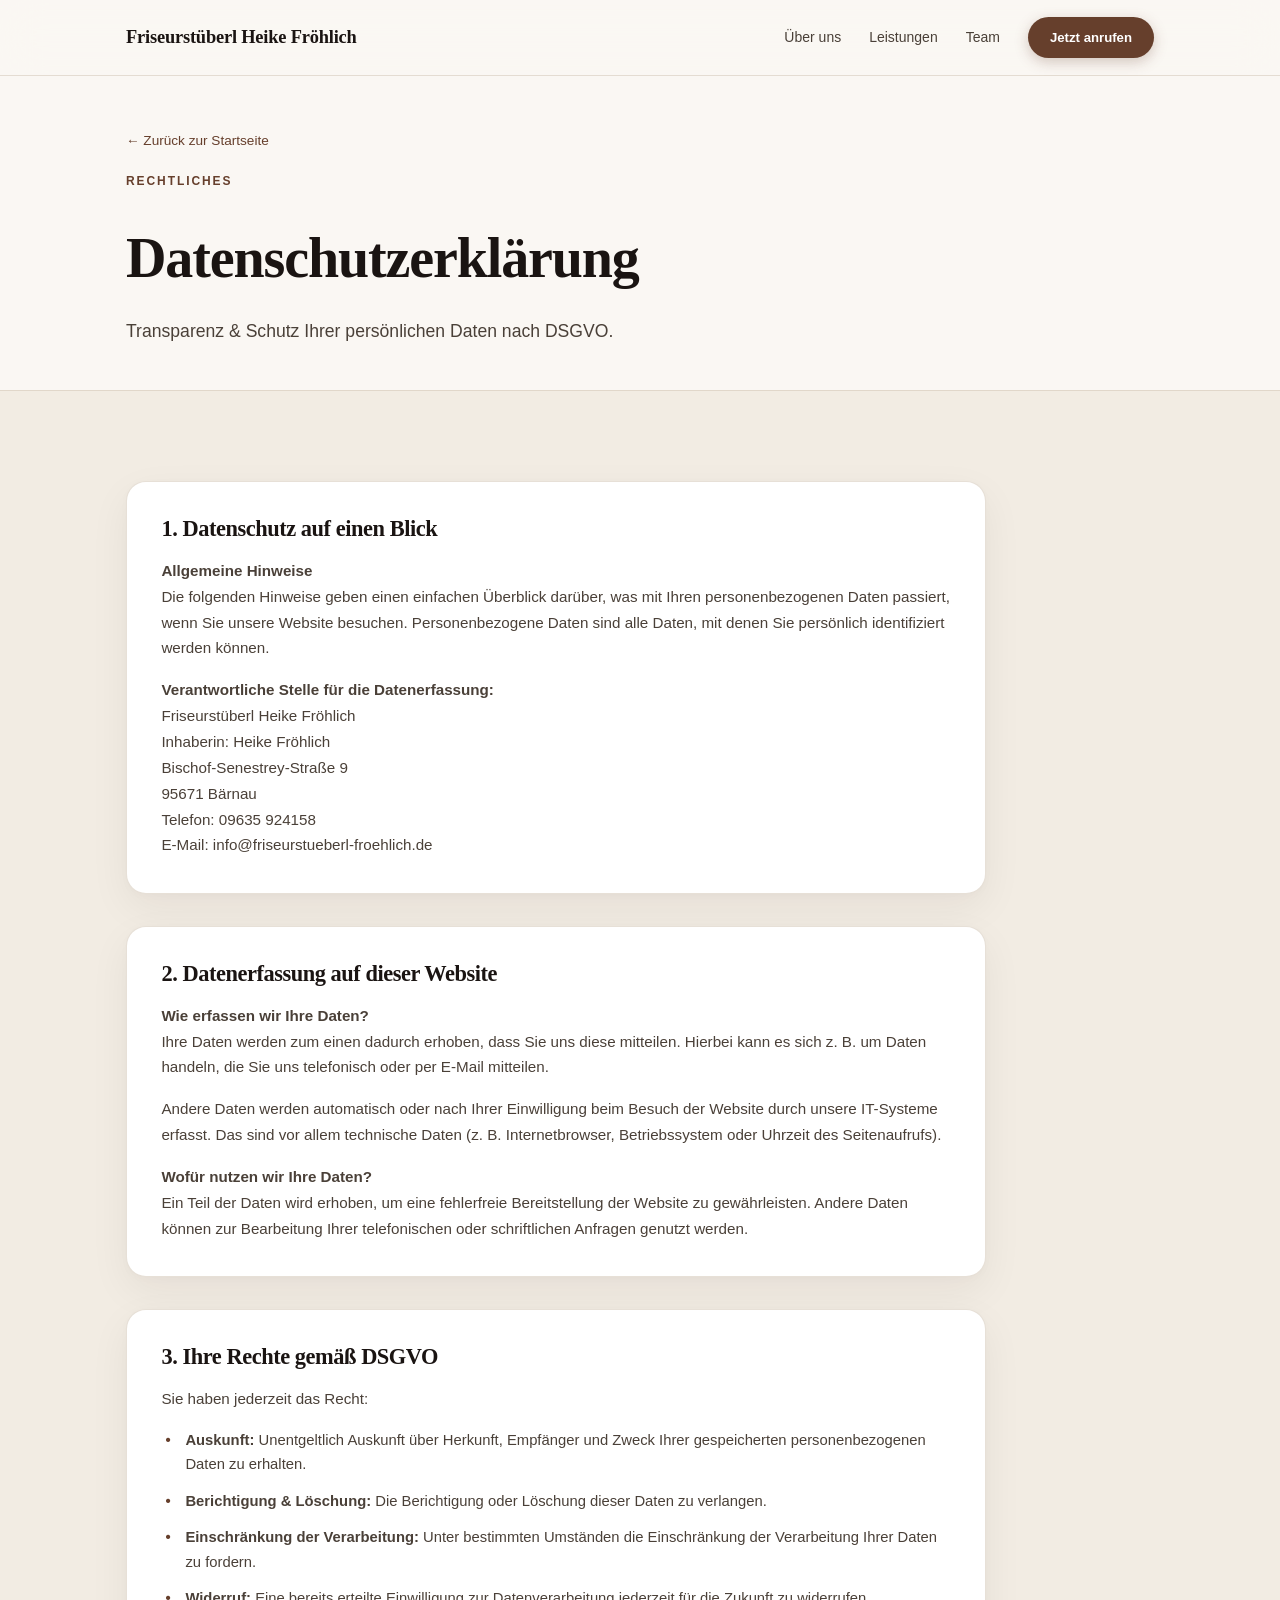
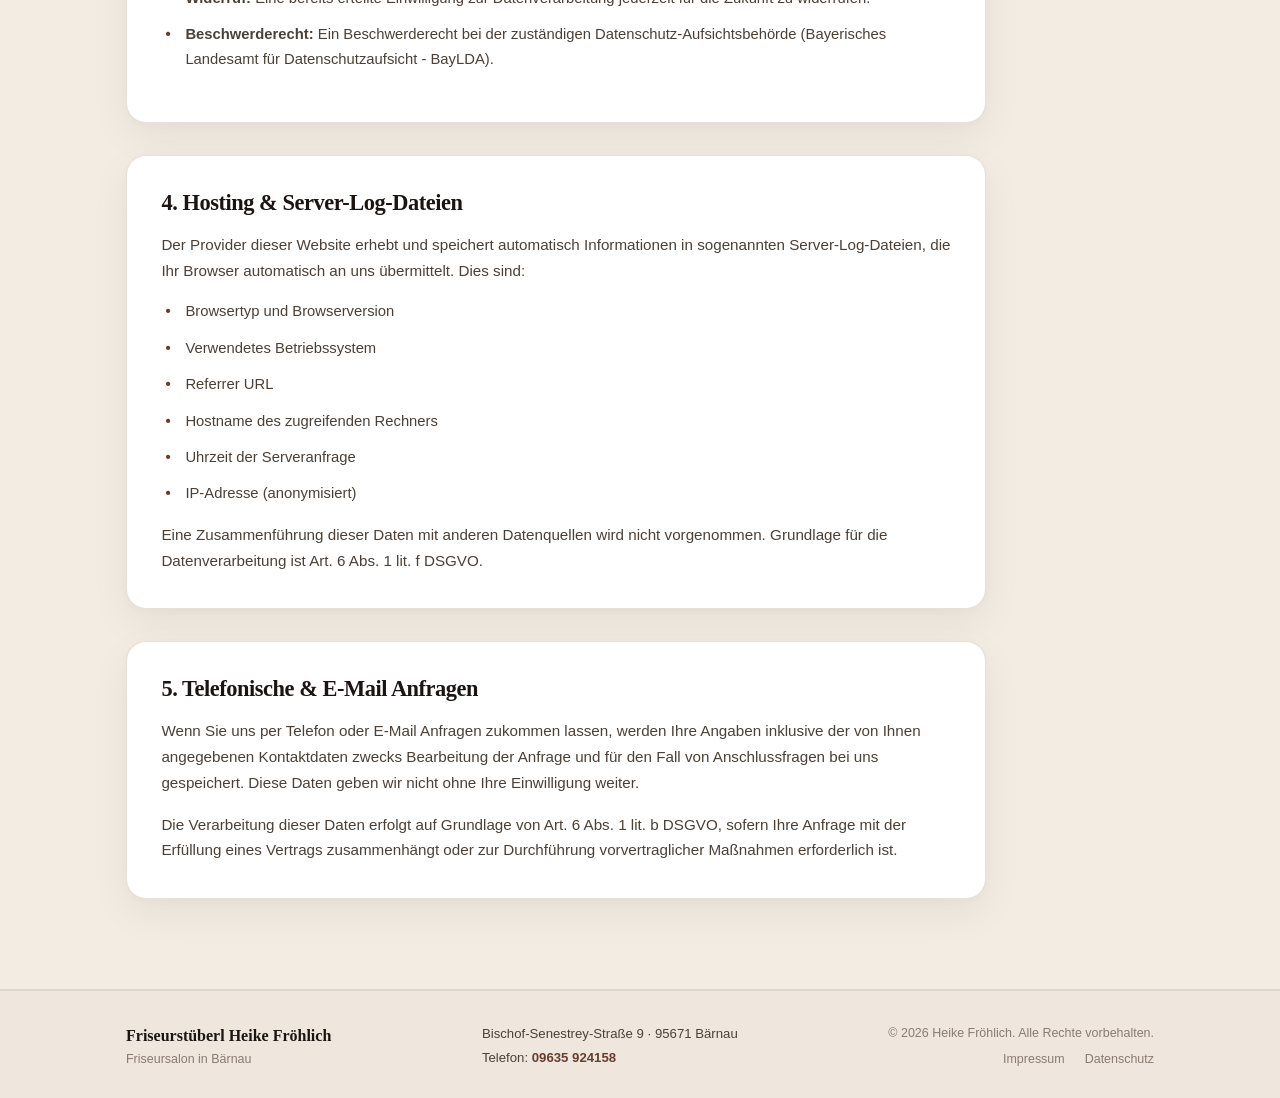
==== datenschutz.html @ 5df93d1e "fix(fonts): match exact file names with fallback url paths and bump CSS cache to v=4.1" ====
<!DOCTYPE html>
<html lang="de" dir="ltr" class="scroll-smooth">

<head>
  <meta charset="UTF-8" />
  <meta name="viewport" content="width=device-width, initial-scale=1.0" />
  <meta name="theme-color" content="#ECE7E2" />
  <title>Datenschutzerklärung – Friseurstüberl Heike Fröhlich Bärnau</title>
  <meta name="description"
    content="Datenschutzerklärung von Friseurstüberl Heike Fröhlich in Bärnau. Informationen zum Datenschutz, Datenerfassung und Ihren Rechten gemäß DSGVO." />
  <meta name="robots" content="noindex, follow" />
  <link rel="canonical" href="https://www.friseurstueberl-froehlich.de/datenschutz.html" />


  <link rel="preload" href="style.min.css?v=4.1" as="style" />
  <link rel="stylesheet" href="style.min.css?v=4.1" />
</head>

<body>

  <!-- ══════════════════════════════════════
       INITIAL LOADER (CLEAN SILVER SCISSORS)
  ══════════════════════════════════════ -->
  <div id="loader" class="loader" aria-hidden="true">
    <div class="loader-content">
      <div class="silver-scissors-anim">
        <svg class="silver-scissors-svg" viewBox="0 0 64 64" fill="none" xmlns="http://www.w3.org/2000/svg">
          <defs>
            <linearGradient id="silverBlade" x1="0%" y1="0%" x2="100%" y2="100%">
              <stop offset="0%" stop-color="#FFFFFF" />
              <stop offset="25%" stop-color="#E8E8E8" />
              <stop offset="50%" stop-color="#C0C0C0" />
              <stop offset="75%" stop-color="#8E8E8E" />
              <stop offset="100%" stop-color="#555555" />
            </linearGradient>
            <linearGradient id="silverHandle" x1="0%" y1="0%" x2="100%" y2="100%">
              <stop offset="0%" stop-color="#FFFFFF" />
              <stop offset="40%" stop-color="#D0D0D0" />
              <stop offset="80%" stop-color="#888888" />
              <stop offset="100%" stop-color="#444444" />
            </linearGradient>
            <filter id="silverDropShadow" x="-20%" y="-20%" width="140%" height="140%">
              <feDropShadow dx="0" dy="2" stdDeviation="1.5" flood-color="#000000" flood-opacity="0.18"/>
            </filter>
          </defs>

          <!-- Left Arm -->
          <g class="blade-left">
            <path d="M 32 32 L 56 12 C 57.5 10.5 59 11.5 58 13.5 L 35 35 Z" fill="url(#silverBlade)" filter="url(#silverDropShadow)" />
            <path d="M 32 32 L 56 12 L 46 25 Z" fill="#FFFFFF" opacity="0.45" />
            <path d="M 32 32 L 18 46 L 14 42 L 28 28 Z" fill="url(#silverHandle)" />
            <circle cx="12" cy="50" r="7.5" stroke="url(#silverHandle)" stroke-width="2.8" fill="none" filter="url(#silverDropShadow)" />
            <circle cx="12" cy="50" r="6.1" stroke="#FFFFFF" stroke-width="0.7" fill="none" opacity="0.6" />
            <path d="M 6 55 Q 3 58 2 59" stroke="url(#silverHandle)" stroke-width="2" stroke-linecap="round" fill="none" />
          </g>

          <!-- Right Arm -->
          <g class="blade-right">
            <path d="M 32 32 L 56 52 C 57.5 53.5 59 52.5 58 50.5 L 35 29 Z" fill="url(#silverBlade)" filter="url(#silverDropShadow)" />
            <path d="M 32 32 L 56 52 L 46 39 Z" fill="#FFFFFF" opacity="0.45" />
            <path d="M 32 32 L 18 18 L 14 22 L 28 36 Z" fill="url(#silverHandle)" />
            <circle cx="12" cy="14" r="7.5" stroke="url(#silverHandle)" stroke-width="2.8" fill="none" filter="url(#silverDropShadow)" />
            <circle cx="12" cy="14" r="6.1" stroke="#FFFFFF" stroke-width="0.7" fill="none" opacity="0.6" />
          </g>

          <!-- Pivot Screw Pin -->
          <circle cx="32" cy="32" r="2.8" fill="url(#silverHandle)" stroke="#333" stroke-width="0.7" />
          <circle cx="32" cy="32" r="1.1" fill="#1F1A17" />
        </svg>
      </div>
      <span class="loader-brand">Friseurstüberl Heike Fröhlich</span>
      <div class="loader-line-track">
        <div class="loader-line-fill"></div>
      </div>
    </div>
  </div>

  <!-- ══════════════════════════════════════
       GLASSMORPHISM HEADER
  ══════════════════════════════════════ -->
  <header class="header" id="site-header" role="banner">
    <div class="container header-row">
      <a href="index.html" class="logo" aria-label="Friseurstüberl Heike Fröhlich – Startseite">
        <span class="logo-name">Friseurstüberl Heike Fröhlich</span>
      </a>

      <nav class="main-nav" id="nav-menu">
        <a href="index.html#ueber-uns" class="nav-link">Über uns</a>
        <a href="index.html#leistungen" class="nav-link">Leistungen</a>
        <a href="index.html#team" class="nav-link">Team</a>
        <a href="index.html#termin" class="nav-cta">Jetzt anrufen</a>
      </nav>

      <button class="burger" id="burger" aria-label="Menü öffnen" aria-expanded="false" aria-controls="nav-menu">
        <span></span><span></span><span></span>
      </button>
    </div>
  </header>
  <nav class="mobile-drawer" id="mobile-drawer" aria-label="Mobiles Menü">
    <div class="mobile-drawer-header">
      <span class="mobile-drawer-brand">Friseurstüberl Heike Fröhlich</span>
      <button class="mobile-drawer-close" id="mobile-close" aria-label="Menü schließen">&times;</button>
    </div>
    <div class="mobile-drawer-body">
      <a href="index.html#ueber-uns" class="mobile-nav-link">Über uns</a>
      <a href="index.html#leistungen" class="mobile-nav-link">Leistungen</a>
      <a href="index.html#team" class="mobile-nav-link">Team</a>
      <a href="tel:+499635924158" class="btn-primary mobile-nav-cta"><svg viewBox="0 0 24 24" width="16" height="16" fill="none" stroke="currentColor" stroke-width="2" stroke-linecap="round" stroke-linejoin="round" style="display:inline-block; vertical-align:-2px; margin-right:6px;"><path d="M22 16.92v3a2 2 0 0 1-2.18 2 19.79 19.79 0 0 1-8.63-3.07 19.5 19.5 0 0 1-6-6 19.79 19.79 0 0 1-3.07-8.67A2 2 0 0 1 4.11 2h3a2 2 0 0 1 2 1.72 12.84 12.84 0 0 0 .7 2.81 2 2 0 0 1-.45 2.11L8.09 9.91a16 16 0 0 0 6 6l1.27-1.27a2 2 0 0 1 2.11-.45 12.84 12.84 0 0 0 2.81.7A2 2 0 0 1 22 16.92z"/></svg>09635 924158 anrufen</a>
    </div>
    <div class="mobile-drawer-footer">
      <p class="mobile-drawer-address">Bischof-Senestrey-Straße 9 · 95671 Bärnau</p>
      <p class="mobile-drawer-phone">Telefon: <a href="tel:+499635924158">09635 924158</a></p>
    </div>
  </nav>

  <main>
    <!-- ══════════════════════════════════════
         SUBPAGE HERO
    ══════════════════════════════════════ -->
    <section class="subpage-hero">
      <div class="container">
        <div class="subpage-hero-content js-reveal">
          <a href="index.html" class="back-link">← Zurück zur Startseite</a>
          <span class="section-tag">Rechtliches</span>
          <h1>Datenschutzerklärung</h1>
          <p class="subpage-lead">Transparenz &amp; Schutz Ihrer persönlichen Daten nach DSGVO.</p>
        </div>
      </div>
    </section>

    <!-- ══════════════════════════════════════
         LEGAL CONTENT SECTION
    ══════════════════════════════════════ -->
    <section class="section section-bordered">
      <div class="container">
        <div class="legal-content-grid">

          <article class="legal-card js-reveal">
            <h2>1. Datenschutz auf einen Blick</h2>
            <p><strong>Allgemeine Hinweise</strong><br>
            Die folgenden Hinweise geben einen einfachen Überblick darüber, was mit Ihren personenbezogenen Daten passiert, wenn Sie unsere Website besuchen. Personenbezogene Daten sind alle Daten, mit denen Sie persönlich identifiziert werden können.</p>
            
            <p><strong>Verantwortliche Stelle für die Datenerfassung:</strong><br>
            Friseurstüberl Heike Fröhlich<br>
            Inhaberin: Heike Fröhlich<br>
            Bischof-Senestrey-Straße 9<br>
            95671 Bärnau<br>
            Telefon: 09635 924158<br>
            E-Mail: info@friseurstueberl-froehlich.de</p>
          </article>

          <article class="legal-card js-reveal">
            <h2>2. Datenerfassung auf dieser Website</h2>
            <p><strong>Wie erfassen wir Ihre Daten?</strong><br>
            Ihre Daten werden zum einen dadurch erhoben, dass Sie uns diese mitteilen. Hierbei kann es sich z. B. um Daten handeln, die Sie uns telefonisch oder per E-Mail mitteilen.</p>
            
            <p>Andere Daten werden automatisch oder nach Ihrer Einwilligung beim Besuch der Website durch unsere IT-Systeme erfasst. Das sind vor allem technische Daten (z. B. Internetbrowser, Betriebssystem oder Uhrzeit des Seitenaufrufs).</p>

            <p><strong>Wofür nutzen wir Ihre Daten?</strong><br>
            Ein Teil der Daten wird erhoben, um eine fehlerfreie Bereitstellung der Website zu gewährleisten. Andere Daten können zur Bearbeitung Ihrer telefonischen oder schriftlichen Anfragen genutzt werden.</p>
          </article>

          <article class="legal-card js-reveal">
            <h2>3. Ihre Rechte gemäß DSGVO</h2>
            <p>Sie haben jederzeit das Recht:</p>
            <ul class="legal-list">
              <li><strong>Auskunft:</strong> Unentgeltlich Auskunft über Herkunft, Empfänger und Zweck Ihrer gespeicherten personenbezogenen Daten zu erhalten.</li>
              <li><strong>Berichtigung &amp; Löschung:</strong> Die Berichtigung oder Löschung dieser Daten zu verlangen.</li>
              <li><strong>Einschränkung der Verarbeitung:</strong> Unter bestimmten Umständen die Einschränkung der Verarbeitung Ihrer Daten zu fordern.</li>
              <li><strong>Widerruf:</strong> Eine bereits erteilte Einwilligung zur Datenverarbeitung jederzeit für die Zukunft zu widerrufen.</li>
              <li><strong>Beschwerderecht:</strong> Ein Beschwerderecht bei der zuständigen Datenschutz-Aufsichtsbehörde (Bayerisches Landesamt für Datenschutzaufsicht - BayLDA).</li>
            </ul>
          </article>

          <article class="legal-card js-reveal">
            <h2>4. Hosting &amp; Server-Log-Dateien</h2>
            <p>Der Provider dieser Website erhebt und speichert automatisch Informationen in sogenannten Server-Log-Dateien, die Ihr Browser automatisch an uns übermittelt. Dies sind:</p>
            <ul class="legal-list">
              <li>Browsertyp und Browserversion</li>
              <li>Verwendetes Betriebssystem</li>
              <li>Referrer URL</li>
              <li>Hostname des zugreifenden Rechners</li>
              <li>Uhrzeit der Serveranfrage</li>
              <li>IP-Adresse (anonymisiert)</li>
            </ul>
            <p>Eine Zusammenführung dieser Daten mit anderen Datenquellen wird nicht vorgenommen. Grundlage für die Datenverarbeitung ist Art. 6 Abs. 1 lit. f DSGVO.</p>
          </article>

          <article class="legal-card js-reveal">
            <h2>5. Telefonische &amp; E-Mail Anfragen</h2>
            <p>Wenn Sie uns per Telefon oder E-Mail Anfragen zukommen lassen, werden Ihre Angaben inklusive der von Ihnen angegebenen Kontaktdaten zwecks Bearbeitung der Anfrage und für den Fall von Anschlussfragen bei uns gespeichert. Diese Daten geben wir nicht ohne Ihre Einwilligung weiter.</p>
            <p>Die Verarbeitung dieser Daten erfolgt auf Grundlage von Art. 6 Abs. 1 lit. b DSGVO, sofern Ihre Anfrage mit der Erfüllung eines Vertrags zusammenhängt oder zur Durchführung vorvertraglicher Maßnahmen erforderlich ist.</p>
          </article>

        </div>
      </div>
    </section>

  </main>

  <!-- ══════════════════════════════════════
       FOOTER
  ══════════════════════════════════════ -->
  <footer class="footer" role="contentinfo">
    <div class="container footer-grid">
      <div class="footer-col footer-col-brand">
        <p class="footer-brand-title">Friseurstüberl Heike Fröhlich</p>
        <p class="footer-tagline">Friseursalon in Bärnau</p>
      </div>

      <div class="footer-col footer-col-address">
        <address class="footer-address-text">
          <span>Bischof-Senestrey-Straße 9 · 95671 Bärnau</span>
          <span class="footer-phone">Telefon: <a href="tel:+499635924158">09635 924158</a></span>
        </address>
      </div>

      <div class="footer-col footer-col-meta">
        <p class="footer-copy">&copy; <span id="yr">2026</span> Heike Fröhlich. Alle Rechte vorbehalten.</p>
        <div class="footer-links">
          <a href="impressum.html">Impressum</a>
          <a href="datenschutz.html">Datenschutz</a>
        </div>
      </div>
    </div>
  </footer>

  <!-- Mobile Floating Call Button (Bottom-Left) -->
  <a href="tel:+499635924158" class="mobile-float-call" aria-label="Jetzt im Friseurstüberl anrufen">
    <svg viewBox="0 0 24 24" width="22" height="22" fill="none" stroke="currentColor" stroke-width="2.2" stroke-linecap="round" stroke-linejoin="round">
      <path d="M22 16.92v3a2 2 0 0 1-2.18 2 19.79 19.79 0 0 1-8.63-3.07 19.5 19.5 0 0 1-6-6 19.79 19.79 0 0 1-3.07-8.67A2 2 0 0 1 4.11 2h3a2 2 0 0 1 2 1.72 12.84 12.84 0 0 0 .7 2.81 2 2 0 0 1-.45 2.11L8.09 9.91a16 16 0 0 0 6 6l1.27-1.27a2 2 0 0 1 2.11-.45 12.84 12.84 0 0 0 2.81.7A2 2 0 0 1 22 16.92z"/>
    </svg>
    <span>Jetzt anrufen</span>
  </a>

  <script src="main.js?v=4.0" defer></script>
</body>

</html>
---- style.min.css ----
@font-face{font-family:'Playfair Display';src:url('fonts/PlayfairDisplay-Regular.woff2') format('woff2'),url('/fonts/PlayfairDisplay-Regular.woff2') format('woff2');font-weight:400;font-style:normal;font-display:swap}@font-face{font-family:'Playfair Display';src:url('fonts/PlayfairDisplay-Italic.woff2') format('woff2'),url('/fonts/PlayfairDisplay-Italic.woff2') format('woff2');font-weight:400;font-style:italic;font-display:swap}@font-face{font-family:'Playfair Display';src:url('fonts/PlayfairDisplay-SemiBold.woff2') format('woff2'),url('/fonts/PlayfairDisplay-SemiBold.woff2') format('woff2');font-weight:600;font-style:normal;font-display:swap}@font-face{font-family:'Playfair Display';src:url('fonts/PlayfairDisplay-Bold.woff2') format('woff2'),url('/fonts/PlayfairDisplay-Bold.woff2') format('woff2');font-weight:700;font-style:normal;font-display:swap}@font-face{font-family:'Inter';src:url('fonts/Inter-Regular.woff2') format('woff2'),url('/fonts/Inter-Regular.woff2') format('woff2');font-weight:400;font-style:normal;font-display:swap}@font-face{font-family:'Inter';src:url('fonts/Inter-Medium.woff2') format('woff2'),url('/fonts/Inter-Medium.woff2') format('woff2');font-weight:500;font-style:normal;font-display:swap}@font-face{font-family:'Inter';src:url('fonts/Inter-SemiBold.woff2') format('woff2'),url('/fonts/Inter-SemiBold.woff2') format('woff2');font-weight:600;font-style:normal;font-display:swap}@font-face{font-family:'Inter';src:url('fonts/Inter-Bold.woff2') format('woff2'),url('/fonts/Inter-Bold.woff2') format('woff2');font-weight:700;font-style:normal;font-display:swap}:root{--bg:#FAF7F3;--bg-subtle:#F2ECE3;--surface:#FFFFFF;--surface-hover:#FDFBF8;--surface-trans:rgba(255,255,255,0.88);--border:rgba(212,198,183,0.55);--border-strong:rgba(182,164,146,0.75);--border-focus:#663F2C;--text-head:#1A1412;--text-body:#4A4038;--text-muted:#887B70;--accent:#663F2C;--accent-hover:#4E2E1F;--accent-soft:rgba(102,63,44,0.08);--font-serif:'Playfair Display',Georgia,'Times New Roman',serif;--font-sans:'Inter',-apple-system,BlinkMacSystemFont,'Segoe UI',Roboto,sans-serif;--r-card:1.25rem;--r-full:9999px;--ease-out:cubic-bezier(0.16,1,0.3,1);--shadow:0 14px 40px rgba(26,20,18,0.06),0 2px 8px rgba(0,0,0,0.02);--shadow-lg:0 22px 55px rgba(26,20,18,0.1)}*,*::before,*::after{box-sizing:border-box;margin:0;padding:0}html{scroll-behavior:smooth;font-size:16px}body{font-family:var(--font-sans);font-size:1rem;line-height:1.65;color:var(--text-body);background-color:var(--bg);-webkit-font-smoothing:antialiased;-moz-osx-font-smoothing:grayscale;overflow-x:hidden}a{color:inherit;text-decoration:none}ul,ol{list-style:none}address{font-style:normal}button{cursor:pointer;border:none;background:none;font:inherit}img{display:block;max-width:100%;height:auto}.container,.hero-asymmetric-grid > *,.editorial-split > *,.team-cards-grid > *,.services-clean-grid > *,.boutique-contact-layout > *{min-width:0}:focus-visible{outline:2px solid var(--accent);outline-offset:3px;border-radius:4px}.hp-field{position:absolute;left:-9999px;width:0;height:0;overflow:hidden;visibility:hidden;pointer-events:none}.container{width:100%;max-width:1140px;margin-inline:auto;padding-inline:clamp(1.25rem,5vw,3.5rem)}.header{position:sticky;top:0;z-index:100;height:76px;display:flex;align-items:center;background:#FAF7F3;background:rgba(250,247,243,0.88);backdrop-filter:blur(20px) saturate(180%);-webkit-backdrop-filter:blur(20px) saturate(180%);border-bottom:1px solid var(--border)}.header-row{display:flex;align-items:center;justify-content:space-between;gap:1.5rem}.logo{display:flex;align-items:center;gap:0.75rem;transition:opacity 0.2s}.logo:hover{opacity:0.85}.logo-name{font-family:var(--font-serif);font-size:1.15rem;font-weight:600;color:var(--text-head);letter-spacing:-0.01em;white-space:nowrap}.main-nav{display:flex;align-items:center;gap:1.75rem}.nav-link{font-size:0.875rem;font-weight:500;color:var(--text-body);position:relative;padding:4px 0;transition:color 0.2s}.nav-link::after{content:'';position:absolute;bottom:0;left:0;width:0;height:1.5px;background:var(--accent);transition:width 0.25s var(--ease-out)}.nav-link:hover{color:var(--text-head)}.nav-link:hover::after,.nav-link.active::after{width:100%}.nav-link.active{color:var(--text-head)}.nav-cta{padding:10px 22px;background:var(--accent);color:#ffffff;font-size:0.825rem;font-weight:600;border-radius:var(--r-full);transition:background 0.2s,transform 0.15s,box-shadow 0.2s;box-shadow:0 4px 14px rgba(107,66,52,0.28);white-space:nowrap}.nav-cta:hover{background:var(--accent-hover);transform:translateY(-1px);box-shadow:0 6px 20px rgba(107,66,52,0.38)}.burger{display:none;flex-direction:column;gap:5px;width:36px;height:36px;justify-content:center}.burger span{display:block;height:1.5px;width:100%;background:var(--text-head);border-radius:var(--r-full);transition:transform 0.25s var(--ease-out),opacity 0.2s}.burger[aria-expanded="true"] span:nth-child(1){transform:translateY(6.5px) rotate(45deg)}.burger[aria-expanded="true"] span:nth-child(2){opacity:0}.burger[aria-expanded="true"] span:nth-child(3){transform:translateY(-6.5px) rotate(-45deg)}.btn-primary{display:inline-flex;align-items:center;justify-content:center;gap:0.5rem;padding:14px 30px;background:var(--accent);color:#ffffff;font-family:var(--font-sans);font-size:0.875rem;font-weight:600;border-radius:var(--r-full);border:none;cursor:pointer;transition:background 0.2s,transform 0.15s,box-shadow 0.2s;box-shadow:0 4px 18px rgba(107,66,52,0.3);white-space:nowrap}.btn-primary:hover{background:var(--accent-hover);transform:translateY(-2px);box-shadow:0 8px 26px rgba(107,66,52,0.42)}.btn-ghost{display:inline-flex;align-items:center;justify-content:center;padding:13px 28px;background:transparent;color:var(--text-head);font-size:0.875rem;font-weight:500;border-radius:var(--r-full);border:1.5px solid var(--border-strong);transition:border-color 0.2s,color 0.2s,transform 0.15s}.btn-ghost:hover{border-color:var(--accent);color:var(--accent);transform:translateY(-2px)}.section{padding-block:clamp(4rem,10vh,7rem)}.section-bordered{border-top:1px solid var(--border);border-bottom:1px solid var(--border);background:var(--bg-subtle)}.section-head{margin-bottom:3rem}.section-tag{display:inline-block;font-size:0.75rem;font-weight:600;letter-spacing:0.16em;text-transform:uppercase;color:var(--accent);margin-bottom:0.75rem}h2{font-family:var(--font-serif);font-size:clamp(2rem,4.5vw,3.2rem);font-weight:600;letter-spacing:-0.02em;line-height:1.15;color:var(--text-head)}h2 em{font-style:italic;color:var(--accent)}.section-desc{font-size:1rem;color:var(--text-body);max-width:560px;margin-top:0.75rem}.hero-editorial{min-height:calc(100vh - 76px);display:flex;align-items:center;padding-block:2rem}.hero-asymmetric-grid{display:grid;grid-template-columns:1fr;gap:2.5rem;align-items:center}@media (min-width:992px){.hero-asymmetric-grid{grid-template-columns:1fr 1fr;gap:4rem}}.hero-editorial-title{font-family:var(--font-serif);font-size:clamp(2.5rem,5.5vw,4.5rem);font-weight:600;letter-spacing:-0.03em;line-height:1.08;color:var(--text-head);margin-bottom:1.5rem}.hero-editorial-title em{font-style:italic;color:var(--accent)}.hero-editorial-teaser{font-size:1.05rem;color:var(--text-body);line-height:1.75;margin-bottom:2rem;max-width:520px}.hero-editorial-actions{display:flex;flex-wrap:wrap;gap:1rem}.media-frame{position:relative;border-radius:var(--r-card);overflow:hidden;border:1px solid var(--border);box-shadow:var(--shadow);aspect-ratio:4/3;max-height:420px;width:100%}.media-img{width:100%;height:100%;object-fit:cover;object-position:center 30%;transition:transform 0.7s var(--ease-out)}.media-frame:hover .media-img{transform:scale(1.05)}.media-overlay-badge{position:absolute;bottom:1.25rem;left:1.25rem;background:rgba(245,242,238,0.95);backdrop-filter:blur(12px);-webkit-backdrop-filter:blur(12px);border:1px solid var(--border-strong);padding:0.875rem 1.25rem;border-radius:0.875rem;display:flex;flex-direction:column}.badge-num{font-family:var(--font-serif);font-size:1.2rem;font-weight:600;color:var(--text-head);line-height:1}.badge-lbl{font-size:0.75rem;color:var(--text-body);margin-top:2px}.editorial-split{display:grid;grid-template-columns:1fr;gap:2.5rem}@media (min-width:900px){.editorial-split{grid-template-columns:1fr 1.2fr;gap:4rem;align-items:start}}.split-left{align-self:start}.sticky-statement{font-family:var(--font-serif);font-size:clamp(1.6rem,3vw,2.4rem);font-weight:400;line-height:1.25;color:var(--text-head);margin-top:0.75rem;position:relative}.sticky-statement em{font-style:italic;color:var(--accent)}.statement-signature{font-size:0.875rem;color:var(--accent);font-weight:500;margin-top:1.25rem}.narrative-lead{font-size:1.1rem;color:var(--text-head);line-height:1.75;margin-bottom:1.25rem}.narrative-body{font-size:0.975rem;color:var(--text-body);line-height:1.8;margin-bottom:2rem}.stats-row{display:grid;grid-template-columns:1fr 1fr;gap:1.25rem}.stat-card{background:var(--surface);border:1px solid var(--border);border-radius:var(--r-card);padding:1.25rem;display:flex;flex-direction:column;gap:0.25rem;box-shadow:var(--shadow)}.stat-big{font-family:var(--font-serif);font-size:1.8rem;font-weight:600;color:var(--accent);line-height:1}.stat-label{font-size:0.8rem;color:var(--text-body)}.horizontal-panel .section-head{margin-bottom:1.25rem}.services-clean-grid{display:grid;grid-template-columns:1fr;gap:1.25rem}@media (min-width:640px){.services-clean-grid{grid-template-columns:repeat(2,1fr)}}@media (min-width:900px){.services-clean-grid{grid-template-columns:repeat(3,1fr);gap:0.875rem}}.service-card-clean{background:var(--surface);border:1px solid var(--border);border-radius:var(--r-card);padding:1.15rem 1.25rem;display:flex;flex-direction:column;justify-content:space-between;gap:0.625rem;box-shadow:var(--shadow);transition:transform 0.25s var(--ease-out),border-color 0.25s var(--ease-out)}.service-card-clean:hover{transform:translateY(-3px);border-color:var(--accent)}.service-card-tag{font-size:0.7rem;font-weight:600;letter-spacing:0.1em;text-transform:uppercase;color:var(--accent);background:var(--accent-soft);padding:3px 9px;border-radius:var(--r-full);align-self:flex-start}.service-card-clean h3{font-family:var(--font-serif);font-size:1.05rem;font-weight:600;color:var(--text-head);line-height:1.25}.service-card-desc{font-size:0.825rem;color:var(--text-body);line-height:1.45}.service-card-footer{display:flex;align-items:baseline;justify-content:space-between;gap:0.5rem;padding-top:0.625rem;border-top:1px solid var(--border);margin-top:auto}.service-price{font-family:var(--font-serif);font-size:1.15rem;font-weight:600;color:var(--accent)}.team-cards-grid{display:grid;grid-template-columns:1fr;gap:1.25rem}@media (min-width:768px){.team-cards-grid{grid-template-columns:1fr 1fr}}.bespoke-team-card{background:var(--surface);border:1px solid var(--border);border-radius:var(--r-card);overflow:hidden;box-shadow:var(--shadow);transition:transform 0.3s var(--ease-out),border-color 0.3s var(--ease-out)}.bespoke-team-card:hover{transform:translateY(-4px);border-color:var(--accent)}.team-media-wrap{position:relative;aspect-ratio:16/9;max-height:200px;overflow:hidden;background:var(--bg-subtle)}.team-media-wrap--silhouette,.team-media-wrap--placeholder{display:flex;align-items:center;justify-content:center;background:linear-gradient(180deg,#EEF0F2 0%,#D8DCE0 100%);border-bottom:1px solid var(--border)}.team-silhouette-icon{width:64px;height:64px;color:#9CA3AF;transition:transform 0.3s var(--ease-out),color 0.3s var(--ease-out)}.bespoke-team-card:hover .team-silhouette-icon{transform:scale(1.08);color:#6B7280}.team-meta{padding:1.25rem 1.35rem 1.5rem;display:flex;flex-direction:column;gap:0.25rem}.team-meta h3{font-family:var(--font-serif);font-size:1.15rem;font-weight:600;color:var(--text-head)}.team-role{font-size:0.75rem;font-weight:600;text-transform:uppercase;letter-spacing:0.08em;color:var(--accent)}.team-detail{font-size:0.825rem;color:var(--text-body);line-height:1.5;margin-top:0.15rem}.boutique-contact-layout{display:grid;grid-template-columns:1fr;gap:3rem}@media (min-width:900px){.boutique-contact-layout{grid-template-columns:1fr 1.1fr;gap:4.5rem;align-items:start}}.contact-editorial-left{display:flex;flex-direction:column;gap:1.5rem}.contact-lead-text{font-size:1rem;color:var(--text-body);line-height:1.7}.direct-phone-block{display:flex;flex-direction:column;gap:0.25rem;background:var(--surface);border:1px solid var(--border);border-radius:var(--r-card);padding:1.25rem 1.5rem;box-shadow:var(--shadow);transition:border-color 0.2s,transform 0.15s}.direct-phone-block:hover{border-color:var(--accent);transform:translateY(-2px)}.phone-label-sm{font-size:0.75rem;color:var(--text-muted);text-transform:uppercase;letter-spacing:0.08em}.phone-number-lg{font-family:var(--font-serif);font-size:1.4rem;font-weight:600;color:var(--text-head)}.phone-sub{font-size:0.78rem;color:var(--accent)}.opening-hours-minimal{background:var(--surface);border:1px solid var(--border);border-radius:var(--r-card);padding:1.25rem 1.5rem;box-shadow:var(--shadow)}.opening-hours-minimal h4{font-size:0.78rem;font-weight:600;text-transform:uppercase;letter-spacing:0.1em;color:var(--text-muted);margin-bottom:0.875rem}.opening-hours-minimal ul{display:flex;flex-direction:column;gap:0.5rem}.opening-hours-minimal li{display:flex;justify-content:space-between;font-size:0.85rem;color:var(--text-body)}.hl-day span:last-child{color:var(--accent);font-weight:600}.privacy-link{color:var(--accent);text-decoration:underline;text-underline-offset:2px}.footer{background:#EFE7DE;border-top:1px solid var(--border);padding-block:2rem 1.75rem}.footer-grid{display:flex;align-items:center;justify-content:space-between;flex-wrap:wrap;gap:1.5rem 2rem}.footer-brand-title{font-family:var(--font-serif);font-size:1rem;font-weight:600;color:var(--text-head)}.footer-tagline{font-size:0.78rem;color:var(--text-muted)}.footer-address-text{font-style:normal;display:flex;flex-direction:column;gap:0.15rem;font-size:0.825rem;color:var(--text-body)}.footer-phone a{color:var(--accent);font-weight:600;transition:color 0.2s}.footer-phone a:hover{color:var(--accent-hover)}.footer-col-meta{display:flex;flex-direction:column;align-items:flex-end;gap:0.35rem}.footer-copy{font-size:0.78rem;color:var(--text-muted)}.footer-links{display:flex;gap:1.25rem}.footer-links a{font-size:0.78rem;color:var(--text-muted);transition:color 0.2s}.footer-links a:hover{color:var(--text-head)}@media (max-width:768px){.footer-grid{flex-direction:column;align-items:flex-start}.footer-col-meta{align-items:flex-start;padding-top:0.75rem;border-top:1px solid var(--border);width:100%}}.js-reveal,.js-stagger{opacity:1;transform:none}body.js-enabled .js-reveal:not(.visible),body.js-enabled .js-stagger:not(.visible){opacity:0;transform:translateY(42px) scale(0.985)}.js-reveal.visible,.js-stagger.visible{opacity:1 !important;transform:translateY(0) scale(1) !important;transition:opacity 1.15s cubic-bezier(0.16,1,0.3,1),transform 1.15s cubic-bezier(0.16,1,0.3,1)}body.js-enabled .media-frame .media-img,body.js-enabled .team-media-wrap .team-img{transition:transform 1.4s cubic-bezier(0.16,1,0.3,1),filter 1.2s cubic-bezier(0.16,1,0.3,1)}body.js-enabled .media-frame:not(.visible) .media-img,body.js-enabled .team-media-wrap:not(.visible) .team-img{transform:scale(1.1);filter:blur(2px)}body.js-enabled .media-frame.visible .media-img,body.js-enabled .team-media-wrap.visible .team-img{transform:scale(1);filter:blur(0)}.mobile-drawer{display:none}@media (max-width:899px){.burger{display:flex;z-index:10001}.main-nav{display:none !important}.mobile-drawer{display:flex;position:fixed;top:0;left:0;right:0;bottom:0;inset:0;width:100vw;height:100vh;height:100dvh;flex-direction:column;justify-content:space-between;background:rgba(236,231,226,0.78);backdrop-filter:blur(28px) saturate(180%);-webkit-backdrop-filter:blur(28px) saturate(180%);padding:1.5rem 1.75rem 2.25rem;z-index:10000;opacity:0;visibility:hidden;transform:scale(0.98);transition:opacity 0.35s cubic-bezier(0.16,1,0.3,1),transform 0.35s cubic-bezier(0.16,1,0.3,1),visibility 0.35s ease}.mobile-drawer.open{opacity:1;visibility:visible;transform:scale(1)}.mobile-drawer-header{display:flex;align-items:center;justify-content:space-between;padding-bottom:1.25rem;border-bottom:1px solid var(--border)}.mobile-drawer-brand{font-family:var(--font-serif);font-size:1.2rem;font-weight:600;color:var(--text-head)}.mobile-drawer-close{background:transparent;border:none;font-size:2.2rem;line-height:1;color:var(--text-head);cursor:pointer;padding:0.25rem 0.5rem;transition:transform 0.2s}.mobile-drawer-close:hover{transform:scale(1.1)}.mobile-drawer-body{display:flex;flex-direction:column;justify-content:center;gap:0.5rem;margin-block:auto;padding-block:1rem}.mobile-nav-link{display:block;font-family:var(--font-serif);font-size:1.75rem;font-weight:500;color:var(--text-head);padding-block:0.875rem;border-bottom:1px solid var(--border);transition:color 0.25s var(--ease-out),padding-left 0.25s var(--ease-out)}.mobile-nav-link:hover,.mobile-nav-link:focus{color:var(--accent);padding-left:0.5rem}.mobile-nav-cta{margin-top:1.75rem;width:100%;text-align:center;padding:16px 24px;font-size:1rem}.mobile-drawer-footer{padding-top:1.25rem;border-top:1px solid var(--border);display:flex;flex-direction:column;gap:0.35rem}.mobile-drawer-address{font-size:0.85rem;color:var(--text-body)}.mobile-drawer-phone{font-size:0.85rem;color:var(--text-muted)}.mobile-drawer-phone a{color:var(--accent);font-weight:600}}.horizontal-pin-container{position:relative;height:550vh;background:var(--bg-subtle);border-top:1px solid var(--border)}.horizontal-sticky-box{position:sticky;top:76px;height:calc(100vh - 76px);width:100vw;max-width:100%;overflow:hidden;display:flex;flex-direction:column}.horizontal-scroll-track{display:flex;flex-wrap:nowrap;width:400vw;height:calc(100% - 60px);will-change:transform;transition:transform 0.08s var(--ease-out)}.horizontal-panel{width:100vw;height:100%;flex-shrink:0;box-sizing:border-box;display:flex;align-items:center;padding-block:clamp(1rem,3vh,2.5rem);border-right:1px solid var(--border);overflow-y:hidden}.horizontal-panel .container{width:100%;max-width:1140px}.horizontal-nav-bar{height:60px;width:100%;background:rgba(250,247,243,0.94);backdrop-filter:blur(16px);-webkit-backdrop-filter:blur(16px);border-top:1px solid var(--border);padding:0 2rem;display:flex;align-items:center;justify-content:space-between;gap:2rem;box-sizing:border-box;z-index:50;margin-top:auto}.horizontal-progress{flex:1;height:3px;background:var(--border-strong);border-radius:var(--r-full);overflow:hidden}.horizontal-progress-fill{height:100%;width:25%;background:var(--accent);transition:width 0.2s var(--ease-out)}.horizontal-controls{display:flex;align-items:center;gap:1.25rem}.h-nav-btn{width:38px;height:38px;border-radius:50%;border:1px solid var(--border-strong);background:var(--surface);color:var(--text-head);display:flex;align-items:center;justify-content:center;font-size:1rem;cursor:pointer;box-shadow:0 2px 8px rgba(0,0,0,0.04);transition:all 0.2s}.h-nav-btn:hover{border-color:var(--accent);color:var(--accent);transform:translateY(-2px)}.h-step-indicator{font-family:var(--font-serif);font-size:0.875rem;color:var(--accent);letter-spacing:0.1em;font-weight:600}.subpage-hero{padding-top:clamp(2.5rem,6vh,4.5rem);padding-bottom:clamp(2rem,5vh,3.5rem);background:var(--bg)}.subpage-hero-content{display:flex;flex-direction:column;align-items:flex-start;max-width:800px}.back-link{display:inline-flex;align-items:center;font-size:0.85rem;font-weight:500;color:var(--accent);margin-bottom:1.25rem;transition:transform 0.2s}.back-link:hover{transform:translateX(-3px)}.subpage-hero h1{font-family:var(--font-serif);font-size:clamp(2.2rem,4.5vw,3.5rem);font-weight:600;color:var(--text-head);letter-spacing:-0.02em;margin-top:0.5rem;margin-bottom:0.75rem}.subpage-lead{font-size:1.1rem;color:var(--text-body);line-height:1.6}.legal-content-grid{display:flex;flex-direction:column;gap:2rem;max-width:860px}.legal-card{background:var(--surface);border:1px solid var(--border);border-radius:var(--r-card);padding:clamp(1.5rem,4%,2.25rem);box-shadow:var(--shadow)}.legal-card h2{font-family:var(--font-serif);font-size:1.4rem;font-weight:600;color:var(--text-head);margin-bottom:1rem}.legal-card p{font-size:0.95rem;color:var(--text-body);line-height:1.7;margin-bottom:1rem}.legal-card p:last-child{margin-bottom:0}.legal-list{margin-top:0.75rem;margin-bottom:1rem;display:flex;flex-direction:column;gap:0.75rem;padding-left:0}.legal-list li{position:relative;padding-left:1.5rem;font-size:0.925rem;color:var(--text-body);line-height:1.65}.legal-list li::before{content:"•";position:absolute;left:0.25rem;color:var(--accent);font-weight:bold}.legal-address{line-height:1.8 !important}.loader{position:fixed;inset:0;z-index:9999;background:var(--bg);display:flex;align-items:center;justify-content:center;transition:opacity 0.5s var(--ease-out),visibility 0.5s var(--ease-out)}.loader.loaded{opacity:0;visibility:hidden;pointer-events:none}.loader-content{display:flex;flex-direction:column;align-items:center;gap:1.25rem}.silver-scissors-anim{width:64px;height:64px;display:flex;align-items:center;justify-content:center}.silver-scissors-svg{width:100%;height:100%;filter:drop-shadow(0 4px 10px rgba(0,0,0,0.08))}.blade-left{transform-origin:32px 32px;animation:snipLeft 0.65s ease-in-out infinite alternate}.blade-right{transform-origin:32px 32px;animation:snipRight 0.65s ease-in-out infinite alternate}@keyframes snipLeft{0%{transform:rotate(-20deg)}100%{transform:rotate(5deg)}}@keyframes snipRight{0%{transform:rotate(20deg)}100%{transform:rotate(-5deg)}}.loader-brand{font-family:var(--font-serif);font-size:1.1rem;font-weight:600;color:var(--text-head);letter-spacing:-0.01em}.loader-line-track{width:140px;height:3px;background:var(--border-strong);border-radius:var(--r-full);overflow:hidden}.loader-line-fill{height:100%;width:0%;background:var(--accent);animation:loaderProgress 1.1s var(--ease-out) forwards}@keyframes loaderProgress{0%{width:0%}50%{width:70%}100%{width:100%}}@media (max-width:899px){html,body{overflow-x:hidden !important;width:100% !important;max-width:100% !important}.horizontal-pin-container{height:auto !important;background:transparent !important;border-top:none !important;overflow-x:hidden !important;width:100% !important;max-width:100% !important;position:relative !important}.horizontal-sticky-box{position:relative !important;top:0 !important;height:auto !important;overflow:visible !important;width:100% !important;max-width:100% !important}.horizontal-scroll-track{display:flex !important;flex-direction:column !important;width:100% !important;max-width:100% !important;height:auto !important;transform:none !important}.horizontal-panel{width:100% !important;max-width:100% !important;height:auto !important;padding-block:clamp(2.5rem,5vh,4.5rem) !important;border-right:none !important;border-bottom:1px solid var(--border) !important;overflow-y:visible !important;overflow-x:hidden !important;box-sizing:border-box !important}.horizontal-panel .container{width:100% !important;max-width:100% !important;box-sizing:border-box !important}.horizontal-nav-bar{display:none !important}.hero-editorial{padding-block:2.5rem 3.5rem;min-height:auto}.hero-editorial-title{font-size:clamp(2.1rem,7vw,3.2rem)}.hero-editorial-teaser{font-size:0.975rem}.media-frame{aspect-ratio:16/11;max-height:320px;width:100%}.services-clean-grid{grid-template-columns:1fr;gap:1.25rem;width:100%}.team-cards-grid{grid-template-columns:1fr;gap:1.5rem;width:100%}.mobile-drawer.open ~ .mobile-float-call{opacity:0 !important;pointer-events:none !important}}@media (max-width:480px){.container{padding-inline:1.25rem}.hero-editorial-actions{flex-direction:column;width:100%}.hero-editorial-actions .btn-primary,.hero-editorial-actions .btn-ghost{width:100%;text-align:center}.subpage-hero h1{font-size:2rem}.legal-card{padding:1.25rem}.media-overlay-badge{padding:0.65rem 0.95rem;bottom:0.85rem;left:0.85rem}.badge-num{font-size:1rem}.badge-lbl{font-size:0.7rem}}.pricing-notice-banner{background:var(--surface);border:1px solid var(--border-strong);border-radius:var(--r-card);padding:1.15rem 1.35rem;margin-bottom:1.25rem;display:flex;align-items:center;gap:1rem;box-shadow:var(--shadow)}.notice-icon{font-size:1.5rem;line-height:1;flex-shrink:0}.notice-text strong{display:block;font-family:var(--font-serif);font-size:1.05rem;color:var(--text-head);margin-bottom:0.15rem}.notice-text p{font-size:0.85rem;color:var(--text-body);line-height:1.45;margin:0}.boutique-call-only-layout{width:100%}.call-hero-card{background:var(--surface);border:1px solid var(--border);border-radius:var(--r-card);padding:clamp(1.75rem,5%,3rem);box-shadow:var(--shadow);display:flex;flex-direction:column;gap:1.75rem}.call-lead-text{font-size:1.05rem;color:var(--text-body);line-height:1.7}.direct-call-cta{display:flex;align-items:center;gap:1.25rem;background:var(--accent);color:#ffffff;padding:1.25rem 1.75rem;border-radius:var(--r-card);text-decoration:none;box-shadow:0 8px 24px rgba(107,66,52,0.32);transition:background 0.25s,transform 0.2s,box-shadow 0.25s}.direct-call-cta:hover{background:var(--accent-hover);transform:translateY(-2px);box-shadow:0 12px 32px rgba(107,66,52,0.42)}.call-icon-circle{width:52px;height:52px;border-radius:50%;background:rgba(255,255,255,0.18);display:flex;align-items:center;justify-content:center;flex-shrink:0}.call-icon-circle svg{stroke:#ffffff}.call-info{display:flex;flex-direction:column;gap:0.15rem}.call-lbl{font-size:0.75rem;text-transform:uppercase;letter-spacing:0.1em;opacity:0.85}.call-number{font-family:var(--font-serif);font-size:clamp(1.5rem,3.5vw,2.1rem);font-weight:700;line-height:1.1;letter-spacing:-0.01em}.call-sub{font-size:0.78rem;opacity:0.85}.salon-details-grid{display:grid;grid-template-columns:1fr;gap:1.25rem}@media (min-width:640px){.salon-details-grid{grid-template-columns:1fr 1fr}}.detail-box{background:var(--bg);border:1px solid var(--border);border-radius:0.875rem;padding:1.25rem 1.5rem}.detail-box h4{font-size:0.78rem;font-weight:600;text-transform:uppercase;letter-spacing:0.1em;color:var(--accent);margin-bottom:0.75rem}.detail-box ul{display:flex;flex-direction:column;gap:0.4rem}.detail-box li{display:flex;justify-content:space-between;font-size:0.85rem;color:var(--text-body)}.address-p{font-size:0.9rem;color:var(--text-body);line-height:1.6;margin-bottom:0.75rem}.map-link{font-size:0.825rem;font-weight:600;color:var(--accent);text-decoration:underline}.mobile-float-call{display:none}@media (max-width:899px){.mobile-float-call{display:flex;align-items:center;gap:0.6rem;position:fixed;bottom:1.25rem;left:1.25rem;z-index:9998;background:#6B4234;color:#ffffff;padding:0.75rem 1.25rem;border-radius:9999px;font-family:var(--font-sans);font-size:0.875rem;font-weight:600;letter-spacing:0.01em;text-decoration:none;box-shadow:0 10px 28px rgba(107,66,52,0.45),0 2px 8px rgba(0,0,0,0.2);border:1.5px solid rgba(255,255,255,0.25);transition:transform 0.2s cubic-bezier(0.2,0.8,0.2,1);animation:floatCallPulse 3s infinite ease-in-out}.mobile-float-call:active{transform:scale(0.94)}.mobile-float-call svg{flex-shrink:0;stroke:#ffffff}}@keyframes floatCallPulse{0%,100%{box-shadow:0 10px 28px rgba(107,66,52,0.45),0 0 0 0 rgba(107,66,52,0.4)}50%{box-shadow:0 12px 32px rgba(107,66,52,0.55),0 0 0 8px rgba(107,66,52,0)}}
---- style.min.css ----
@font-face{font-family:'Playfair Display';src:url('fonts/PlayfairDisplay-Regular.woff2') format('woff2'),url('/fonts/PlayfairDisplay-Regular.woff2') format('woff2');font-weight:400;font-style:normal;font-display:swap}@font-face{font-family:'Playfair Display';src:url('fonts/PlayfairDisplay-Italic.woff2') format('woff2'),url('/fonts/PlayfairDisplay-Italic.woff2') format('woff2');font-weight:400;font-style:italic;font-display:swap}@font-face{font-family:'Playfair Display';src:url('fonts/PlayfairDisplay-SemiBold.woff2') format('woff2'),url('/fonts/PlayfairDisplay-SemiBold.woff2') format('woff2');font-weight:600;font-style:normal;font-display:swap}@font-face{font-family:'Playfair Display';src:url('fonts/PlayfairDisplay-Bold.woff2') format('woff2'),url('/fonts/PlayfairDisplay-Bold.woff2') format('woff2');font-weight:700;font-style:normal;font-display:swap}@font-face{font-family:'Inter';src:url('fonts/Inter-Regular.woff2') format('woff2'),url('/fonts/Inter-Regular.woff2') format('woff2');font-weight:400;font-style:normal;font-display:swap}@font-face{font-family:'Inter';src:url('fonts/Inter-Medium.woff2') format('woff2'),url('/fonts/Inter-Medium.woff2') format('woff2');font-weight:500;font-style:normal;font-display:swap}@font-face{font-family:'Inter';src:url('fonts/Inter-SemiBold.woff2') format('woff2'),url('/fonts/Inter-SemiBold.woff2') format('woff2');font-weight:600;font-style:normal;font-display:swap}@font-face{font-family:'Inter';src:url('fonts/Inter-Bold.woff2') format('woff2'),url('/fonts/Inter-Bold.woff2') format('woff2');font-weight:700;font-style:normal;font-display:swap}:root{--bg:#FAF7F3;--bg-subtle:#F2ECE3;--surface:#FFFFFF;--surface-hover:#FDFBF8;--surface-trans:rgba(255,255,255,0.88);--border:rgba(212,198,183,0.55);--border-strong:rgba(182,164,146,0.75);--border-focus:#663F2C;--text-head:#1A1412;--text-body:#4A4038;--text-muted:#887B70;--accent:#663F2C;--accent-hover:#4E2E1F;--accent-soft:rgba(102,63,44,0.08);--font-serif:'Playfair Display',Georgia,'Times New Roman',serif;--font-sans:'Inter',-apple-system,BlinkMacSystemFont,'Segoe UI',Roboto,sans-serif;--r-card:1.25rem;--r-full:9999px;--ease-out:cubic-bezier(0.16,1,0.3,1);--shadow:0 14px 40px rgba(26,20,18,0.06),0 2px 8px rgba(0,0,0,0.02);--shadow-lg:0 22px 55px rgba(26,20,18,0.1)}*,*::before,*::after{box-sizing:border-box;margin:0;padding:0}html{scroll-behavior:smooth;font-size:16px}body{font-family:var(--font-sans);font-size:1rem;line-height:1.65;color:var(--text-body);background-color:var(--bg);-webkit-font-smoothing:antialiased;-moz-osx-font-smoothing:grayscale;overflow-x:hidden}a{color:inherit;text-decoration:none}ul,ol{list-style:none}address{font-style:normal}button{cursor:pointer;border:none;background:none;font:inherit}img{display:block;max-width:100%;height:auto}.container,.hero-asymmetric-grid > *,.editorial-split > *,.team-cards-grid > *,.services-clean-grid > *,.boutique-contact-layout > *{min-width:0}:focus-visible{outline:2px solid var(--accent);outline-offset:3px;border-radius:4px}.hp-field{position:absolute;left:-9999px;width:0;height:0;overflow:hidden;visibility:hidden;pointer-events:none}.container{width:100%;max-width:1140px;margin-inline:auto;padding-inline:clamp(1.25rem,5vw,3.5rem)}.header{position:sticky;top:0;z-index:100;height:76px;display:flex;align-items:center;background:#FAF7F3;background:rgba(250,247,243,0.88);backdrop-filter:blur(20px) saturate(180%);-webkit-backdrop-filter:blur(20px) saturate(180%);border-bottom:1px solid var(--border)}.header-row{display:flex;align-items:center;justify-content:space-between;gap:1.5rem}.logo{display:flex;align-items:center;gap:0.75rem;transition:opacity 0.2s}.logo:hover{opacity:0.85}.logo-name{font-family:var(--font-serif);font-size:1.15rem;font-weight:600;color:var(--text-head);letter-spacing:-0.01em;white-space:nowrap}.main-nav{display:flex;align-items:center;gap:1.75rem}.nav-link{font-size:0.875rem;font-weight:500;color:var(--text-body);position:relative;padding:4px 0;transition:color 0.2s}.nav-link::after{content:'';position:absolute;bottom:0;left:0;width:0;height:1.5px;background:var(--accent);transition:width 0.25s var(--ease-out)}.nav-link:hover{color:var(--text-head)}.nav-link:hover::after,.nav-link.active::after{width:100%}.nav-link.active{color:var(--text-head)}.nav-cta{padding:10px 22px;background:var(--accent);color:#ffffff;font-size:0.825rem;font-weight:600;border-radius:var(--r-full);transition:background 0.2s,transform 0.15s,box-shadow 0.2s;box-shadow:0 4px 14px rgba(107,66,52,0.28);white-space:nowrap}.nav-cta:hover{background:var(--accent-hover);transform:translateY(-1px);box-shadow:0 6px 20px rgba(107,66,52,0.38)}.burger{display:none;flex-direction:column;gap:5px;width:36px;height:36px;justify-content:center}.burger span{display:block;height:1.5px;width:100%;background:var(--text-head);border-radius:var(--r-full);transition:transform 0.25s var(--ease-out),opacity 0.2s}.burger[aria-expanded="true"] span:nth-child(1){transform:translateY(6.5px) rotate(45deg)}.burger[aria-expanded="true"] span:nth-child(2){opacity:0}.burger[aria-expanded="true"] span:nth-child(3){transform:translateY(-6.5px) rotate(-45deg)}.btn-primary{display:inline-flex;align-items:center;justify-content:center;gap:0.5rem;padding:14px 30px;background:var(--accent);color:#ffffff;font-family:var(--font-sans);font-size:0.875rem;font-weight:600;border-radius:var(--r-full);border:none;cursor:pointer;transition:background 0.2s,transform 0.15s,box-shadow 0.2s;box-shadow:0 4px 18px rgba(107,66,52,0.3);white-space:nowrap}.btn-primary:hover{background:var(--accent-hover);transform:translateY(-2px);box-shadow:0 8px 26px rgba(107,66,52,0.42)}.btn-ghost{display:inline-flex;align-items:center;justify-content:center;padding:13px 28px;background:transparent;color:var(--text-head);font-size:0.875rem;font-weight:500;border-radius:var(--r-full);border:1.5px solid var(--border-strong);transition:border-color 0.2s,color 0.2s,transform 0.15s}.btn-ghost:hover{border-color:var(--accent);color:var(--accent);transform:translateY(-2px)}.section{padding-block:clamp(4rem,10vh,7rem)}.section-bordered{border-top:1px solid var(--border);border-bottom:1px solid var(--border);background:var(--bg-subtle)}.section-head{margin-bottom:3rem}.section-tag{display:inline-block;font-size:0.75rem;font-weight:600;letter-spacing:0.16em;text-transform:uppercase;color:var(--accent);margin-bottom:0.75rem}h2{font-family:var(--font-serif);font-size:clamp(2rem,4.5vw,3.2rem);font-weight:600;letter-spacing:-0.02em;line-height:1.15;color:var(--text-head)}h2 em{font-style:italic;color:var(--accent)}.section-desc{font-size:1rem;color:var(--text-body);max-width:560px;margin-top:0.75rem}.hero-editorial{min-height:calc(100vh - 76px);display:flex;align-items:center;padding-block:2rem}.hero-asymmetric-grid{display:grid;grid-template-columns:1fr;gap:2.5rem;align-items:center}@media (min-width:992px){.hero-asymmetric-grid{grid-template-columns:1fr 1fr;gap:4rem}}.hero-editorial-title{font-family:var(--font-serif);font-size:clamp(2.5rem,5.5vw,4.5rem);font-weight:600;letter-spacing:-0.03em;line-height:1.08;color:var(--text-head);margin-bottom:1.5rem}.hero-editorial-title em{font-style:italic;color:var(--accent)}.hero-editorial-teaser{font-size:1.05rem;color:var(--text-body);line-height:1.75;margin-bottom:2rem;max-width:520px}.hero-editorial-actions{display:flex;flex-wrap:wrap;gap:1rem}.media-frame{position:relative;border-radius:var(--r-card);overflow:hidden;border:1px solid var(--border);box-shadow:var(--shadow);aspect-ratio:4/3;max-height:420px;width:100%}.media-img{width:100%;height:100%;object-fit:cover;object-position:center 30%;transition:transform 0.7s var(--ease-out)}.media-frame:hover .media-img{transform:scale(1.05)}.media-overlay-badge{position:absolute;bottom:1.25rem;left:1.25rem;background:rgba(245,242,238,0.95);backdrop-filter:blur(12px);-webkit-backdrop-filter:blur(12px);border:1px solid var(--border-strong);padding:0.875rem 1.25rem;border-radius:0.875rem;display:flex;flex-direction:column}.badge-num{font-family:var(--font-serif);font-size:1.2rem;font-weight:600;color:var(--text-head);line-height:1}.badge-lbl{font-size:0.75rem;color:var(--text-body);margin-top:2px}.editorial-split{display:grid;grid-template-columns:1fr;gap:2.5rem}@media (min-width:900px){.editorial-split{grid-template-columns:1fr 1.2fr;gap:4rem;align-items:start}}.split-left{align-self:start}.sticky-statement{font-family:var(--font-serif);font-size:clamp(1.6rem,3vw,2.4rem);font-weight:400;line-height:1.25;color:var(--text-head);margin-top:0.75rem;position:relative}.sticky-statement em{font-style:italic;color:var(--accent)}.statement-signature{font-size:0.875rem;color:var(--accent);font-weight:500;margin-top:1.25rem}.narrative-lead{font-size:1.1rem;color:var(--text-head);line-height:1.75;margin-bottom:1.25rem}.narrative-body{font-size:0.975rem;color:var(--text-body);line-height:1.8;margin-bottom:2rem}.stats-row{display:grid;grid-template-columns:1fr 1fr;gap:1.25rem}.stat-card{background:var(--surface);border:1px solid var(--border);border-radius:var(--r-card);padding:1.25rem;display:flex;flex-direction:column;gap:0.25rem;box-shadow:var(--shadow)}.stat-big{font-family:var(--font-serif);font-size:1.8rem;font-weight:600;color:var(--accent);line-height:1}.stat-label{font-size:0.8rem;color:var(--text-body)}.horizontal-panel .section-head{margin-bottom:1.25rem}.services-clean-grid{display:grid;grid-template-columns:1fr;gap:1.25rem}@media (min-width:640px){.services-clean-grid{grid-template-columns:repeat(2,1fr)}}@media (min-width:900px){.services-clean-grid{grid-template-columns:repeat(3,1fr);gap:0.875rem}}.service-card-clean{background:var(--surface);border:1px solid var(--border);border-radius:var(--r-card);padding:1.15rem 1.25rem;display:flex;flex-direction:column;justify-content:space-between;gap:0.625rem;box-shadow:var(--shadow);transition:transform 0.25s var(--ease-out),border-color 0.25s var(--ease-out)}.service-card-clean:hover{transform:translateY(-3px);border-color:var(--accent)}.service-card-tag{font-size:0.7rem;font-weight:600;letter-spacing:0.1em;text-transform:uppercase;color:var(--accent);background:var(--accent-soft);padding:3px 9px;border-radius:var(--r-full);align-self:flex-start}.service-card-clean h3{font-family:var(--font-serif);font-size:1.05rem;font-weight:600;color:var(--text-head);line-height:1.25}.service-card-desc{font-size:0.825rem;color:var(--text-body);line-height:1.45}.service-card-footer{display:flex;align-items:baseline;justify-content:space-between;gap:0.5rem;padding-top:0.625rem;border-top:1px solid var(--border);margin-top:auto}.service-price{font-family:var(--font-serif);font-size:1.15rem;font-weight:600;color:var(--accent)}.team-cards-grid{display:grid;grid-template-columns:1fr;gap:1.25rem}@media (min-width:768px){.team-cards-grid{grid-template-columns:1fr 1fr}}.bespoke-team-card{background:var(--surface);border:1px solid var(--border);border-radius:var(--r-card);overflow:hidden;box-shadow:var(--shadow);transition:transform 0.3s var(--ease-out),border-color 0.3s var(--ease-out)}.bespoke-team-card:hover{transform:translateY(-4px);border-color:var(--accent)}.team-media-wrap{position:relative;aspect-ratio:16/9;max-height:200px;overflow:hidden;background:var(--bg-subtle)}.team-media-wrap--silhouette,.team-media-wrap--placeholder{display:flex;align-items:center;justify-content:center;background:linear-gradient(180deg,#EEF0F2 0%,#D8DCE0 100%);border-bottom:1px solid var(--border)}.team-silhouette-icon{width:64px;height:64px;color:#9CA3AF;transition:transform 0.3s var(--ease-out),color 0.3s var(--ease-out)}.bespoke-team-card:hover .team-silhouette-icon{transform:scale(1.08);color:#6B7280}.team-meta{padding:1.25rem 1.35rem 1.5rem;display:flex;flex-direction:column;gap:0.25rem}.team-meta h3{font-family:var(--font-serif);font-size:1.15rem;font-weight:600;color:var(--text-head)}.team-role{font-size:0.75rem;font-weight:600;text-transform:uppercase;letter-spacing:0.08em;color:var(--accent)}.team-detail{font-size:0.825rem;color:var(--text-body);line-height:1.5;margin-top:0.15rem}.boutique-contact-layout{display:grid;grid-template-columns:1fr;gap:3rem}@media (min-width:900px){.boutique-contact-layout{grid-template-columns:1fr 1.1fr;gap:4.5rem;align-items:start}}.contact-editorial-left{display:flex;flex-direction:column;gap:1.5rem}.contact-lead-text{font-size:1rem;color:var(--text-body);line-height:1.7}.direct-phone-block{display:flex;flex-direction:column;gap:0.25rem;background:var(--surface);border:1px solid var(--border);border-radius:var(--r-card);padding:1.25rem 1.5rem;box-shadow:var(--shadow);transition:border-color 0.2s,transform 0.15s}.direct-phone-block:hover{border-color:var(--accent);transform:translateY(-2px)}.phone-label-sm{font-size:0.75rem;color:var(--text-muted);text-transform:uppercase;letter-spacing:0.08em}.phone-number-lg{font-family:var(--font-serif);font-size:1.4rem;font-weight:600;color:var(--text-head)}.phone-sub{font-size:0.78rem;color:var(--accent)}.opening-hours-minimal{background:var(--surface);border:1px solid var(--border);border-radius:var(--r-card);padding:1.25rem 1.5rem;box-shadow:var(--shadow)}.opening-hours-minimal h4{font-size:0.78rem;font-weight:600;text-transform:uppercase;letter-spacing:0.1em;color:var(--text-muted);margin-bottom:0.875rem}.opening-hours-minimal ul{display:flex;flex-direction:column;gap:0.5rem}.opening-hours-minimal li{display:flex;justify-content:space-between;font-size:0.85rem;color:var(--text-body)}.hl-day span:last-child{color:var(--accent);font-weight:600}.privacy-link{color:var(--accent);text-decoration:underline;text-underline-offset:2px}.footer{background:#EFE7DE;border-top:1px solid var(--border);padding-block:2rem 1.75rem}.footer-grid{display:flex;align-items:center;justify-content:space-between;flex-wrap:wrap;gap:1.5rem 2rem}.footer-brand-title{font-family:var(--font-serif);font-size:1rem;font-weight:600;color:var(--text-head)}.footer-tagline{font-size:0.78rem;color:var(--text-muted)}.footer-address-text{font-style:normal;display:flex;flex-direction:column;gap:0.15rem;font-size:0.825rem;color:var(--text-body)}.footer-phone a{color:var(--accent);font-weight:600;transition:color 0.2s}.footer-phone a:hover{color:var(--accent-hover)}.footer-col-meta{display:flex;flex-direction:column;align-items:flex-end;gap:0.35rem}.footer-copy{font-size:0.78rem;color:var(--text-muted)}.footer-links{display:flex;gap:1.25rem}.footer-links a{font-size:0.78rem;color:var(--text-muted);transition:color 0.2s}.footer-links a:hover{color:var(--text-head)}@media (max-width:768px){.footer-grid{flex-direction:column;align-items:flex-start}.footer-col-meta{align-items:flex-start;padding-top:0.75rem;border-top:1px solid var(--border);width:100%}}.js-reveal,.js-stagger{opacity:1;transform:none}body.js-enabled .js-reveal:not(.visible),body.js-enabled .js-stagger:not(.visible){opacity:0;transform:translateY(42px) scale(0.985)}.js-reveal.visible,.js-stagger.visible{opacity:1 !important;transform:translateY(0) scale(1) !important;transition:opacity 1.15s cubic-bezier(0.16,1,0.3,1),transform 1.15s cubic-bezier(0.16,1,0.3,1)}body.js-enabled .media-frame .media-img,body.js-enabled .team-media-wrap .team-img{transition:transform 1.4s cubic-bezier(0.16,1,0.3,1),filter 1.2s cubic-bezier(0.16,1,0.3,1)}body.js-enabled .media-frame:not(.visible) .media-img,body.js-enabled .team-media-wrap:not(.visible) .team-img{transform:scale(1.1);filter:blur(2px)}body.js-enabled .media-frame.visible .media-img,body.js-enabled .team-media-wrap.visible .team-img{transform:scale(1);filter:blur(0)}.mobile-drawer{display:none}@media (max-width:899px){.burger{display:flex;z-index:10001}.main-nav{display:none !important}.mobile-drawer{display:flex;position:fixed;top:0;left:0;right:0;bottom:0;inset:0;width:100vw;height:100vh;height:100dvh;flex-direction:column;justify-content:space-between;background:rgba(236,231,226,0.78);backdrop-filter:blur(28px) saturate(180%);-webkit-backdrop-filter:blur(28px) saturate(180%);padding:1.5rem 1.75rem 2.25rem;z-index:10000;opacity:0;visibility:hidden;transform:scale(0.98);transition:opacity 0.35s cubic-bezier(0.16,1,0.3,1),transform 0.35s cubic-bezier(0.16,1,0.3,1),visibility 0.35s ease}.mobile-drawer.open{opacity:1;visibility:visible;transform:scale(1)}.mobile-drawer-header{display:flex;align-items:center;justify-content:space-between;padding-bottom:1.25rem;border-bottom:1px solid var(--border)}.mobile-drawer-brand{font-family:var(--font-serif);font-size:1.2rem;font-weight:600;color:var(--text-head)}.mobile-drawer-close{background:transparent;border:none;font-size:2.2rem;line-height:1;color:var(--text-head);cursor:pointer;padding:0.25rem 0.5rem;transition:transform 0.2s}.mobile-drawer-close:hover{transform:scale(1.1)}.mobile-drawer-body{display:flex;flex-direction:column;justify-content:center;gap:0.5rem;margin-block:auto;padding-block:1rem}.mobile-nav-link{display:block;font-family:var(--font-serif);font-size:1.75rem;font-weight:500;color:var(--text-head);padding-block:0.875rem;border-bottom:1px solid var(--border);transition:color 0.25s var(--ease-out),padding-left 0.25s var(--ease-out)}.mobile-nav-link:hover,.mobile-nav-link:focus{color:var(--accent);padding-left:0.5rem}.mobile-nav-cta{margin-top:1.75rem;width:100%;text-align:center;padding:16px 24px;font-size:1rem}.mobile-drawer-footer{padding-top:1.25rem;border-top:1px solid var(--border);display:flex;flex-direction:column;gap:0.35rem}.mobile-drawer-address{font-size:0.85rem;color:var(--text-body)}.mobile-drawer-phone{font-size:0.85rem;color:var(--text-muted)}.mobile-drawer-phone a{color:var(--accent);font-weight:600}}.horizontal-pin-container{position:relative;height:550vh;background:var(--bg-subtle);border-top:1px solid var(--border)}.horizontal-sticky-box{position:sticky;top:76px;height:calc(100vh - 76px);width:100vw;max-width:100%;overflow:hidden;display:flex;flex-direction:column}.horizontal-scroll-track{display:flex;flex-wrap:nowrap;width:400vw;height:calc(100% - 60px);will-change:transform;transition:transform 0.08s var(--ease-out)}.horizontal-panel{width:100vw;height:100%;flex-shrink:0;box-sizing:border-box;display:flex;align-items:center;padding-block:clamp(1rem,3vh,2.5rem);border-right:1px solid var(--border);overflow-y:hidden}.horizontal-panel .container{width:100%;max-width:1140px}.horizontal-nav-bar{height:60px;width:100%;background:rgba(250,247,243,0.94);backdrop-filter:blur(16px);-webkit-backdrop-filter:blur(16px);border-top:1px solid var(--border);padding:0 2rem;display:flex;align-items:center;justify-content:space-between;gap:2rem;box-sizing:border-box;z-index:50;margin-top:auto}.horizontal-progress{flex:1;height:3px;background:var(--border-strong);border-radius:var(--r-full);overflow:hidden}.horizontal-progress-fill{height:100%;width:25%;background:var(--accent);transition:width 0.2s var(--ease-out)}.horizontal-controls{display:flex;align-items:center;gap:1.25rem}.h-nav-btn{width:38px;height:38px;border-radius:50%;border:1px solid var(--border-strong);background:var(--surface);color:var(--text-head);display:flex;align-items:center;justify-content:center;font-size:1rem;cursor:pointer;box-shadow:0 2px 8px rgba(0,0,0,0.04);transition:all 0.2s}.h-nav-btn:hover{border-color:var(--accent);color:var(--accent);transform:translateY(-2px)}.h-step-indicator{font-family:var(--font-serif);font-size:0.875rem;color:var(--accent);letter-spacing:0.1em;font-weight:600}.subpage-hero{padding-top:clamp(2.5rem,6vh,4.5rem);padding-bottom:clamp(2rem,5vh,3.5rem);background:var(--bg)}.subpage-hero-content{display:flex;flex-direction:column;align-items:flex-start;max-width:800px}.back-link{display:inline-flex;align-items:center;font-size:0.85rem;font-weight:500;color:var(--accent);margin-bottom:1.25rem;transition:transform 0.2s}.back-link:hover{transform:translateX(-3px)}.subpage-hero h1{font-family:var(--font-serif);font-size:clamp(2.2rem,4.5vw,3.5rem);font-weight:600;color:var(--text-head);letter-spacing:-0.02em;margin-top:0.5rem;margin-bottom:0.75rem}.subpage-lead{font-size:1.1rem;color:var(--text-body);line-height:1.6}.legal-content-grid{display:flex;flex-direction:column;gap:2rem;max-width:860px}.legal-card{background:var(--surface);border:1px solid var(--border);border-radius:var(--r-card);padding:clamp(1.5rem,4%,2.25rem);box-shadow:var(--shadow)}.legal-card h2{font-family:var(--font-serif);font-size:1.4rem;font-weight:600;color:var(--text-head);margin-bottom:1rem}.legal-card p{font-size:0.95rem;color:var(--text-body);line-height:1.7;margin-bottom:1rem}.legal-card p:last-child{margin-bottom:0}.legal-list{margin-top:0.75rem;margin-bottom:1rem;display:flex;flex-direction:column;gap:0.75rem;padding-left:0}.legal-list li{position:relative;padding-left:1.5rem;font-size:0.925rem;color:var(--text-body);line-height:1.65}.legal-list li::before{content:"•";position:absolute;left:0.25rem;color:var(--accent);font-weight:bold}.legal-address{line-height:1.8 !important}.loader{position:fixed;inset:0;z-index:9999;background:var(--bg);display:flex;align-items:center;justify-content:center;transition:opacity 0.5s var(--ease-out),visibility 0.5s var(--ease-out)}.loader.loaded{opacity:0;visibility:hidden;pointer-events:none}.loader-content{display:flex;flex-direction:column;align-items:center;gap:1.25rem}.silver-scissors-anim{width:64px;height:64px;display:flex;align-items:center;justify-content:center}.silver-scissors-svg{width:100%;height:100%;filter:drop-shadow(0 4px 10px rgba(0,0,0,0.08))}.blade-left{transform-origin:32px 32px;animation:snipLeft 0.65s ease-in-out infinite alternate}.blade-right{transform-origin:32px 32px;animation:snipRight 0.65s ease-in-out infinite alternate}@keyframes snipLeft{0%{transform:rotate(-20deg)}100%{transform:rotate(5deg)}}@keyframes snipRight{0%{transform:rotate(20deg)}100%{transform:rotate(-5deg)}}.loader-brand{font-family:var(--font-serif);font-size:1.1rem;font-weight:600;color:var(--text-head);letter-spacing:-0.01em}.loader-line-track{width:140px;height:3px;background:var(--border-strong);border-radius:var(--r-full);overflow:hidden}.loader-line-fill{height:100%;width:0%;background:var(--accent);animation:loaderProgress 1.1s var(--ease-out) forwards}@keyframes loaderProgress{0%{width:0%}50%{width:70%}100%{width:100%}}@media (max-width:899px){html,body{overflow-x:hidden !important;width:100% !important;max-width:100% !important}.horizontal-pin-container{height:auto !important;background:transparent !important;border-top:none !important;overflow-x:hidden !important;width:100% !important;max-width:100% !important;position:relative !important}.horizontal-sticky-box{position:relative !important;top:0 !important;height:auto !important;overflow:visible !important;width:100% !important;max-width:100% !important}.horizontal-scroll-track{display:flex !important;flex-direction:column !important;width:100% !important;max-width:100% !important;height:auto !important;transform:none !important}.horizontal-panel{width:100% !important;max-width:100% !important;height:auto !important;padding-block:clamp(2.5rem,5vh,4.5rem) !important;border-right:none !important;border-bottom:1px solid var(--border) !important;overflow-y:visible !important;overflow-x:hidden !important;box-sizing:border-box !important}.horizontal-panel .container{width:100% !important;max-width:100% !important;box-sizing:border-box !important}.horizontal-nav-bar{display:none !important}.hero-editorial{padding-block:2.5rem 3.5rem;min-height:auto}.hero-editorial-title{font-size:clamp(2.1rem,7vw,3.2rem)}.hero-editorial-teaser{font-size:0.975rem}.media-frame{aspect-ratio:16/11;max-height:320px;width:100%}.services-clean-grid{grid-template-columns:1fr;gap:1.25rem;width:100%}.team-cards-grid{grid-template-columns:1fr;gap:1.5rem;width:100%}.mobile-drawer.open ~ .mobile-float-call{opacity:0 !important;pointer-events:none !important}}@media (max-width:480px){.container{padding-inline:1.25rem}.hero-editorial-actions{flex-direction:column;width:100%}.hero-editorial-actions .btn-primary,.hero-editorial-actions .btn-ghost{width:100%;text-align:center}.subpage-hero h1{font-size:2rem}.legal-card{padding:1.25rem}.media-overlay-badge{padding:0.65rem 0.95rem;bottom:0.85rem;left:0.85rem}.badge-num{font-size:1rem}.badge-lbl{font-size:0.7rem}}.pricing-notice-banner{background:var(--surface);border:1px solid var(--border-strong);border-radius:var(--r-card);padding:1.15rem 1.35rem;margin-bottom:1.25rem;display:flex;align-items:center;gap:1rem;box-shadow:var(--shadow)}.notice-icon{font-size:1.5rem;line-height:1;flex-shrink:0}.notice-text strong{display:block;font-family:var(--font-serif);font-size:1.05rem;color:var(--text-head);margin-bottom:0.15rem}.notice-text p{font-size:0.85rem;color:var(--text-body);line-height:1.45;margin:0}.boutique-call-only-layout{width:100%}.call-hero-card{background:var(--surface);border:1px solid var(--border);border-radius:var(--r-card);padding:clamp(1.75rem,5%,3rem);box-shadow:var(--shadow);display:flex;flex-direction:column;gap:1.75rem}.call-lead-text{font-size:1.05rem;color:var(--text-body);line-height:1.7}.direct-call-cta{display:flex;align-items:center;gap:1.25rem;background:var(--accent);color:#ffffff;padding:1.25rem 1.75rem;border-radius:var(--r-card);text-decoration:none;box-shadow:0 8px 24px rgba(107,66,52,0.32);transition:background 0.25s,transform 0.2s,box-shadow 0.25s}.direct-call-cta:hover{background:var(--accent-hover);transform:translateY(-2px);box-shadow:0 12px 32px rgba(107,66,52,0.42)}.call-icon-circle{width:52px;height:52px;border-radius:50%;background:rgba(255,255,255,0.18);display:flex;align-items:center;justify-content:center;flex-shrink:0}.call-icon-circle svg{stroke:#ffffff}.call-info{display:flex;flex-direction:column;gap:0.15rem}.call-lbl{font-size:0.75rem;text-transform:uppercase;letter-spacing:0.1em;opacity:0.85}.call-number{font-family:var(--font-serif);font-size:clamp(1.5rem,3.5vw,2.1rem);font-weight:700;line-height:1.1;letter-spacing:-0.01em}.call-sub{font-size:0.78rem;opacity:0.85}.salon-details-grid{display:grid;grid-template-columns:1fr;gap:1.25rem}@media (min-width:640px){.salon-details-grid{grid-template-columns:1fr 1fr}}.detail-box{background:var(--bg);border:1px solid var(--border);border-radius:0.875rem;padding:1.25rem 1.5rem}.detail-box h4{font-size:0.78rem;font-weight:600;text-transform:uppercase;letter-spacing:0.1em;color:var(--accent);margin-bottom:0.75rem}.detail-box ul{display:flex;flex-direction:column;gap:0.4rem}.detail-box li{display:flex;justify-content:space-between;font-size:0.85rem;color:var(--text-body)}.address-p{font-size:0.9rem;color:var(--text-body);line-height:1.6;margin-bottom:0.75rem}.map-link{font-size:0.825rem;font-weight:600;color:var(--accent);text-decoration:underline}.mobile-float-call{display:none}@media (max-width:899px){.mobile-float-call{display:flex;align-items:center;gap:0.6rem;position:fixed;bottom:1.25rem;left:1.25rem;z-index:9998;background:#6B4234;color:#ffffff;padding:0.75rem 1.25rem;border-radius:9999px;font-family:var(--font-sans);font-size:0.875rem;font-weight:600;letter-spacing:0.01em;text-decoration:none;box-shadow:0 10px 28px rgba(107,66,52,0.45),0 2px 8px rgba(0,0,0,0.2);border:1.5px solid rgba(255,255,255,0.25);transition:transform 0.2s cubic-bezier(0.2,0.8,0.2,1);animation:floatCallPulse 3s infinite ease-in-out}.mobile-float-call:active{transform:scale(0.94)}.mobile-float-call svg{flex-shrink:0;stroke:#ffffff}}@keyframes floatCallPulse{0%,100%{box-shadow:0 10px 28px rgba(107,66,52,0.45),0 0 0 0 rgba(107,66,52,0.4)}50%{box-shadow:0 12px 32px rgba(107,66,52,0.55),0 0 0 8px rgba(107,66,52,0)}}
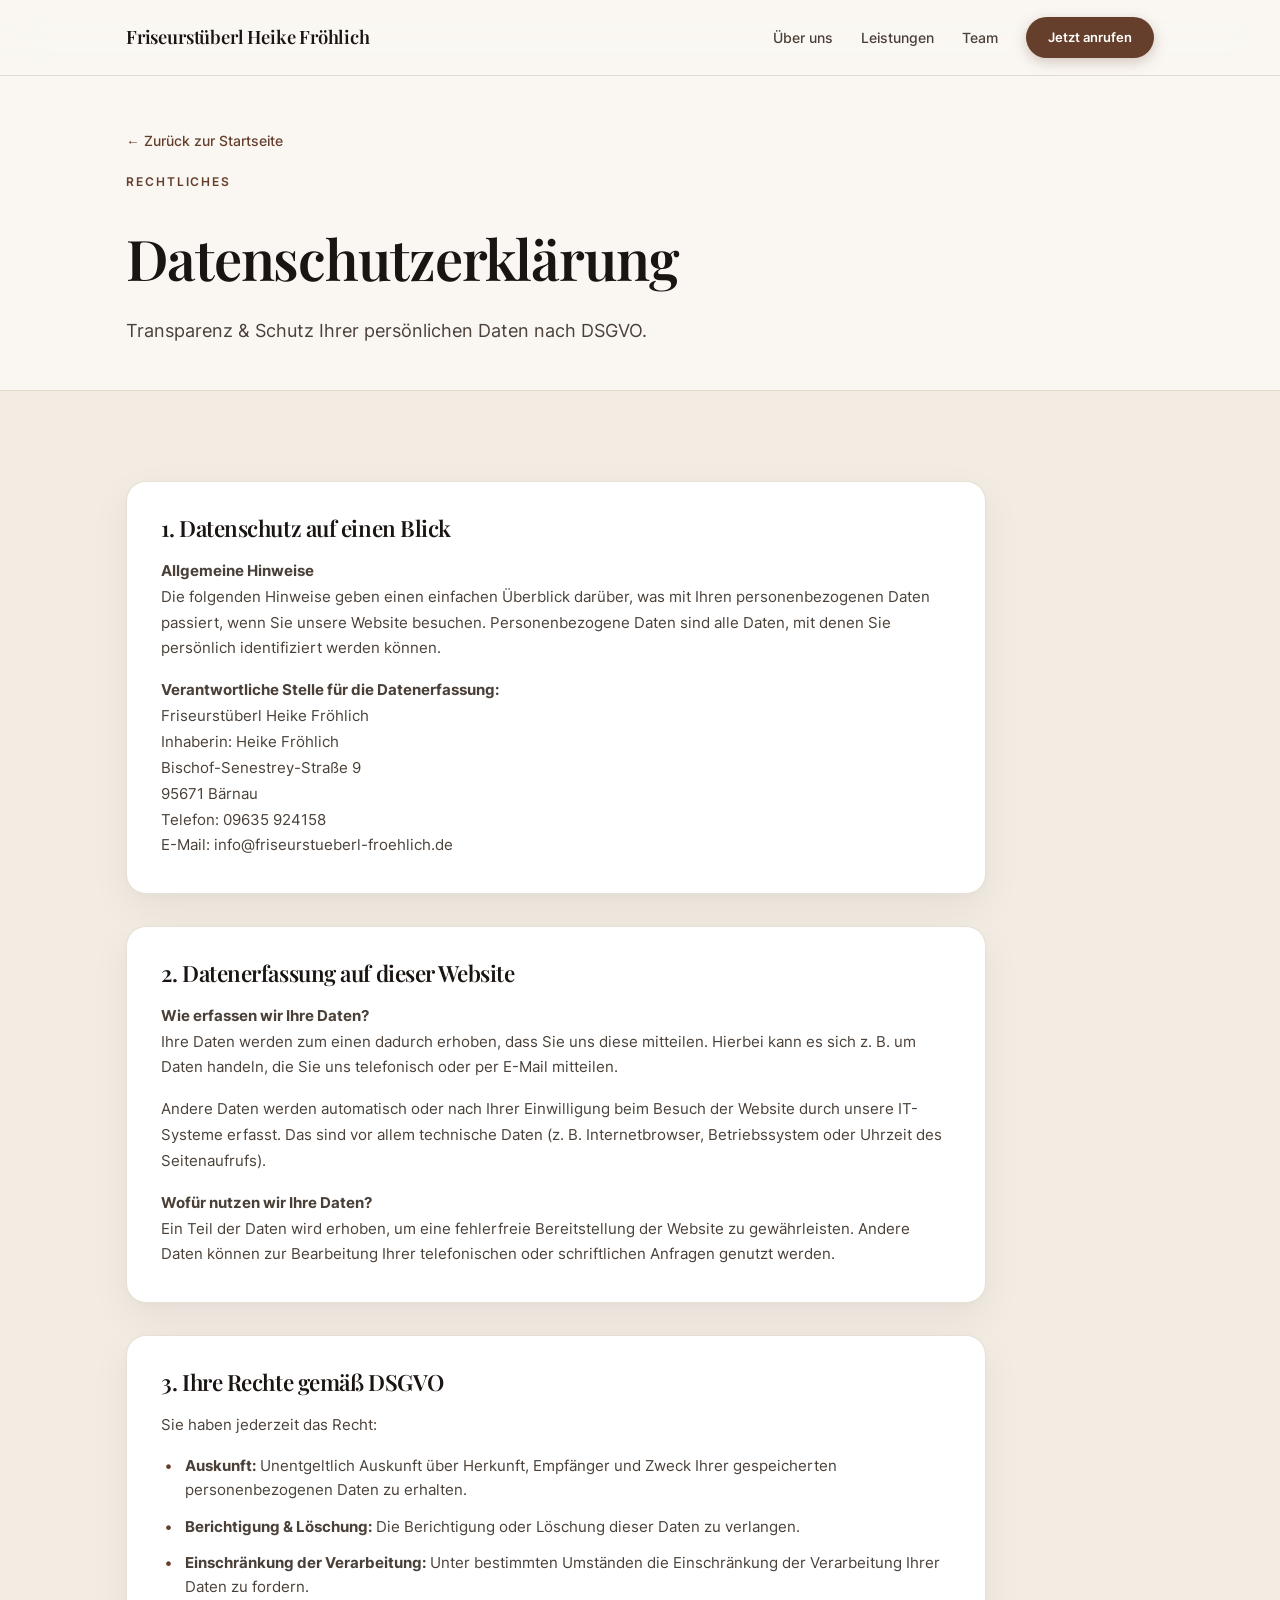
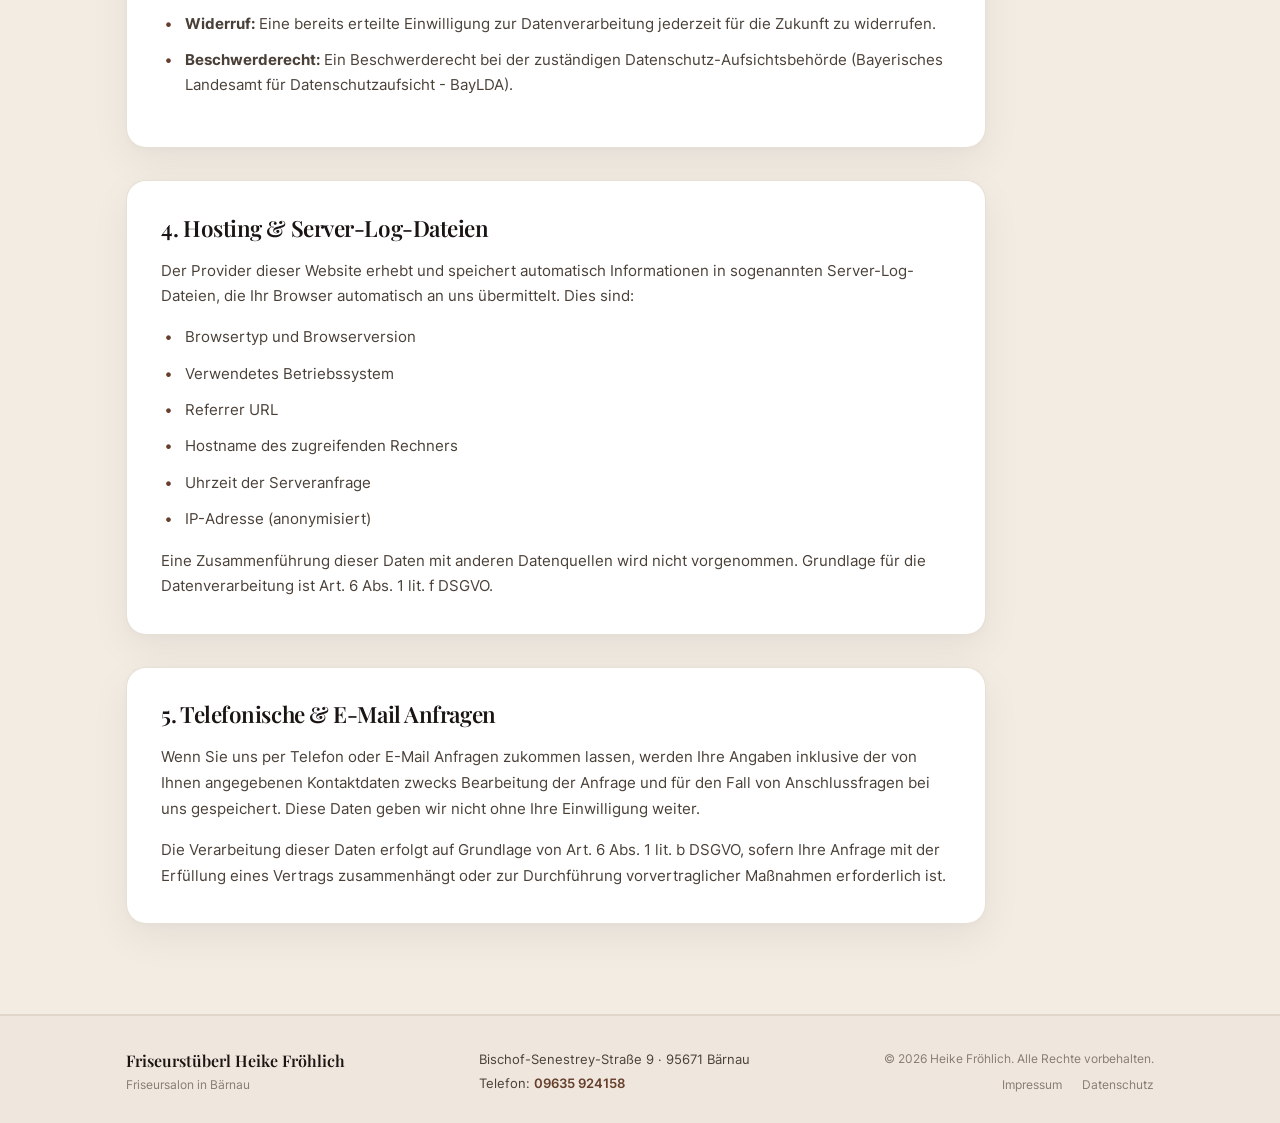
==== commit 7f76561b: "fix(fonts): add .gitattributes binary protection and replace font files with clean binary WOFF2 sour" ====
--- a/datenschutz.html
+++ b/datenschutz.html
@@ -12,8 +12,8 @@
   <link rel="canonical" href="https://www.friseurstueberl-froehlich.de/datenschutz.html" />
 
 
-  <link rel="preload" href="style.min.css?v=4.1" as="style" />
-  <link rel="stylesheet" href="style.min.css?v=4.1" />
+  <link rel="preload" href="/style.min.css?v=9.0" as="style" />
+  <link rel="stylesheet" href="/style.min.css?v=9.0" />
 </head>
 
 <body>
--- a/style.min.css
+++ b/style.min.css
@@ -1 +1 @@
-@font-face{font-family:'Playfair Display';src:url('fonts/PlayfairDisplay-Regular.woff2') format('woff2'),url('/fonts/PlayfairDisplay-Regular.woff2') format('woff2');font-weight:400;font-style:normal;font-display:swap}@font-face{font-family:'Playfair Display';src:url('fonts/PlayfairDisplay-Italic.woff2') format('woff2'),url('/fonts/PlayfairDisplay-Italic.woff2') format('woff2');font-weight:400;font-style:italic;font-display:swap}@font-face{font-family:'Playfair Display';src:url('fonts/PlayfairDisplay-SemiBold.woff2') format('woff2'),url('/fonts/PlayfairDisplay-SemiBold.woff2') format('woff2');font-weight:600;font-style:normal;font-display:swap}@font-face{font-family:'Playfair Display';src:url('fonts/PlayfairDisplay-Bold.woff2') format('woff2'),url('/fonts/PlayfairDisplay-Bold.woff2') format('woff2');font-weight:700;font-style:normal;font-display:swap}@font-face{font-family:'Inter';src:url('fonts/Inter-Regular.woff2') format('woff2'),url('/fonts/Inter-Regular.woff2') format('woff2');font-weight:400;font-style:normal;font-display:swap}@font-face{font-family:'Inter';src:url('fonts/Inter-Medium.woff2') format('woff2'),url('/fonts/Inter-Medium.woff2') format('woff2');font-weight:500;font-style:normal;font-display:swap}@font-face{font-family:'Inter';src:url('fonts/Inter-SemiBold.woff2') format('woff2'),url('/fonts/Inter-SemiBold.woff2') format('woff2');font-weight:600;font-style:normal;font-display:swap}@font-face{font-family:'Inter';src:url('fonts/Inter-Bold.woff2') format('woff2'),url('/fonts/Inter-Bold.woff2') format('woff2');font-weight:700;font-style:normal;font-display:swap}:root{--bg:#FAF7F3;--bg-subtle:#F2ECE3;--surface:#FFFFFF;--surface-hover:#FDFBF8;--surface-trans:rgba(255,255,255,0.88);--border:rgba(212,198,183,0.55);--border-strong:rgba(182,164,146,0.75);--border-focus:#663F2C;--text-head:#1A1412;--text-body:#4A4038;--text-muted:#887B70;--accent:#663F2C;--accent-hover:#4E2E1F;--accent-soft:rgba(102,63,44,0.08);--font-serif:'Playfair Display',Georgia,'Times New Roman',serif;--font-sans:'Inter',-apple-system,BlinkMacSystemFont,'Segoe UI',Roboto,sans-serif;--r-card:1.25rem;--r-full:9999px;--ease-out:cubic-bezier(0.16,1,0.3,1);--shadow:0 14px 40px rgba(26,20,18,0.06),0 2px 8px rgba(0,0,0,0.02);--shadow-lg:0 22px 55px rgba(26,20,18,0.1)}*,*::before,*::after{box-sizing:border-box;margin:0;padding:0}html{scroll-behavior:smooth;font-size:16px}body{font-family:var(--font-sans);font-size:1rem;line-height:1.65;color:var(--text-body);background-color:var(--bg);-webkit-font-smoothing:antialiased;-moz-osx-font-smoothing:grayscale;overflow-x:hidden}a{color:inherit;text-decoration:none}ul,ol{list-style:none}address{font-style:normal}button{cursor:pointer;border:none;background:none;font:inherit}img{display:block;max-width:100%;height:auto}.container,.hero-asymmetric-grid > *,.editorial-split > *,.team-cards-grid > *,.services-clean-grid > *,.boutique-contact-layout > *{min-width:0}:focus-visible{outline:2px solid var(--accent);outline-offset:3px;border-radius:4px}.hp-field{position:absolute;left:-9999px;width:0;height:0;overflow:hidden;visibility:hidden;pointer-events:none}.container{width:100%;max-width:1140px;margin-inline:auto;padding-inline:clamp(1.25rem,5vw,3.5rem)}.header{position:sticky;top:0;z-index:100;height:76px;display:flex;align-items:center;background:#FAF7F3;background:rgba(250,247,243,0.88);backdrop-filter:blur(20px) saturate(180%);-webkit-backdrop-filter:blur(20px) saturate(180%);border-bottom:1px solid var(--border)}.header-row{display:flex;align-items:center;justify-content:space-between;gap:1.5rem}.logo{display:flex;align-items:center;gap:0.75rem;transition:opacity 0.2s}.logo:hover{opacity:0.85}.logo-name{font-family:var(--font-serif);font-size:1.15rem;font-weight:600;color:var(--text-head);letter-spacing:-0.01em;white-space:nowrap}.main-nav{display:flex;align-items:center;gap:1.75rem}.nav-link{font-size:0.875rem;font-weight:500;color:var(--text-body);position:relative;padding:4px 0;transition:color 0.2s}.nav-link::after{content:'';position:absolute;bottom:0;left:0;width:0;height:1.5px;background:var(--accent);transition:width 0.25s var(--ease-out)}.nav-link:hover{color:var(--text-head)}.nav-link:hover::after,.nav-link.active::after{width:100%}.nav-link.active{color:var(--text-head)}.nav-cta{padding:10px 22px;background:var(--accent);color:#ffffff;font-size:0.825rem;font-weight:600;border-radius:var(--r-full);transition:background 0.2s,transform 0.15s,box-shadow 0.2s;box-shadow:0 4px 14px rgba(107,66,52,0.28);white-space:nowrap}.nav-cta:hover{background:var(--accent-hover);transform:translateY(-1px);box-shadow:0 6px 20px rgba(107,66,52,0.38)}.burger{display:none;flex-direction:column;gap:5px;width:36px;height:36px;justify-content:center}.burger span{display:block;height:1.5px;width:100%;background:var(--text-head);border-radius:var(--r-full);transition:transform 0.25s var(--ease-out),opacity 0.2s}.burger[aria-expanded="true"] span:nth-child(1){transform:translateY(6.5px) rotate(45deg)}.burger[aria-expanded="true"] span:nth-child(2){opacity:0}.burger[aria-expanded="true"] span:nth-child(3){transform:translateY(-6.5px) rotate(-45deg)}.btn-primary{display:inline-flex;align-items:center;justify-content:center;gap:0.5rem;padding:14px 30px;background:var(--accent);color:#ffffff;font-family:var(--font-sans);font-size:0.875rem;font-weight:600;border-radius:var(--r-full);border:none;cursor:pointer;transition:background 0.2s,transform 0.15s,box-shadow 0.2s;box-shadow:0 4px 18px rgba(107,66,52,0.3);white-space:nowrap}.btn-primary:hover{background:var(--accent-hover);transform:translateY(-2px);box-shadow:0 8px 26px rgba(107,66,52,0.42)}.btn-ghost{display:inline-flex;align-items:center;justify-content:center;padding:13px 28px;background:transparent;color:var(--text-head);font-size:0.875rem;font-weight:500;border-radius:var(--r-full);border:1.5px solid var(--border-strong);transition:border-color 0.2s,color 0.2s,transform 0.15s}.btn-ghost:hover{border-color:var(--accent);color:var(--accent);transform:translateY(-2px)}.section{padding-block:clamp(4rem,10vh,7rem)}.section-bordered{border-top:1px solid var(--border);border-bottom:1px solid var(--border);background:var(--bg-subtle)}.section-head{margin-bottom:3rem}.section-tag{display:inline-block;font-size:0.75rem;font-weight:600;letter-spacing:0.16em;text-transform:uppercase;color:var(--accent);margin-bottom:0.75rem}h2{font-family:var(--font-serif);font-size:clamp(2rem,4.5vw,3.2rem);font-weight:600;letter-spacing:-0.02em;line-height:1.15;color:var(--text-head)}h2 em{font-style:italic;color:var(--accent)}.section-desc{font-size:1rem;color:var(--text-body);max-width:560px;margin-top:0.75rem}.hero-editorial{min-height:calc(100vh - 76px);display:flex;align-items:center;padding-block:2rem}.hero-asymmetric-grid{display:grid;grid-template-columns:1fr;gap:2.5rem;align-items:center}@media (min-width:992px){.hero-asymmetric-grid{grid-template-columns:1fr 1fr;gap:4rem}}.hero-editorial-title{font-family:var(--font-serif);font-size:clamp(2.5rem,5.5vw,4.5rem);font-weight:600;letter-spacing:-0.03em;line-height:1.08;color:var(--text-head);margin-bottom:1.5rem}.hero-editorial-title em{font-style:italic;color:var(--accent)}.hero-editorial-teaser{font-size:1.05rem;color:var(--text-body);line-height:1.75;margin-bottom:2rem;max-width:520px}.hero-editorial-actions{display:flex;flex-wrap:wrap;gap:1rem}.media-frame{position:relative;border-radius:var(--r-card);overflow:hidden;border:1px solid var(--border);box-shadow:var(--shadow);aspect-ratio:4/3;max-height:420px;width:100%}.media-img{width:100%;height:100%;object-fit:cover;object-position:center 30%;transition:transform 0.7s var(--ease-out)}.media-frame:hover .media-img{transform:scale(1.05)}.media-overlay-badge{position:absolute;bottom:1.25rem;left:1.25rem;background:rgba(245,242,238,0.95);backdrop-filter:blur(12px);-webkit-backdrop-filter:blur(12px);border:1px solid var(--border-strong);padding:0.875rem 1.25rem;border-radius:0.875rem;display:flex;flex-direction:column}.badge-num{font-family:var(--font-serif);font-size:1.2rem;font-weight:600;color:var(--text-head);line-height:1}.badge-lbl{font-size:0.75rem;color:var(--text-body);margin-top:2px}.editorial-split{display:grid;grid-template-columns:1fr;gap:2.5rem}@media (min-width:900px){.editorial-split{grid-template-columns:1fr 1.2fr;gap:4rem;align-items:start}}.split-left{align-self:start}.sticky-statement{font-family:var(--font-serif);font-size:clamp(1.6rem,3vw,2.4rem);font-weight:400;line-height:1.25;color:var(--text-head);margin-top:0.75rem;position:relative}.sticky-statement em{font-style:italic;color:var(--accent)}.statement-signature{font-size:0.875rem;color:var(--accent);font-weight:500;margin-top:1.25rem}.narrative-lead{font-size:1.1rem;color:var(--text-head);line-height:1.75;margin-bottom:1.25rem}.narrative-body{font-size:0.975rem;color:var(--text-body);line-height:1.8;margin-bottom:2rem}.stats-row{display:grid;grid-template-columns:1fr 1fr;gap:1.25rem}.stat-card{background:var(--surface);border:1px solid var(--border);border-radius:var(--r-card);padding:1.25rem;display:flex;flex-direction:column;gap:0.25rem;box-shadow:var(--shadow)}.stat-big{font-family:var(--font-serif);font-size:1.8rem;font-weight:600;color:var(--accent);line-height:1}.stat-label{font-size:0.8rem;color:var(--text-body)}.horizontal-panel .section-head{margin-bottom:1.25rem}.services-clean-grid{display:grid;grid-template-columns:1fr;gap:1.25rem}@media (min-width:640px){.services-clean-grid{grid-template-columns:repeat(2,1fr)}}@media (min-width:900px){.services-clean-grid{grid-template-columns:repeat(3,1fr);gap:0.875rem}}.service-card-clean{background:var(--surface);border:1px solid var(--border);border-radius:var(--r-card);padding:1.15rem 1.25rem;display:flex;flex-direction:column;justify-content:space-between;gap:0.625rem;box-shadow:var(--shadow);transition:transform 0.25s var(--ease-out),border-color 0.25s var(--ease-out)}.service-card-clean:hover{transform:translateY(-3px);border-color:var(--accent)}.service-card-tag{font-size:0.7rem;font-weight:600;letter-spacing:0.1em;text-transform:uppercase;color:var(--accent);background:var(--accent-soft);padding:3px 9px;border-radius:var(--r-full);align-self:flex-start}.service-card-clean h3{font-family:var(--font-serif);font-size:1.05rem;font-weight:600;color:var(--text-head);line-height:1.25}.service-card-desc{font-size:0.825rem;color:var(--text-body);line-height:1.45}.service-card-footer{display:flex;align-items:baseline;justify-content:space-between;gap:0.5rem;padding-top:0.625rem;border-top:1px solid var(--border);margin-top:auto}.service-price{font-family:var(--font-serif);font-size:1.15rem;font-weight:600;color:var(--accent)}.team-cards-grid{display:grid;grid-template-columns:1fr;gap:1.25rem}@media (min-width:768px){.team-cards-grid{grid-template-columns:1fr 1fr}}.bespoke-team-card{background:var(--surface);border:1px solid var(--border);border-radius:var(--r-card);overflow:hidden;box-shadow:var(--shadow);transition:transform 0.3s var(--ease-out),border-color 0.3s var(--ease-out)}.bespoke-team-card:hover{transform:translateY(-4px);border-color:var(--accent)}.team-media-wrap{position:relative;aspect-ratio:16/9;max-height:200px;overflow:hidden;background:var(--bg-subtle)}.team-media-wrap--silhouette,.team-media-wrap--placeholder{display:flex;align-items:center;justify-content:center;background:linear-gradient(180deg,#EEF0F2 0%,#D8DCE0 100%);border-bottom:1px solid var(--border)}.team-silhouette-icon{width:64px;height:64px;color:#9CA3AF;transition:transform 0.3s var(--ease-out),color 0.3s var(--ease-out)}.bespoke-team-card:hover .team-silhouette-icon{transform:scale(1.08);color:#6B7280}.team-meta{padding:1.25rem 1.35rem 1.5rem;display:flex;flex-direction:column;gap:0.25rem}.team-meta h3{font-family:var(--font-serif);font-size:1.15rem;font-weight:600;color:var(--text-head)}.team-role{font-size:0.75rem;font-weight:600;text-transform:uppercase;letter-spacing:0.08em;color:var(--accent)}.team-detail{font-size:0.825rem;color:var(--text-body);line-height:1.5;margin-top:0.15rem}.boutique-contact-layout{display:grid;grid-template-columns:1fr;gap:3rem}@media (min-width:900px){.boutique-contact-layout{grid-template-columns:1fr 1.1fr;gap:4.5rem;align-items:start}}.contact-editorial-left{display:flex;flex-direction:column;gap:1.5rem}.contact-lead-text{font-size:1rem;color:var(--text-body);line-height:1.7}.direct-phone-block{display:flex;flex-direction:column;gap:0.25rem;background:var(--surface);border:1px solid var(--border);border-radius:var(--r-card);padding:1.25rem 1.5rem;box-shadow:var(--shadow);transition:border-color 0.2s,transform 0.15s}.direct-phone-block:hover{border-color:var(--accent);transform:translateY(-2px)}.phone-label-sm{font-size:0.75rem;color:var(--text-muted);text-transform:uppercase;letter-spacing:0.08em}.phone-number-lg{font-family:var(--font-serif);font-size:1.4rem;font-weight:600;color:var(--text-head)}.phone-sub{font-size:0.78rem;color:var(--accent)}.opening-hours-minimal{background:var(--surface);border:1px solid var(--border);border-radius:var(--r-card);padding:1.25rem 1.5rem;box-shadow:var(--shadow)}.opening-hours-minimal h4{font-size:0.78rem;font-weight:600;text-transform:uppercase;letter-spacing:0.1em;color:var(--text-muted);margin-bottom:0.875rem}.opening-hours-minimal ul{display:flex;flex-direction:column;gap:0.5rem}.opening-hours-minimal li{display:flex;justify-content:space-between;font-size:0.85rem;color:var(--text-body)}.hl-day span:last-child{color:var(--accent);font-weight:600}.privacy-link{color:var(--accent);text-decoration:underline;text-underline-offset:2px}.footer{background:#EFE7DE;border-top:1px solid var(--border);padding-block:2rem 1.75rem}.footer-grid{display:flex;align-items:center;justify-content:space-between;flex-wrap:wrap;gap:1.5rem 2rem}.footer-brand-title{font-family:var(--font-serif);font-size:1rem;font-weight:600;color:var(--text-head)}.footer-tagline{font-size:0.78rem;color:var(--text-muted)}.footer-address-text{font-style:normal;display:flex;flex-direction:column;gap:0.15rem;font-size:0.825rem;color:var(--text-body)}.footer-phone a{color:var(--accent);font-weight:600;transition:color 0.2s}.footer-phone a:hover{color:var(--accent-hover)}.footer-col-meta{display:flex;flex-direction:column;align-items:flex-end;gap:0.35rem}.footer-copy{font-size:0.78rem;color:var(--text-muted)}.footer-links{display:flex;gap:1.25rem}.footer-links a{font-size:0.78rem;color:var(--text-muted);transition:color 0.2s}.footer-links a:hover{color:var(--text-head)}@media (max-width:768px){.footer-grid{flex-direction:column;align-items:flex-start}.footer-col-meta{align-items:flex-start;padding-top:0.75rem;border-top:1px solid var(--border);width:100%}}.js-reveal,.js-stagger{opacity:1;transform:none}body.js-enabled .js-reveal:not(.visible),body.js-enabled .js-stagger:not(.visible){opacity:0;transform:translateY(42px) scale(0.985)}.js-reveal.visible,.js-stagger.visible{opacity:1 !important;transform:translateY(0) scale(1) !important;transition:opacity 1.15s cubic-bezier(0.16,1,0.3,1),transform 1.15s cubic-bezier(0.16,1,0.3,1)}body.js-enabled .media-frame .media-img,body.js-enabled .team-media-wrap .team-img{transition:transform 1.4s cubic-bezier(0.16,1,0.3,1),filter 1.2s cubic-bezier(0.16,1,0.3,1)}body.js-enabled .media-frame:not(.visible) .media-img,body.js-enabled .team-media-wrap:not(.visible) .team-img{transform:scale(1.1);filter:blur(2px)}body.js-enabled .media-frame.visible .media-img,body.js-enabled .team-media-wrap.visible .team-img{transform:scale(1);filter:blur(0)}.mobile-drawer{display:none}@media (max-width:899px){.burger{display:flex;z-index:10001}.main-nav{display:none !important}.mobile-drawer{display:flex;position:fixed;top:0;left:0;right:0;bottom:0;inset:0;width:100vw;height:100vh;height:100dvh;flex-direction:column;justify-content:space-between;background:rgba(236,231,226,0.78);backdrop-filter:blur(28px) saturate(180%);-webkit-backdrop-filter:blur(28px) saturate(180%);padding:1.5rem 1.75rem 2.25rem;z-index:10000;opacity:0;visibility:hidden;transform:scale(0.98);transition:opacity 0.35s cubic-bezier(0.16,1,0.3,1),transform 0.35s cubic-bezier(0.16,1,0.3,1),visibility 0.35s ease}.mobile-drawer.open{opacity:1;visibility:visible;transform:scale(1)}.mobile-drawer-header{display:flex;align-items:center;justify-content:space-between;padding-bottom:1.25rem;border-bottom:1px solid var(--border)}.mobile-drawer-brand{font-family:var(--font-serif);font-size:1.2rem;font-weight:600;color:var(--text-head)}.mobile-drawer-close{background:transparent;border:none;font-size:2.2rem;line-height:1;color:var(--text-head);cursor:pointer;padding:0.25rem 0.5rem;transition:transform 0.2s}.mobile-drawer-close:hover{transform:scale(1.1)}.mobile-drawer-body{display:flex;flex-direction:column;justify-content:center;gap:0.5rem;margin-block:auto;padding-block:1rem}.mobile-nav-link{display:block;font-family:var(--font-serif);font-size:1.75rem;font-weight:500;color:var(--text-head);padding-block:0.875rem;border-bottom:1px solid var(--border);transition:color 0.25s var(--ease-out),padding-left 0.25s var(--ease-out)}.mobile-nav-link:hover,.mobile-nav-link:focus{color:var(--accent);padding-left:0.5rem}.mobile-nav-cta{margin-top:1.75rem;width:100%;text-align:center;padding:16px 24px;font-size:1rem}.mobile-drawer-footer{padding-top:1.25rem;border-top:1px solid var(--border);display:flex;flex-direction:column;gap:0.35rem}.mobile-drawer-address{font-size:0.85rem;color:var(--text-body)}.mobile-drawer-phone{font-size:0.85rem;color:var(--text-muted)}.mobile-drawer-phone a{color:var(--accent);font-weight:600}}.horizontal-pin-container{position:relative;height:550vh;background:var(--bg-subtle);border-top:1px solid var(--border)}.horizontal-sticky-box{position:sticky;top:76px;height:calc(100vh - 76px);width:100vw;max-width:100%;overflow:hidden;display:flex;flex-direction:column}.horizontal-scroll-track{display:flex;flex-wrap:nowrap;width:400vw;height:calc(100% - 60px);will-change:transform;transition:transform 0.08s var(--ease-out)}.horizontal-panel{width:100vw;height:100%;flex-shrink:0;box-sizing:border-box;display:flex;align-items:center;padding-block:clamp(1rem,3vh,2.5rem);border-right:1px solid var(--border);overflow-y:hidden}.horizontal-panel .container{width:100%;max-width:1140px}.horizontal-nav-bar{height:60px;width:100%;background:rgba(250,247,243,0.94);backdrop-filter:blur(16px);-webkit-backdrop-filter:blur(16px);border-top:1px solid var(--border);padding:0 2rem;display:flex;align-items:center;justify-content:space-between;gap:2rem;box-sizing:border-box;z-index:50;margin-top:auto}.horizontal-progress{flex:1;height:3px;background:var(--border-strong);border-radius:var(--r-full);overflow:hidden}.horizontal-progress-fill{height:100%;width:25%;background:var(--accent);transition:width 0.2s var(--ease-out)}.horizontal-controls{display:flex;align-items:center;gap:1.25rem}.h-nav-btn{width:38px;height:38px;border-radius:50%;border:1px solid var(--border-strong);background:var(--surface);color:var(--text-head);display:flex;align-items:center;justify-content:center;font-size:1rem;cursor:pointer;box-shadow:0 2px 8px rgba(0,0,0,0.04);transition:all 0.2s}.h-nav-btn:hover{border-color:var(--accent);color:var(--accent);transform:translateY(-2px)}.h-step-indicator{font-family:var(--font-serif);font-size:0.875rem;color:var(--accent);letter-spacing:0.1em;font-weight:600}.subpage-hero{padding-top:clamp(2.5rem,6vh,4.5rem);padding-bottom:clamp(2rem,5vh,3.5rem);background:var(--bg)}.subpage-hero-content{display:flex;flex-direction:column;align-items:flex-start;max-width:800px}.back-link{display:inline-flex;align-items:center;font-size:0.85rem;font-weight:500;color:var(--accent);margin-bottom:1.25rem;transition:transform 0.2s}.back-link:hover{transform:translateX(-3px)}.subpage-hero h1{font-family:var(--font-serif);font-size:clamp(2.2rem,4.5vw,3.5rem);font-weight:600;color:var(--text-head);letter-spacing:-0.02em;margin-top:0.5rem;margin-bottom:0.75rem}.subpage-lead{font-size:1.1rem;color:var(--text-body);line-height:1.6}.legal-content-grid{display:flex;flex-direction:column;gap:2rem;max-width:860px}.legal-card{background:var(--surface);border:1px solid var(--border);border-radius:var(--r-card);padding:clamp(1.5rem,4%,2.25rem);box-shadow:var(--shadow)}.legal-card h2{font-family:var(--font-serif);font-size:1.4rem;font-weight:600;color:var(--text-head);margin-bottom:1rem}.legal-card p{font-size:0.95rem;color:var(--text-body);line-height:1.7;margin-bottom:1rem}.legal-card p:last-child{margin-bottom:0}.legal-list{margin-top:0.75rem;margin-bottom:1rem;display:flex;flex-direction:column;gap:0.75rem;padding-left:0}.legal-list li{position:relative;padding-left:1.5rem;font-size:0.925rem;color:var(--text-body);line-height:1.65}.legal-list li::before{content:"•";position:absolute;left:0.25rem;color:var(--accent);font-weight:bold}.legal-address{line-height:1.8 !important}.loader{position:fixed;inset:0;z-index:9999;background:var(--bg);display:flex;align-items:center;justify-content:center;transition:opacity 0.5s var(--ease-out),visibility 0.5s var(--ease-out)}.loader.loaded{opacity:0;visibility:hidden;pointer-events:none}.loader-content{display:flex;flex-direction:column;align-items:center;gap:1.25rem}.silver-scissors-anim{width:64px;height:64px;display:flex;align-items:center;justify-content:center}.silver-scissors-svg{width:100%;height:100%;filter:drop-shadow(0 4px 10px rgba(0,0,0,0.08))}.blade-left{transform-origin:32px 32px;animation:snipLeft 0.65s ease-in-out infinite alternate}.blade-right{transform-origin:32px 32px;animation:snipRight 0.65s ease-in-out infinite alternate}@keyframes snipLeft{0%{transform:rotate(-20deg)}100%{transform:rotate(5deg)}}@keyframes snipRight{0%{transform:rotate(20deg)}100%{transform:rotate(-5deg)}}.loader-brand{font-family:var(--font-serif);font-size:1.1rem;font-weight:600;color:var(--text-head);letter-spacing:-0.01em}.loader-line-track{width:140px;height:3px;background:var(--border-strong);border-radius:var(--r-full);overflow:hidden}.loader-line-fill{height:100%;width:0%;background:var(--accent);animation:loaderProgress 1.1s var(--ease-out) forwards}@keyframes loaderProgress{0%{width:0%}50%{width:70%}100%{width:100%}}@media (max-width:899px){html,body{overflow-x:hidden !important;width:100% !important;max-width:100% !important}.horizontal-pin-container{height:auto !important;background:transparent !important;border-top:none !important;overflow-x:hidden !important;width:100% !important;max-width:100% !important;position:relative !important}.horizontal-sticky-box{position:relative !important;top:0 !important;height:auto !important;overflow:visible !important;width:100% !important;max-width:100% !important}.horizontal-scroll-track{display:flex !important;flex-direction:column !important;width:100% !important;max-width:100% !important;height:auto !important;transform:none !important}.horizontal-panel{width:100% !important;max-width:100% !important;height:auto !important;padding-block:clamp(2.5rem,5vh,4.5rem) !important;border-right:none !important;border-bottom:1px solid var(--border) !important;overflow-y:visible !important;overflow-x:hidden !important;box-sizing:border-box !important}.horizontal-panel .container{width:100% !important;max-width:100% !important;box-sizing:border-box !important}.horizontal-nav-bar{display:none !important}.hero-editorial{padding-block:2.5rem 3.5rem;min-height:auto}.hero-editorial-title{font-size:clamp(2.1rem,7vw,3.2rem)}.hero-editorial-teaser{font-size:0.975rem}.media-frame{aspect-ratio:16/11;max-height:320px;width:100%}.services-clean-grid{grid-template-columns:1fr;gap:1.25rem;width:100%}.team-cards-grid{grid-template-columns:1fr;gap:1.5rem;width:100%}.mobile-drawer.open ~ .mobile-float-call{opacity:0 !important;pointer-events:none !important}}@media (max-width:480px){.container{padding-inline:1.25rem}.hero-editorial-actions{flex-direction:column;width:100%}.hero-editorial-actions .btn-primary,.hero-editorial-actions .btn-ghost{width:100%;text-align:center}.subpage-hero h1{font-size:2rem}.legal-card{padding:1.25rem}.media-overlay-badge{padding:0.65rem 0.95rem;bottom:0.85rem;left:0.85rem}.badge-num{font-size:1rem}.badge-lbl{font-size:0.7rem}}.pricing-notice-banner{background:var(--surface);border:1px solid var(--border-strong);border-radius:var(--r-card);padding:1.15rem 1.35rem;margin-bottom:1.25rem;display:flex;align-items:center;gap:1rem;box-shadow:var(--shadow)}.notice-icon{font-size:1.5rem;line-height:1;flex-shrink:0}.notice-text strong{display:block;font-family:var(--font-serif);font-size:1.05rem;color:var(--text-head);margin-bottom:0.15rem}.notice-text p{font-size:0.85rem;color:var(--text-body);line-height:1.45;margin:0}.boutique-call-only-layout{width:100%}.call-hero-card{background:var(--surface);border:1px solid var(--border);border-radius:var(--r-card);padding:clamp(1.75rem,5%,3rem);box-shadow:var(--shadow);display:flex;flex-direction:column;gap:1.75rem}.call-lead-text{font-size:1.05rem;color:var(--text-body);line-height:1.7}.direct-call-cta{display:flex;align-items:center;gap:1.25rem;background:var(--accent);color:#ffffff;padding:1.25rem 1.75rem;border-radius:var(--r-card);text-decoration:none;box-shadow:0 8px 24px rgba(107,66,52,0.32);transition:background 0.25s,transform 0.2s,box-shadow 0.25s}.direct-call-cta:hover{background:var(--accent-hover);transform:translateY(-2px);box-shadow:0 12px 32px rgba(107,66,52,0.42)}.call-icon-circle{width:52px;height:52px;border-radius:50%;background:rgba(255,255,255,0.18);display:flex;align-items:center;justify-content:center;flex-shrink:0}.call-icon-circle svg{stroke:#ffffff}.call-info{display:flex;flex-direction:column;gap:0.15rem}.call-lbl{font-size:0.75rem;text-transform:uppercase;letter-spacing:0.1em;opacity:0.85}.call-number{font-family:var(--font-serif);font-size:clamp(1.5rem,3.5vw,2.1rem);font-weight:700;line-height:1.1;letter-spacing:-0.01em}.call-sub{font-size:0.78rem;opacity:0.85}.salon-details-grid{display:grid;grid-template-columns:1fr;gap:1.25rem}@media (min-width:640px){.salon-details-grid{grid-template-columns:1fr 1fr}}.detail-box{background:var(--bg);border:1px solid var(--border);border-radius:0.875rem;padding:1.25rem 1.5rem}.detail-box h4{font-size:0.78rem;font-weight:600;text-transform:uppercase;letter-spacing:0.1em;color:var(--accent);margin-bottom:0.75rem}.detail-box ul{display:flex;flex-direction:column;gap:0.4rem}.detail-box li{display:flex;justify-content:space-between;font-size:0.85rem;color:var(--text-body)}.address-p{font-size:0.9rem;color:var(--text-body);line-height:1.6;margin-bottom:0.75rem}.map-link{font-size:0.825rem;font-weight:600;color:var(--accent);text-decoration:underline}.mobile-float-call{display:none}@media (max-width:899px){.mobile-float-call{display:flex;align-items:center;gap:0.6rem;position:fixed;bottom:1.25rem;left:1.25rem;z-index:9998;background:#6B4234;color:#ffffff;padding:0.75rem 1.25rem;border-radius:9999px;font-family:var(--font-sans);font-size:0.875rem;font-weight:600;letter-spacing:0.01em;text-decoration:none;box-shadow:0 10px 28px rgba(107,66,52,0.45),0 2px 8px rgba(0,0,0,0.2);border:1.5px solid rgba(255,255,255,0.25);transition:transform 0.2s cubic-bezier(0.2,0.8,0.2,1);animation:floatCallPulse 3s infinite ease-in-out}.mobile-float-call:active{transform:scale(0.94)}.mobile-float-call svg{flex-shrink:0;stroke:#ffffff}}@keyframes floatCallPulse{0%,100%{box-shadow:0 10px 28px rgba(107,66,52,0.45),0 0 0 0 rgba(107,66,52,0.4)}50%{box-shadow:0 12px 32px rgba(107,66,52,0.55),0 0 0 8px rgba(107,66,52,0)}}+@font-face{font-family:'Playfair Display';src:url('/fonts/PlayfairDisplay-Regular.woff2') format('woff2'),url('fonts/PlayfairDisplay-Regular.woff2') format('woff2');font-style:normal;font-weight:400;font-display:swap}@font-face{font-family:'Playfair Display';src:url('/fonts/PlayfairDisplay-Italic.woff2') format('woff2'),url('fonts/PlayfairDisplay-Italic.woff2') format('woff2');font-style:italic;font-weight:400;font-display:swap}@font-face{font-family:'Playfair Display';src:url('/fonts/PlayfairDisplay-SemiBold.woff2') format('woff2'),url('fonts/PlayfairDisplay-SemiBold.woff2') format('woff2');font-style:normal;font-weight:600;font-display:swap}@font-face{font-family:'Playfair Display';src:url('/fonts/PlayfairDisplay-Bold.woff2') format('woff2'),url('fonts/PlayfairDisplay-Bold.woff2') format('woff2');font-style:normal;font-weight:700;font-display:swap}@font-face{font-family:'Inter';src:url('/fonts/Inter-Regular.woff2') format('woff2'),url('fonts/Inter-Regular.woff2') format('woff2');font-style:normal;font-weight:400;font-display:swap}@font-face{font-family:'Inter';src:url('/fonts/Inter-Medium.woff2') format('woff2'),url('fonts/Inter-Medium.woff2') format('woff2');font-style:normal;font-weight:500;font-display:swap}@font-face{font-family:'Inter';src:url('/fonts/Inter-SemiBold.woff2') format('woff2'),url('fonts/Inter-SemiBold.woff2') format('woff2');font-style:normal;font-weight:600;font-display:swap}@font-face{font-family:'Inter';src:url('/fonts/Inter-Bold.woff2') format('woff2'),url('fonts/Inter-Bold.woff2') format('woff2');font-style:normal;font-weight:700;font-display:swap}:root{--bg:#FAF7F3;--bg-subtle:#F2ECE3;--surface:#FFFFFF;--surface-hover:#FDFBF8;--surface-trans:rgba(255,255,255,0.88);--border:rgba(212,198,183,0.55);--border-strong:rgba(182,164,146,0.75);--border-focus:#663F2C;--text-head:#1A1412;--text-body:#4A4038;--text-muted:#887B70;--accent:#663F2C;--accent-hover:#4E2E1F;--accent-soft:rgba(102,63,44,0.08);--font-serif:'Playfair Display',Georgia,serif;--font-sans:'Inter',-apple-system,BlinkMacSystemFont,sans-serif;--font-heading:'Playfair Display',Georgia,serif;--font-body:'Inter',-apple-system,BlinkMacSystemFont,sans-serif;--font-primary:'Inter',-apple-system,BlinkMacSystemFont,sans-serif;--r-card:1.25rem;--r-full:9999px;--ease-out:cubic-bezier(0.16,1,0.3,1);--shadow:0 14px 40px rgba(26,20,18,0.06),0 2px 8px rgba(0,0,0,0.02);--shadow-lg:0 22px 55px rgba(26,20,18,0.1)}*,*::before,*::after{box-sizing:border-box;margin:0;padding:0}html{scroll-behavior:smooth;font-size:16px}body{font-family:'Inter',sans-serif !important;font-size:1rem;line-height:1.65;color:var(--text-body);background-color:var(--bg);-webkit-font-smoothing:antialiased;-moz-osx-font-smoothing:grayscale;overflow-x:hidden}a{color:inherit;text-decoration:none}ul,ol{list-style:none}address{font-style:normal}button{cursor:pointer;border:none;background:none;font:inherit}img{display:block;max-width:100%;height:auto}.container,.hero-asymmetric-grid > *,.editorial-split > *,.team-cards-grid > *,.services-clean-grid > *,.boutique-contact-layout > *{min-width:0}:focus-visible{outline:2px solid var(--accent);outline-offset:3px;border-radius:4px}.hp-field{position:absolute;left:-9999px;width:0;height:0;overflow:hidden;visibility:hidden;pointer-events:none}.container{width:100%;max-width:1140px;margin-inline:auto;padding-inline:clamp(1.25rem,5vw,3.5rem)}.header{position:sticky;top:0;z-index:100;height:76px;display:flex;align-items:center;background:#FAF7F3;background:rgba(250,247,243,0.88);backdrop-filter:blur(20px) saturate(180%);-webkit-backdrop-filter:blur(20px) saturate(180%);border-bottom:1px solid var(--border)}.header-row{display:flex;align-items:center;justify-content:space-between;gap:1.5rem}.logo{display:flex;align-items:center;gap:0.75rem;transition:opacity 0.2s}.logo:hover{opacity:0.85}.logo-name{font-family:var(--font-serif);font-size:1.15rem;font-weight:600;color:var(--text-head);letter-spacing:-0.01em;white-space:nowrap}.main-nav{display:flex;align-items:center;gap:1.75rem}.nav-link{font-size:0.875rem;font-weight:500;color:var(--text-body);position:relative;padding:4px 0;transition:color 0.2s}.nav-link::after{content:'';position:absolute;bottom:0;left:0;width:0;height:1.5px;background:var(--accent);transition:width 0.25s var(--ease-out)}.nav-link:hover{color:var(--text-head)}.nav-link:hover::after,.nav-link.active::after{width:100%}.nav-link.active{color:var(--text-head)}.nav-cta{padding:10px 22px;background:var(--accent);color:#ffffff;font-size:0.825rem;font-weight:600;border-radius:var(--r-full);transition:background 0.2s,transform 0.15s,box-shadow 0.2s;box-shadow:0 4px 14px rgba(107,66,52,0.28);white-space:nowrap}.nav-cta:hover{background:var(--accent-hover);transform:translateY(-1px);box-shadow:0 6px 20px rgba(107,66,52,0.38)}.burger{display:none;flex-direction:column;gap:5px;width:36px;height:36px;justify-content:center}.burger span{display:block;height:1.5px;width:100%;background:var(--text-head);border-radius:var(--r-full);transition:transform 0.25s var(--ease-out),opacity 0.2s}.burger[aria-expanded="true"] span:nth-child(1){transform:translateY(6.5px) rotate(45deg)}.burger[aria-expanded="true"] span:nth-child(2){opacity:0}.burger[aria-expanded="true"] span:nth-child(3){transform:translateY(-6.5px) rotate(-45deg)}.btn-primary{display:inline-flex;align-items:center;justify-content:center;gap:0.5rem;padding:14px 30px;background:var(--accent);color:#ffffff;font-family:var(--font-sans);font-size:0.875rem;font-weight:600;border-radius:var(--r-full);border:none;cursor:pointer;transition:background 0.2s,transform 0.15s,box-shadow 0.2s;box-shadow:0 4px 18px rgba(107,66,52,0.3);white-space:nowrap}.btn-primary:hover{background:var(--accent-hover);transform:translateY(-2px);box-shadow:0 8px 26px rgba(107,66,52,0.42)}.btn-ghost{display:inline-flex;align-items:center;justify-content:center;padding:13px 28px;background:transparent;color:var(--text-head);font-size:0.875rem;font-weight:500;border-radius:var(--r-full);border:1.5px solid var(--border-strong);transition:border-color 0.2s,color 0.2s,transform 0.15s}.btn-ghost:hover{border-color:var(--accent);color:var(--accent);transform:translateY(-2px)}.section{padding-block:clamp(4rem,10vh,7rem)}.section-bordered{border-top:1px solid var(--border);border-bottom:1px solid var(--border);background:var(--bg-subtle)}.section-head{margin-bottom:3rem}.section-tag{display:inline-block;font-size:0.75rem;font-weight:600;letter-spacing:0.16em;text-transform:uppercase;color:var(--accent);margin-bottom:0.75rem}h2{font-family:var(--font-serif);font-size:clamp(2rem,4.5vw,3.2rem);font-weight:600;letter-spacing:-0.02em;line-height:1.15;color:var(--text-head)}h2 em{font-style:italic;color:var(--accent)}.section-desc{font-size:1rem;color:var(--text-body);max-width:560px;margin-top:0.75rem}.hero-editorial{min-height:calc(100vh - 76px);display:flex;align-items:center;padding-block:2rem}.hero-asymmetric-grid{display:grid;grid-template-columns:1fr;gap:2.5rem;align-items:center}@media (min-width:992px){.hero-asymmetric-grid{grid-template-columns:1fr 1fr;gap:4rem}}.hero-editorial-title{font-family:var(--font-serif);font-size:clamp(2.5rem,5.5vw,4.5rem);font-weight:600;letter-spacing:-0.03em;line-height:1.08;color:var(--text-head);margin-bottom:1.5rem}.hero-editorial-title em{font-style:italic;color:var(--accent)}.hero-editorial-teaser{font-size:1.05rem;color:var(--text-body);line-height:1.75;margin-bottom:2rem;max-width:520px}.hero-editorial-actions{display:flex;flex-wrap:wrap;gap:1rem}.media-frame{position:relative;border-radius:var(--r-card);overflow:hidden;border:1px solid var(--border);box-shadow:var(--shadow);aspect-ratio:4/3;max-height:420px;width:100%}.media-img{width:100%;height:100%;object-fit:cover;object-position:center 30%;transition:transform 0.7s var(--ease-out)}.media-frame:hover .media-img{transform:scale(1.05)}.media-overlay-badge{position:absolute;bottom:1.25rem;left:1.25rem;background:rgba(245,242,238,0.95);backdrop-filter:blur(12px);-webkit-backdrop-filter:blur(12px);border:1px solid var(--border-strong);padding:0.875rem 1.25rem;border-radius:0.875rem;display:flex;flex-direction:column}.badge-num{font-family:var(--font-serif);font-size:1.2rem;font-weight:600;color:var(--text-head);line-height:1}.badge-lbl{font-size:0.75rem;color:var(--text-body);margin-top:2px}.editorial-split{display:grid;grid-template-columns:1fr;gap:2.5rem}@media (min-width:900px){.editorial-split{grid-template-columns:1fr 1.2fr;gap:4rem;align-items:start}}.split-left{align-self:start}.sticky-statement{font-family:var(--font-serif);font-size:clamp(1.6rem,3vw,2.4rem);font-weight:400;line-height:1.25;color:var(--text-head);margin-top:0.75rem;position:relative}.sticky-statement em{font-style:italic;color:var(--accent)}.statement-signature{font-size:0.875rem;color:var(--accent);font-weight:500;margin-top:1.25rem}.narrative-lead{font-size:1.1rem;color:var(--text-head);line-height:1.75;margin-bottom:1.25rem}.narrative-body{font-size:0.975rem;color:var(--text-body);line-height:1.8;margin-bottom:2rem}.stats-row{display:grid;grid-template-columns:1fr 1fr;gap:1.25rem}.stat-card{background:var(--surface);border:1px solid var(--border);border-radius:var(--r-card);padding:1.25rem;display:flex;flex-direction:column;gap:0.25rem;box-shadow:var(--shadow)}.stat-big{font-family:var(--font-serif);font-size:1.8rem;font-weight:600;color:var(--accent);line-height:1}.stat-label{font-size:0.8rem;color:var(--text-body)}.horizontal-panel .section-head{margin-bottom:1.25rem}.services-clean-grid{display:grid;grid-template-columns:1fr;gap:1.25rem}@media (min-width:640px){.services-clean-grid{grid-template-columns:repeat(2,1fr)}}@media (min-width:900px){.services-clean-grid{grid-template-columns:repeat(3,1fr);gap:0.875rem}}.service-card-clean{background:var(--surface);border:1px solid var(--border);border-radius:var(--r-card);padding:1.15rem 1.25rem;display:flex;flex-direction:column;justify-content:space-between;gap:0.625rem;box-shadow:var(--shadow);transition:transform 0.25s var(--ease-out),border-color 0.25s var(--ease-out)}.service-card-clean:hover{transform:translateY(-3px);border-color:var(--accent)}.service-card-tag{font-size:0.7rem;font-weight:600;letter-spacing:0.1em;text-transform:uppercase;color:var(--accent);background:var(--accent-soft);padding:3px 9px;border-radius:var(--r-full);align-self:flex-start}.service-card-clean h3{font-family:var(--font-serif);font-size:1.05rem;font-weight:600;color:var(--text-head);line-height:1.25}.service-card-desc{font-size:0.825rem;color:var(--text-body);line-height:1.45}.service-card-footer{display:flex;align-items:baseline;justify-content:space-between;gap:0.5rem;padding-top:0.625rem;border-top:1px solid var(--border);margin-top:auto}.service-price{font-family:var(--font-serif);font-size:1.15rem;font-weight:600;color:var(--accent)}.team-cards-grid{display:grid;grid-template-columns:1fr;gap:1.25rem}@media (min-width:768px){.team-cards-grid{grid-template-columns:1fr 1fr}}.bespoke-team-card{background:var(--surface);border:1px solid var(--border);border-radius:var(--r-card);overflow:hidden;box-shadow:var(--shadow);transition:transform 0.3s var(--ease-out),border-color 0.3s var(--ease-out)}.bespoke-team-card:hover{transform:translateY(-4px);border-color:var(--accent)}.team-media-wrap{position:relative;aspect-ratio:16/9;max-height:200px;overflow:hidden;background:var(--bg-subtle)}.team-media-wrap--silhouette,.team-media-wrap--placeholder{display:flex;align-items:center;justify-content:center;background:linear-gradient(180deg,#EEF0F2 0%,#D8DCE0 100%);border-bottom:1px solid var(--border)}.team-silhouette-icon{width:64px;height:64px;color:#9CA3AF;transition:transform 0.3s var(--ease-out),color 0.3s var(--ease-out)}.bespoke-team-card:hover .team-silhouette-icon{transform:scale(1.08);color:#6B7280}.team-meta{padding:1.25rem 1.35rem 1.5rem;display:flex;flex-direction:column;gap:0.25rem}.team-meta h3{font-family:var(--font-serif);font-size:1.15rem;font-weight:600;color:var(--text-head)}.team-role{font-size:0.75rem;font-weight:600;text-transform:uppercase;letter-spacing:0.08em;color:var(--accent)}.team-detail{font-size:0.825rem;color:var(--text-body);line-height:1.5;margin-top:0.15rem}.boutique-contact-layout{display:grid;grid-template-columns:1fr;gap:3rem}@media (min-width:900px){.boutique-contact-layout{grid-template-columns:1fr 1.1fr;gap:4.5rem;align-items:start}}.contact-editorial-left{display:flex;flex-direction:column;gap:1.5rem}.contact-lead-text{font-size:1rem;color:var(--text-body);line-height:1.7}.direct-phone-block{display:flex;flex-direction:column;gap:0.25rem;background:var(--surface);border:1px solid var(--border);border-radius:var(--r-card);padding:1.25rem 1.5rem;box-shadow:var(--shadow);transition:border-color 0.2s,transform 0.15s}.direct-phone-block:hover{border-color:var(--accent);transform:translateY(-2px)}.phone-label-sm{font-size:0.75rem;color:var(--text-muted);text-transform:uppercase;letter-spacing:0.08em}.phone-number-lg{font-family:var(--font-serif);font-size:1.4rem;font-weight:600;color:var(--text-head)}.phone-sub{font-size:0.78rem;color:var(--accent)}.opening-hours-minimal{background:var(--surface);border:1px solid var(--border);border-radius:var(--r-card);padding:1.25rem 1.5rem;box-shadow:var(--shadow)}.opening-hours-minimal h4{font-size:0.78rem;font-weight:600;text-transform:uppercase;letter-spacing:0.1em;color:var(--text-muted);margin-bottom:0.875rem}.opening-hours-minimal ul{display:flex;flex-direction:column;gap:0.5rem}.opening-hours-minimal li{display:flex;justify-content:space-between;font-size:0.85rem;color:var(--text-body)}.hl-day span:last-child{color:var(--accent);font-weight:600}.privacy-link{color:var(--accent);text-decoration:underline;text-underline-offset:2px}.footer{background:#EFE7DE;border-top:1px solid var(--border);padding-block:2rem 1.75rem}.footer-grid{display:flex;align-items:center;justify-content:space-between;flex-wrap:wrap;gap:1.5rem 2rem}.footer-brand-title{font-family:var(--font-serif);font-size:1rem;font-weight:600;color:var(--text-head)}.footer-tagline{font-size:0.78rem;color:var(--text-muted)}.footer-address-text{font-style:normal;display:flex;flex-direction:column;gap:0.15rem;font-size:0.825rem;color:var(--text-body)}.footer-phone a{color:var(--accent);font-weight:600;transition:color 0.2s}.footer-phone a:hover{color:var(--accent-hover)}.footer-col-meta{display:flex;flex-direction:column;align-items:flex-end;gap:0.35rem}.footer-copy{font-size:0.78rem;color:var(--text-muted)}.footer-links{display:flex;gap:1.25rem}.footer-links a{font-size:0.78rem;color:var(--text-muted);transition:color 0.2s}.footer-links a:hover{color:var(--text-head)}@media (max-width:768px){.footer-grid{flex-direction:column;align-items:flex-start}.footer-col-meta{align-items:flex-start;padding-top:0.75rem;border-top:1px solid var(--border);width:100%}}.js-reveal,.js-stagger{opacity:1;transform:none}body.js-enabled .js-reveal:not(.visible),body.js-enabled .js-stagger:not(.visible){opacity:0;transform:translateY(42px) scale(0.985)}.js-reveal.visible,.js-stagger.visible{opacity:1 !important;transform:translateY(0) scale(1) !important;transition:opacity 1.15s cubic-bezier(0.16,1,0.3,1),transform 1.15s cubic-bezier(0.16,1,0.3,1)}body.js-enabled .media-frame .media-img,body.js-enabled .team-media-wrap .team-img{transition:transform 1.4s cubic-bezier(0.16,1,0.3,1),filter 1.2s cubic-bezier(0.16,1,0.3,1)}body.js-enabled .media-frame:not(.visible) .media-img,body.js-enabled .team-media-wrap:not(.visible) .team-img{transform:scale(1.1);filter:blur(2px)}body.js-enabled .media-frame.visible .media-img,body.js-enabled .team-media-wrap.visible .team-img{transform:scale(1);filter:blur(0)}.mobile-drawer{display:none}@media (max-width:899px){.burger{display:flex;z-index:10001}.main-nav{display:none !important}.mobile-drawer{display:flex;position:fixed;top:0;left:0;right:0;bottom:0;inset:0;width:100vw;height:100vh;height:100dvh;flex-direction:column;justify-content:space-between;background:rgba(236,231,226,0.78);backdrop-filter:blur(28px) saturate(180%);-webkit-backdrop-filter:blur(28px) saturate(180%);padding:1.5rem 1.75rem 2.25rem;z-index:10000;opacity:0;visibility:hidden;transform:scale(0.98);transition:opacity 0.35s cubic-bezier(0.16,1,0.3,1),transform 0.35s cubic-bezier(0.16,1,0.3,1),visibility 0.35s ease}.mobile-drawer.open{opacity:1;visibility:visible;transform:scale(1)}.mobile-drawer-header{display:flex;align-items:center;justify-content:space-between;padding-bottom:1.25rem;border-bottom:1px solid var(--border)}.mobile-drawer-brand{font-family:var(--font-serif);font-size:1.2rem;font-weight:600;color:var(--text-head)}.mobile-drawer-close{background:transparent;border:none;font-size:2.2rem;line-height:1;color:var(--text-head);cursor:pointer;padding:0.25rem 0.5rem;transition:transform 0.2s}.mobile-drawer-close:hover{transform:scale(1.1)}.mobile-drawer-body{display:flex;flex-direction:column;justify-content:center;gap:0.5rem;margin-block:auto;padding-block:1rem}.mobile-nav-link{display:block;font-family:var(--font-serif);font-size:1.75rem;font-weight:500;color:var(--text-head);padding-block:0.875rem;border-bottom:1px solid var(--border);transition:color 0.25s var(--ease-out),padding-left 0.25s var(--ease-out)}.mobile-nav-link:hover,.mobile-nav-link:focus{color:var(--accent);padding-left:0.5rem}.mobile-nav-cta{margin-top:1.75rem;width:100%;text-align:center;padding:16px 24px;font-size:1rem}.mobile-drawer-footer{padding-top:1.25rem;border-top:1px solid var(--border);display:flex;flex-direction:column;gap:0.35rem}.mobile-drawer-address{font-size:0.85rem;color:var(--text-body)}.mobile-drawer-phone{font-size:0.85rem;color:var(--text-muted)}.mobile-drawer-phone a{color:var(--accent);font-weight:600}}.horizontal-pin-container{position:relative;height:550vh;background:var(--bg-subtle);border-top:1px solid var(--border)}.horizontal-sticky-box{position:sticky;top:76px;height:calc(100vh - 76px);width:100vw;max-width:100%;overflow:hidden;display:flex;flex-direction:column}.horizontal-scroll-track{display:flex;flex-wrap:nowrap;width:400vw;height:calc(100% - 60px);will-change:transform;transition:transform 0.08s var(--ease-out)}.horizontal-panel{width:100vw;height:100%;flex-shrink:0;box-sizing:border-box;display:flex;align-items:center;padding-block:clamp(1rem,3vh,2.5rem);border-right:1px solid var(--border);overflow-y:hidden}.horizontal-panel .container{width:100%;max-width:1140px}.horizontal-nav-bar{height:60px;width:100%;background:rgba(250,247,243,0.94);backdrop-filter:blur(16px);-webkit-backdrop-filter:blur(16px);border-top:1px solid var(--border);padding:0 2rem;display:flex;align-items:center;justify-content:space-between;gap:2rem;box-sizing:border-box;z-index:50;margin-top:auto}.horizontal-progress{flex:1;height:3px;background:var(--border-strong);border-radius:var(--r-full);overflow:hidden}.horizontal-progress-fill{height:100%;width:25%;background:var(--accent);transition:width 0.2s var(--ease-out)}.horizontal-controls{display:flex;align-items:center;gap:1.25rem}.h-nav-btn{width:38px;height:38px;border-radius:50%;border:1px solid var(--border-strong);background:var(--surface);color:var(--text-head);display:flex;align-items:center;justify-content:center;font-size:1rem;cursor:pointer;box-shadow:0 2px 8px rgba(0,0,0,0.04);transition:all 0.2s}.h-nav-btn:hover{border-color:var(--accent);color:var(--accent);transform:translateY(-2px)}.h-step-indicator{font-family:var(--font-serif);font-size:0.875rem;color:var(--accent);letter-spacing:0.1em;font-weight:600}.subpage-hero{padding-top:clamp(2.5rem,6vh,4.5rem);padding-bottom:clamp(2rem,5vh,3.5rem);background:var(--bg)}.subpage-hero-content{display:flex;flex-direction:column;align-items:flex-start;max-width:800px}.back-link{display:inline-flex;align-items:center;font-size:0.85rem;font-weight:500;color:var(--accent);margin-bottom:1.25rem;transition:transform 0.2s}.back-link:hover{transform:translateX(-3px)}.subpage-hero h1{font-family:var(--font-serif);font-size:clamp(2.2rem,4.5vw,3.5rem);font-weight:600;color:var(--text-head);letter-spacing:-0.02em;margin-top:0.5rem;margin-bottom:0.75rem}.subpage-lead{font-size:1.1rem;color:var(--text-body);line-height:1.6}.legal-content-grid{display:flex;flex-direction:column;gap:2rem;max-width:860px}.legal-card{background:var(--surface);border:1px solid var(--border);border-radius:var(--r-card);padding:clamp(1.5rem,4%,2.25rem);box-shadow:var(--shadow)}.legal-card h2{font-family:var(--font-serif);font-size:1.4rem;font-weight:600;color:var(--text-head);margin-bottom:1rem}.legal-card p{font-size:0.95rem;color:var(--text-body);line-height:1.7;margin-bottom:1rem}.legal-card p:last-child{margin-bottom:0}.legal-list{margin-top:0.75rem;margin-bottom:1rem;display:flex;flex-direction:column;gap:0.75rem;padding-left:0}.legal-list li{position:relative;padding-left:1.5rem;font-size:0.925rem;color:var(--text-body);line-height:1.65}.legal-list li::before{content:"•";position:absolute;left:0.25rem;color:var(--accent);font-weight:bold}.legal-address{line-height:1.8 !important}.loader{position:fixed;inset:0;z-index:9999;background:var(--bg);display:flex;align-items:center;justify-content:center;transition:opacity 0.5s var(--ease-out),visibility 0.5s var(--ease-out)}.loader.loaded{opacity:0;visibility:hidden;pointer-events:none}.loader-content{display:flex;flex-direction:column;align-items:center;gap:1.25rem}.silver-scissors-anim{width:64px;height:64px;display:flex;align-items:center;justify-content:center}.silver-scissors-svg{width:100%;height:100%;filter:drop-shadow(0 4px 10px rgba(0,0,0,0.08))}.blade-left{transform-origin:32px 32px;animation:snipLeft 0.65s ease-in-out infinite alternate}.blade-right{transform-origin:32px 32px;animation:snipRight 0.65s ease-in-out infinite alternate}@keyframes snipLeft{0%{transform:rotate(-20deg)}100%{transform:rotate(5deg)}}@keyframes snipRight{0%{transform:rotate(20deg)}100%{transform:rotate(-5deg)}}.loader-brand{font-family:var(--font-serif);font-size:1.1rem;font-weight:600;color:var(--text-head);letter-spacing:-0.01em}.loader-line-track{width:140px;height:3px;background:var(--border-strong);border-radius:var(--r-full);overflow:hidden}.loader-line-fill{height:100%;width:0%;background:var(--accent);animation:loaderProgress 1.1s var(--ease-out) forwards}@keyframes loaderProgress{0%{width:0%}50%{width:70%}100%{width:100%}}@media (max-width:899px){html,body{overflow-x:hidden !important;width:100% !important;max-width:100% !important}.horizontal-pin-container{height:auto !important;background:transparent !important;border-top:none !important;overflow-x:hidden !important;width:100% !important;max-width:100% !important;position:relative !important}.horizontal-sticky-box{position:relative !important;top:0 !important;height:auto !important;overflow:visible !important;width:100% !important;max-width:100% !important}.horizontal-scroll-track{display:flex !important;flex-direction:column !important;width:100% !important;max-width:100% !important;height:auto !important;transform:none !important}.horizontal-panel{width:100% !important;max-width:100% !important;height:auto !important;padding-block:clamp(2.5rem,5vh,4.5rem) !important;border-right:none !important;border-bottom:1px solid var(--border) !important;overflow-y:visible !important;overflow-x:hidden !important;box-sizing:border-box !important}.horizontal-panel .container{width:100% !important;max-width:100% !important;box-sizing:border-box !important}.horizontal-nav-bar{display:none !important}.hero-editorial{padding-block:2.5rem 3.5rem;min-height:auto}.hero-editorial-title{font-size:clamp(2.1rem,7vw,3.2rem)}.hero-editorial-teaser{font-size:0.975rem}.media-frame{aspect-ratio:16/11;max-height:320px;width:100%}.services-clean-grid{grid-template-columns:1fr;gap:1.25rem;width:100%}.team-cards-grid{grid-template-columns:1fr;gap:1.5rem;width:100%}.mobile-drawer.open ~ .mobile-float-call{opacity:0 !important;pointer-events:none !important}}@media (max-width:480px){.container{padding-inline:1.25rem}.hero-editorial-actions{flex-direction:column;width:100%}.hero-editorial-actions .btn-primary,.hero-editorial-actions .btn-ghost{width:100%;text-align:center}.subpage-hero h1{font-size:2rem}.legal-card{padding:1.25rem}.media-overlay-badge{padding:0.65rem 0.95rem;bottom:0.85rem;left:0.85rem}.badge-num{font-size:1rem}.badge-lbl{font-size:0.7rem}}.pricing-notice-banner{background:var(--surface);border:1px solid var(--border-strong);border-radius:var(--r-card);padding:1.15rem 1.35rem;margin-bottom:1.25rem;display:flex;align-items:center;gap:1rem;box-shadow:var(--shadow)}.notice-icon{font-size:1.5rem;line-height:1;flex-shrink:0}.notice-text strong{display:block;font-family:var(--font-serif);font-size:1.05rem;color:var(--text-head);margin-bottom:0.15rem}.notice-text p{font-size:0.85rem;color:var(--text-body);line-height:1.45;margin:0}.boutique-call-only-layout{width:100%}.call-hero-card{background:var(--surface);border:1px solid var(--border);border-radius:var(--r-card);padding:clamp(1.75rem,5%,3rem);box-shadow:var(--shadow);display:flex;flex-direction:column;gap:1.75rem}.call-lead-text{font-size:1.05rem;color:var(--text-body);line-height:1.7}.direct-call-cta{display:flex;align-items:center;gap:1.25rem;background:var(--accent);color:#ffffff;padding:1.25rem 1.75rem;border-radius:var(--r-card);text-decoration:none;box-shadow:0 8px 24px rgba(107,66,52,0.32);transition:background 0.25s,transform 0.2s,box-shadow 0.25s}.direct-call-cta:hover{background:var(--accent-hover);transform:translateY(-2px);box-shadow:0 12px 32px rgba(107,66,52,0.42)}.call-icon-circle{width:52px;height:52px;border-radius:50%;background:rgba(255,255,255,0.18);display:flex;align-items:center;justify-content:center;flex-shrink:0}.call-icon-circle svg{stroke:#ffffff}.call-info{display:flex;flex-direction:column;gap:0.15rem}.call-lbl{font-size:0.75rem;text-transform:uppercase;letter-spacing:0.1em;opacity:0.85}.call-number{font-family:var(--font-serif);font-size:clamp(1.5rem,3.5vw,2.1rem);font-weight:700;line-height:1.1;letter-spacing:-0.01em}.call-sub{font-size:0.78rem;opacity:0.85}.salon-details-grid{display:grid;grid-template-columns:1fr;gap:1.25rem}@media (min-width:640px){.salon-details-grid{grid-template-columns:1fr 1fr}}.detail-box{background:var(--bg);border:1px solid var(--border);border-radius:0.875rem;padding:1.25rem 1.5rem}.detail-box h4{font-size:0.78rem;font-weight:600;text-transform:uppercase;letter-spacing:0.1em;color:var(--accent);margin-bottom:0.75rem}.detail-box ul{display:flex;flex-direction:column;gap:0.4rem}.detail-box li{display:flex;justify-content:space-between;font-size:0.85rem;color:var(--text-body)}.address-p{font-size:0.9rem;color:var(--text-body);line-height:1.6;margin-bottom:0.75rem}.map-link{font-size:0.825rem;font-weight:600;color:var(--accent);text-decoration:underline}.mobile-float-call{display:none}@media (max-width:899px){.mobile-float-call{display:flex;align-items:center;gap:0.6rem;position:fixed;bottom:1.25rem;left:1.25rem;z-index:9998;background:#6B4234;color:#ffffff;padding:0.75rem 1.25rem;border-radius:9999px;font-family:var(--font-sans);font-size:0.875rem;font-weight:600;letter-spacing:0.01em;text-decoration:none;box-shadow:0 10px 28px rgba(107,66,52,0.45),0 2px 8px rgba(0,0,0,0.2);border:1.5px solid rgba(255,255,255,0.25);transition:transform 0.2s cubic-bezier(0.2,0.8,0.2,1);animation:floatCallPulse 3s infinite ease-in-out}.mobile-float-call:active{transform:scale(0.94)}.mobile-float-call svg{flex-shrink:0;stroke:#ffffff}}@keyframes floatCallPulse{0%,100%{box-shadow:0 10px 28px rgba(107,66,52,0.45),0 0 0 0 rgba(107,66,52,0.4)}50%{box-shadow:0 12px 32px rgba(107,66,52,0.55),0 0 0 8px rgba(107,66,52,0)}}
--- a/style.min.css
+++ b/style.min.css
@@ -1 +1 @@
-@font-face{font-family:'Playfair Display';src:url('fonts/PlayfairDisplay-Regular.woff2') format('woff2'),url('/fonts/PlayfairDisplay-Regular.woff2') format('woff2');font-weight:400;font-style:normal;font-display:swap}@font-face{font-family:'Playfair Display';src:url('fonts/PlayfairDisplay-Italic.woff2') format('woff2'),url('/fonts/PlayfairDisplay-Italic.woff2') format('woff2');font-weight:400;font-style:italic;font-display:swap}@font-face{font-family:'Playfair Display';src:url('fonts/PlayfairDisplay-SemiBold.woff2') format('woff2'),url('/fonts/PlayfairDisplay-SemiBold.woff2') format('woff2');font-weight:600;font-style:normal;font-display:swap}@font-face{font-family:'Playfair Display';src:url('fonts/PlayfairDisplay-Bold.woff2') format('woff2'),url('/fonts/PlayfairDisplay-Bold.woff2') format('woff2');font-weight:700;font-style:normal;font-display:swap}@font-face{font-family:'Inter';src:url('fonts/Inter-Regular.woff2') format('woff2'),url('/fonts/Inter-Regular.woff2') format('woff2');font-weight:400;font-style:normal;font-display:swap}@font-face{font-family:'Inter';src:url('fonts/Inter-Medium.woff2') format('woff2'),url('/fonts/Inter-Medium.woff2') format('woff2');font-weight:500;font-style:normal;font-display:swap}@font-face{font-family:'Inter';src:url('fonts/Inter-SemiBold.woff2') format('woff2'),url('/fonts/Inter-SemiBold.woff2') format('woff2');font-weight:600;font-style:normal;font-display:swap}@font-face{font-family:'Inter';src:url('fonts/Inter-Bold.woff2') format('woff2'),url('/fonts/Inter-Bold.woff2') format('woff2');font-weight:700;font-style:normal;font-display:swap}:root{--bg:#FAF7F3;--bg-subtle:#F2ECE3;--surface:#FFFFFF;--surface-hover:#FDFBF8;--surface-trans:rgba(255,255,255,0.88);--border:rgba(212,198,183,0.55);--border-strong:rgba(182,164,146,0.75);--border-focus:#663F2C;--text-head:#1A1412;--text-body:#4A4038;--text-muted:#887B70;--accent:#663F2C;--accent-hover:#4E2E1F;--accent-soft:rgba(102,63,44,0.08);--font-serif:'Playfair Display',Georgia,'Times New Roman',serif;--font-sans:'Inter',-apple-system,BlinkMacSystemFont,'Segoe UI',Roboto,sans-serif;--r-card:1.25rem;--r-full:9999px;--ease-out:cubic-bezier(0.16,1,0.3,1);--shadow:0 14px 40px rgba(26,20,18,0.06),0 2px 8px rgba(0,0,0,0.02);--shadow-lg:0 22px 55px rgba(26,20,18,0.1)}*,*::before,*::after{box-sizing:border-box;margin:0;padding:0}html{scroll-behavior:smooth;font-size:16px}body{font-family:var(--font-sans);font-size:1rem;line-height:1.65;color:var(--text-body);background-color:var(--bg);-webkit-font-smoothing:antialiased;-moz-osx-font-smoothing:grayscale;overflow-x:hidden}a{color:inherit;text-decoration:none}ul,ol{list-style:none}address{font-style:normal}button{cursor:pointer;border:none;background:none;font:inherit}img{display:block;max-width:100%;height:auto}.container,.hero-asymmetric-grid > *,.editorial-split > *,.team-cards-grid > *,.services-clean-grid > *,.boutique-contact-layout > *{min-width:0}:focus-visible{outline:2px solid var(--accent);outline-offset:3px;border-radius:4px}.hp-field{position:absolute;left:-9999px;width:0;height:0;overflow:hidden;visibility:hidden;pointer-events:none}.container{width:100%;max-width:1140px;margin-inline:auto;padding-inline:clamp(1.25rem,5vw,3.5rem)}.header{position:sticky;top:0;z-index:100;height:76px;display:flex;align-items:center;background:#FAF7F3;background:rgba(250,247,243,0.88);backdrop-filter:blur(20px) saturate(180%);-webkit-backdrop-filter:blur(20px) saturate(180%);border-bottom:1px solid var(--border)}.header-row{display:flex;align-items:center;justify-content:space-between;gap:1.5rem}.logo{display:flex;align-items:center;gap:0.75rem;transition:opacity 0.2s}.logo:hover{opacity:0.85}.logo-name{font-family:var(--font-serif);font-size:1.15rem;font-weight:600;color:var(--text-head);letter-spacing:-0.01em;white-space:nowrap}.main-nav{display:flex;align-items:center;gap:1.75rem}.nav-link{font-size:0.875rem;font-weight:500;color:var(--text-body);position:relative;padding:4px 0;transition:color 0.2s}.nav-link::after{content:'';position:absolute;bottom:0;left:0;width:0;height:1.5px;background:var(--accent);transition:width 0.25s var(--ease-out)}.nav-link:hover{color:var(--text-head)}.nav-link:hover::after,.nav-link.active::after{width:100%}.nav-link.active{color:var(--text-head)}.nav-cta{padding:10px 22px;background:var(--accent);color:#ffffff;font-size:0.825rem;font-weight:600;border-radius:var(--r-full);transition:background 0.2s,transform 0.15s,box-shadow 0.2s;box-shadow:0 4px 14px rgba(107,66,52,0.28);white-space:nowrap}.nav-cta:hover{background:var(--accent-hover);transform:translateY(-1px);box-shadow:0 6px 20px rgba(107,66,52,0.38)}.burger{display:none;flex-direction:column;gap:5px;width:36px;height:36px;justify-content:center}.burger span{display:block;height:1.5px;width:100%;background:var(--text-head);border-radius:var(--r-full);transition:transform 0.25s var(--ease-out),opacity 0.2s}.burger[aria-expanded="true"] span:nth-child(1){transform:translateY(6.5px) rotate(45deg)}.burger[aria-expanded="true"] span:nth-child(2){opacity:0}.burger[aria-expanded="true"] span:nth-child(3){transform:translateY(-6.5px) rotate(-45deg)}.btn-primary{display:inline-flex;align-items:center;justify-content:center;gap:0.5rem;padding:14px 30px;background:var(--accent);color:#ffffff;font-family:var(--font-sans);font-size:0.875rem;font-weight:600;border-radius:var(--r-full);border:none;cursor:pointer;transition:background 0.2s,transform 0.15s,box-shadow 0.2s;box-shadow:0 4px 18px rgba(107,66,52,0.3);white-space:nowrap}.btn-primary:hover{background:var(--accent-hover);transform:translateY(-2px);box-shadow:0 8px 26px rgba(107,66,52,0.42)}.btn-ghost{display:inline-flex;align-items:center;justify-content:center;padding:13px 28px;background:transparent;color:var(--text-head);font-size:0.875rem;font-weight:500;border-radius:var(--r-full);border:1.5px solid var(--border-strong);transition:border-color 0.2s,color 0.2s,transform 0.15s}.btn-ghost:hover{border-color:var(--accent);color:var(--accent);transform:translateY(-2px)}.section{padding-block:clamp(4rem,10vh,7rem)}.section-bordered{border-top:1px solid var(--border);border-bottom:1px solid var(--border);background:var(--bg-subtle)}.section-head{margin-bottom:3rem}.section-tag{display:inline-block;font-size:0.75rem;font-weight:600;letter-spacing:0.16em;text-transform:uppercase;color:var(--accent);margin-bottom:0.75rem}h2{font-family:var(--font-serif);font-size:clamp(2rem,4.5vw,3.2rem);font-weight:600;letter-spacing:-0.02em;line-height:1.15;color:var(--text-head)}h2 em{font-style:italic;color:var(--accent)}.section-desc{font-size:1rem;color:var(--text-body);max-width:560px;margin-top:0.75rem}.hero-editorial{min-height:calc(100vh - 76px);display:flex;align-items:center;padding-block:2rem}.hero-asymmetric-grid{display:grid;grid-template-columns:1fr;gap:2.5rem;align-items:center}@media (min-width:992px){.hero-asymmetric-grid{grid-template-columns:1fr 1fr;gap:4rem}}.hero-editorial-title{font-family:var(--font-serif);font-size:clamp(2.5rem,5.5vw,4.5rem);font-weight:600;letter-spacing:-0.03em;line-height:1.08;color:var(--text-head);margin-bottom:1.5rem}.hero-editorial-title em{font-style:italic;color:var(--accent)}.hero-editorial-teaser{font-size:1.05rem;color:var(--text-body);line-height:1.75;margin-bottom:2rem;max-width:520px}.hero-editorial-actions{display:flex;flex-wrap:wrap;gap:1rem}.media-frame{position:relative;border-radius:var(--r-card);overflow:hidden;border:1px solid var(--border);box-shadow:var(--shadow);aspect-ratio:4/3;max-height:420px;width:100%}.media-img{width:100%;height:100%;object-fit:cover;object-position:center 30%;transition:transform 0.7s var(--ease-out)}.media-frame:hover .media-img{transform:scale(1.05)}.media-overlay-badge{position:absolute;bottom:1.25rem;left:1.25rem;background:rgba(245,242,238,0.95);backdrop-filter:blur(12px);-webkit-backdrop-filter:blur(12px);border:1px solid var(--border-strong);padding:0.875rem 1.25rem;border-radius:0.875rem;display:flex;flex-direction:column}.badge-num{font-family:var(--font-serif);font-size:1.2rem;font-weight:600;color:var(--text-head);line-height:1}.badge-lbl{font-size:0.75rem;color:var(--text-body);margin-top:2px}.editorial-split{display:grid;grid-template-columns:1fr;gap:2.5rem}@media (min-width:900px){.editorial-split{grid-template-columns:1fr 1.2fr;gap:4rem;align-items:start}}.split-left{align-self:start}.sticky-statement{font-family:var(--font-serif);font-size:clamp(1.6rem,3vw,2.4rem);font-weight:400;line-height:1.25;color:var(--text-head);margin-top:0.75rem;position:relative}.sticky-statement em{font-style:italic;color:var(--accent)}.statement-signature{font-size:0.875rem;color:var(--accent);font-weight:500;margin-top:1.25rem}.narrative-lead{font-size:1.1rem;color:var(--text-head);line-height:1.75;margin-bottom:1.25rem}.narrative-body{font-size:0.975rem;color:var(--text-body);line-height:1.8;margin-bottom:2rem}.stats-row{display:grid;grid-template-columns:1fr 1fr;gap:1.25rem}.stat-card{background:var(--surface);border:1px solid var(--border);border-radius:var(--r-card);padding:1.25rem;display:flex;flex-direction:column;gap:0.25rem;box-shadow:var(--shadow)}.stat-big{font-family:var(--font-serif);font-size:1.8rem;font-weight:600;color:var(--accent);line-height:1}.stat-label{font-size:0.8rem;color:var(--text-body)}.horizontal-panel .section-head{margin-bottom:1.25rem}.services-clean-grid{display:grid;grid-template-columns:1fr;gap:1.25rem}@media (min-width:640px){.services-clean-grid{grid-template-columns:repeat(2,1fr)}}@media (min-width:900px){.services-clean-grid{grid-template-columns:repeat(3,1fr);gap:0.875rem}}.service-card-clean{background:var(--surface);border:1px solid var(--border);border-radius:var(--r-card);padding:1.15rem 1.25rem;display:flex;flex-direction:column;justify-content:space-between;gap:0.625rem;box-shadow:var(--shadow);transition:transform 0.25s var(--ease-out),border-color 0.25s var(--ease-out)}.service-card-clean:hover{transform:translateY(-3px);border-color:var(--accent)}.service-card-tag{font-size:0.7rem;font-weight:600;letter-spacing:0.1em;text-transform:uppercase;color:var(--accent);background:var(--accent-soft);padding:3px 9px;border-radius:var(--r-full);align-self:flex-start}.service-card-clean h3{font-family:var(--font-serif);font-size:1.05rem;font-weight:600;color:var(--text-head);line-height:1.25}.service-card-desc{font-size:0.825rem;color:var(--text-body);line-height:1.45}.service-card-footer{display:flex;align-items:baseline;justify-content:space-between;gap:0.5rem;padding-top:0.625rem;border-top:1px solid var(--border);margin-top:auto}.service-price{font-family:var(--font-serif);font-size:1.15rem;font-weight:600;color:var(--accent)}.team-cards-grid{display:grid;grid-template-columns:1fr;gap:1.25rem}@media (min-width:768px){.team-cards-grid{grid-template-columns:1fr 1fr}}.bespoke-team-card{background:var(--surface);border:1px solid var(--border);border-radius:var(--r-card);overflow:hidden;box-shadow:var(--shadow);transition:transform 0.3s var(--ease-out),border-color 0.3s var(--ease-out)}.bespoke-team-card:hover{transform:translateY(-4px);border-color:var(--accent)}.team-media-wrap{position:relative;aspect-ratio:16/9;max-height:200px;overflow:hidden;background:var(--bg-subtle)}.team-media-wrap--silhouette,.team-media-wrap--placeholder{display:flex;align-items:center;justify-content:center;background:linear-gradient(180deg,#EEF0F2 0%,#D8DCE0 100%);border-bottom:1px solid var(--border)}.team-silhouette-icon{width:64px;height:64px;color:#9CA3AF;transition:transform 0.3s var(--ease-out),color 0.3s var(--ease-out)}.bespoke-team-card:hover .team-silhouette-icon{transform:scale(1.08);color:#6B7280}.team-meta{padding:1.25rem 1.35rem 1.5rem;display:flex;flex-direction:column;gap:0.25rem}.team-meta h3{font-family:var(--font-serif);font-size:1.15rem;font-weight:600;color:var(--text-head)}.team-role{font-size:0.75rem;font-weight:600;text-transform:uppercase;letter-spacing:0.08em;color:var(--accent)}.team-detail{font-size:0.825rem;color:var(--text-body);line-height:1.5;margin-top:0.15rem}.boutique-contact-layout{display:grid;grid-template-columns:1fr;gap:3rem}@media (min-width:900px){.boutique-contact-layout{grid-template-columns:1fr 1.1fr;gap:4.5rem;align-items:start}}.contact-editorial-left{display:flex;flex-direction:column;gap:1.5rem}.contact-lead-text{font-size:1rem;color:var(--text-body);line-height:1.7}.direct-phone-block{display:flex;flex-direction:column;gap:0.25rem;background:var(--surface);border:1px solid var(--border);border-radius:var(--r-card);padding:1.25rem 1.5rem;box-shadow:var(--shadow);transition:border-color 0.2s,transform 0.15s}.direct-phone-block:hover{border-color:var(--accent);transform:translateY(-2px)}.phone-label-sm{font-size:0.75rem;color:var(--text-muted);text-transform:uppercase;letter-spacing:0.08em}.phone-number-lg{font-family:var(--font-serif);font-size:1.4rem;font-weight:600;color:var(--text-head)}.phone-sub{font-size:0.78rem;color:var(--accent)}.opening-hours-minimal{background:var(--surface);border:1px solid var(--border);border-radius:var(--r-card);padding:1.25rem 1.5rem;box-shadow:var(--shadow)}.opening-hours-minimal h4{font-size:0.78rem;font-weight:600;text-transform:uppercase;letter-spacing:0.1em;color:var(--text-muted);margin-bottom:0.875rem}.opening-hours-minimal ul{display:flex;flex-direction:column;gap:0.5rem}.opening-hours-minimal li{display:flex;justify-content:space-between;font-size:0.85rem;color:var(--text-body)}.hl-day span:last-child{color:var(--accent);font-weight:600}.privacy-link{color:var(--accent);text-decoration:underline;text-underline-offset:2px}.footer{background:#EFE7DE;border-top:1px solid var(--border);padding-block:2rem 1.75rem}.footer-grid{display:flex;align-items:center;justify-content:space-between;flex-wrap:wrap;gap:1.5rem 2rem}.footer-brand-title{font-family:var(--font-serif);font-size:1rem;font-weight:600;color:var(--text-head)}.footer-tagline{font-size:0.78rem;color:var(--text-muted)}.footer-address-text{font-style:normal;display:flex;flex-direction:column;gap:0.15rem;font-size:0.825rem;color:var(--text-body)}.footer-phone a{color:var(--accent);font-weight:600;transition:color 0.2s}.footer-phone a:hover{color:var(--accent-hover)}.footer-col-meta{display:flex;flex-direction:column;align-items:flex-end;gap:0.35rem}.footer-copy{font-size:0.78rem;color:var(--text-muted)}.footer-links{display:flex;gap:1.25rem}.footer-links a{font-size:0.78rem;color:var(--text-muted);transition:color 0.2s}.footer-links a:hover{color:var(--text-head)}@media (max-width:768px){.footer-grid{flex-direction:column;align-items:flex-start}.footer-col-meta{align-items:flex-start;padding-top:0.75rem;border-top:1px solid var(--border);width:100%}}.js-reveal,.js-stagger{opacity:1;transform:none}body.js-enabled .js-reveal:not(.visible),body.js-enabled .js-stagger:not(.visible){opacity:0;transform:translateY(42px) scale(0.985)}.js-reveal.visible,.js-stagger.visible{opacity:1 !important;transform:translateY(0) scale(1) !important;transition:opacity 1.15s cubic-bezier(0.16,1,0.3,1),transform 1.15s cubic-bezier(0.16,1,0.3,1)}body.js-enabled .media-frame .media-img,body.js-enabled .team-media-wrap .team-img{transition:transform 1.4s cubic-bezier(0.16,1,0.3,1),filter 1.2s cubic-bezier(0.16,1,0.3,1)}body.js-enabled .media-frame:not(.visible) .media-img,body.js-enabled .team-media-wrap:not(.visible) .team-img{transform:scale(1.1);filter:blur(2px)}body.js-enabled .media-frame.visible .media-img,body.js-enabled .team-media-wrap.visible .team-img{transform:scale(1);filter:blur(0)}.mobile-drawer{display:none}@media (max-width:899px){.burger{display:flex;z-index:10001}.main-nav{display:none !important}.mobile-drawer{display:flex;position:fixed;top:0;left:0;right:0;bottom:0;inset:0;width:100vw;height:100vh;height:100dvh;flex-direction:column;justify-content:space-between;background:rgba(236,231,226,0.78);backdrop-filter:blur(28px) saturate(180%);-webkit-backdrop-filter:blur(28px) saturate(180%);padding:1.5rem 1.75rem 2.25rem;z-index:10000;opacity:0;visibility:hidden;transform:scale(0.98);transition:opacity 0.35s cubic-bezier(0.16,1,0.3,1),transform 0.35s cubic-bezier(0.16,1,0.3,1),visibility 0.35s ease}.mobile-drawer.open{opacity:1;visibility:visible;transform:scale(1)}.mobile-drawer-header{display:flex;align-items:center;justify-content:space-between;padding-bottom:1.25rem;border-bottom:1px solid var(--border)}.mobile-drawer-brand{font-family:var(--font-serif);font-size:1.2rem;font-weight:600;color:var(--text-head)}.mobile-drawer-close{background:transparent;border:none;font-size:2.2rem;line-height:1;color:var(--text-head);cursor:pointer;padding:0.25rem 0.5rem;transition:transform 0.2s}.mobile-drawer-close:hover{transform:scale(1.1)}.mobile-drawer-body{display:flex;flex-direction:column;justify-content:center;gap:0.5rem;margin-block:auto;padding-block:1rem}.mobile-nav-link{display:block;font-family:var(--font-serif);font-size:1.75rem;font-weight:500;color:var(--text-head);padding-block:0.875rem;border-bottom:1px solid var(--border);transition:color 0.25s var(--ease-out),padding-left 0.25s var(--ease-out)}.mobile-nav-link:hover,.mobile-nav-link:focus{color:var(--accent);padding-left:0.5rem}.mobile-nav-cta{margin-top:1.75rem;width:100%;text-align:center;padding:16px 24px;font-size:1rem}.mobile-drawer-footer{padding-top:1.25rem;border-top:1px solid var(--border);display:flex;flex-direction:column;gap:0.35rem}.mobile-drawer-address{font-size:0.85rem;color:var(--text-body)}.mobile-drawer-phone{font-size:0.85rem;color:var(--text-muted)}.mobile-drawer-phone a{color:var(--accent);font-weight:600}}.horizontal-pin-container{position:relative;height:550vh;background:var(--bg-subtle);border-top:1px solid var(--border)}.horizontal-sticky-box{position:sticky;top:76px;height:calc(100vh - 76px);width:100vw;max-width:100%;overflow:hidden;display:flex;flex-direction:column}.horizontal-scroll-track{display:flex;flex-wrap:nowrap;width:400vw;height:calc(100% - 60px);will-change:transform;transition:transform 0.08s var(--ease-out)}.horizontal-panel{width:100vw;height:100%;flex-shrink:0;box-sizing:border-box;display:flex;align-items:center;padding-block:clamp(1rem,3vh,2.5rem);border-right:1px solid var(--border);overflow-y:hidden}.horizontal-panel .container{width:100%;max-width:1140px}.horizontal-nav-bar{height:60px;width:100%;background:rgba(250,247,243,0.94);backdrop-filter:blur(16px);-webkit-backdrop-filter:blur(16px);border-top:1px solid var(--border);padding:0 2rem;display:flex;align-items:center;justify-content:space-between;gap:2rem;box-sizing:border-box;z-index:50;margin-top:auto}.horizontal-progress{flex:1;height:3px;background:var(--border-strong);border-radius:var(--r-full);overflow:hidden}.horizontal-progress-fill{height:100%;width:25%;background:var(--accent);transition:width 0.2s var(--ease-out)}.horizontal-controls{display:flex;align-items:center;gap:1.25rem}.h-nav-btn{width:38px;height:38px;border-radius:50%;border:1px solid var(--border-strong);background:var(--surface);color:var(--text-head);display:flex;align-items:center;justify-content:center;font-size:1rem;cursor:pointer;box-shadow:0 2px 8px rgba(0,0,0,0.04);transition:all 0.2s}.h-nav-btn:hover{border-color:var(--accent);color:var(--accent);transform:translateY(-2px)}.h-step-indicator{font-family:var(--font-serif);font-size:0.875rem;color:var(--accent);letter-spacing:0.1em;font-weight:600}.subpage-hero{padding-top:clamp(2.5rem,6vh,4.5rem);padding-bottom:clamp(2rem,5vh,3.5rem);background:var(--bg)}.subpage-hero-content{display:flex;flex-direction:column;align-items:flex-start;max-width:800px}.back-link{display:inline-flex;align-items:center;font-size:0.85rem;font-weight:500;color:var(--accent);margin-bottom:1.25rem;transition:transform 0.2s}.back-link:hover{transform:translateX(-3px)}.subpage-hero h1{font-family:var(--font-serif);font-size:clamp(2.2rem,4.5vw,3.5rem);font-weight:600;color:var(--text-head);letter-spacing:-0.02em;margin-top:0.5rem;margin-bottom:0.75rem}.subpage-lead{font-size:1.1rem;color:var(--text-body);line-height:1.6}.legal-content-grid{display:flex;flex-direction:column;gap:2rem;max-width:860px}.legal-card{background:var(--surface);border:1px solid var(--border);border-radius:var(--r-card);padding:clamp(1.5rem,4%,2.25rem);box-shadow:var(--shadow)}.legal-card h2{font-family:var(--font-serif);font-size:1.4rem;font-weight:600;color:var(--text-head);margin-bottom:1rem}.legal-card p{font-size:0.95rem;color:var(--text-body);line-height:1.7;margin-bottom:1rem}.legal-card p:last-child{margin-bottom:0}.legal-list{margin-top:0.75rem;margin-bottom:1rem;display:flex;flex-direction:column;gap:0.75rem;padding-left:0}.legal-list li{position:relative;padding-left:1.5rem;font-size:0.925rem;color:var(--text-body);line-height:1.65}.legal-list li::before{content:"•";position:absolute;left:0.25rem;color:var(--accent);font-weight:bold}.legal-address{line-height:1.8 !important}.loader{position:fixed;inset:0;z-index:9999;background:var(--bg);display:flex;align-items:center;justify-content:center;transition:opacity 0.5s var(--ease-out),visibility 0.5s var(--ease-out)}.loader.loaded{opacity:0;visibility:hidden;pointer-events:none}.loader-content{display:flex;flex-direction:column;align-items:center;gap:1.25rem}.silver-scissors-anim{width:64px;height:64px;display:flex;align-items:center;justify-content:center}.silver-scissors-svg{width:100%;height:100%;filter:drop-shadow(0 4px 10px rgba(0,0,0,0.08))}.blade-left{transform-origin:32px 32px;animation:snipLeft 0.65s ease-in-out infinite alternate}.blade-right{transform-origin:32px 32px;animation:snipRight 0.65s ease-in-out infinite alternate}@keyframes snipLeft{0%{transform:rotate(-20deg)}100%{transform:rotate(5deg)}}@keyframes snipRight{0%{transform:rotate(20deg)}100%{transform:rotate(-5deg)}}.loader-brand{font-family:var(--font-serif);font-size:1.1rem;font-weight:600;color:var(--text-head);letter-spacing:-0.01em}.loader-line-track{width:140px;height:3px;background:var(--border-strong);border-radius:var(--r-full);overflow:hidden}.loader-line-fill{height:100%;width:0%;background:var(--accent);animation:loaderProgress 1.1s var(--ease-out) forwards}@keyframes loaderProgress{0%{width:0%}50%{width:70%}100%{width:100%}}@media (max-width:899px){html,body{overflow-x:hidden !important;width:100% !important;max-width:100% !important}.horizontal-pin-container{height:auto !important;background:transparent !important;border-top:none !important;overflow-x:hidden !important;width:100% !important;max-width:100% !important;position:relative !important}.horizontal-sticky-box{position:relative !important;top:0 !important;height:auto !important;overflow:visible !important;width:100% !important;max-width:100% !important}.horizontal-scroll-track{display:flex !important;flex-direction:column !important;width:100% !important;max-width:100% !important;height:auto !important;transform:none !important}.horizontal-panel{width:100% !important;max-width:100% !important;height:auto !important;padding-block:clamp(2.5rem,5vh,4.5rem) !important;border-right:none !important;border-bottom:1px solid var(--border) !important;overflow-y:visible !important;overflow-x:hidden !important;box-sizing:border-box !important}.horizontal-panel .container{width:100% !important;max-width:100% !important;box-sizing:border-box !important}.horizontal-nav-bar{display:none !important}.hero-editorial{padding-block:2.5rem 3.5rem;min-height:auto}.hero-editorial-title{font-size:clamp(2.1rem,7vw,3.2rem)}.hero-editorial-teaser{font-size:0.975rem}.media-frame{aspect-ratio:16/11;max-height:320px;width:100%}.services-clean-grid{grid-template-columns:1fr;gap:1.25rem;width:100%}.team-cards-grid{grid-template-columns:1fr;gap:1.5rem;width:100%}.mobile-drawer.open ~ .mobile-float-call{opacity:0 !important;pointer-events:none !important}}@media (max-width:480px){.container{padding-inline:1.25rem}.hero-editorial-actions{flex-direction:column;width:100%}.hero-editorial-actions .btn-primary,.hero-editorial-actions .btn-ghost{width:100%;text-align:center}.subpage-hero h1{font-size:2rem}.legal-card{padding:1.25rem}.media-overlay-badge{padding:0.65rem 0.95rem;bottom:0.85rem;left:0.85rem}.badge-num{font-size:1rem}.badge-lbl{font-size:0.7rem}}.pricing-notice-banner{background:var(--surface);border:1px solid var(--border-strong);border-radius:var(--r-card);padding:1.15rem 1.35rem;margin-bottom:1.25rem;display:flex;align-items:center;gap:1rem;box-shadow:var(--shadow)}.notice-icon{font-size:1.5rem;line-height:1;flex-shrink:0}.notice-text strong{display:block;font-family:var(--font-serif);font-size:1.05rem;color:var(--text-head);margin-bottom:0.15rem}.notice-text p{font-size:0.85rem;color:var(--text-body);line-height:1.45;margin:0}.boutique-call-only-layout{width:100%}.call-hero-card{background:var(--surface);border:1px solid var(--border);border-radius:var(--r-card);padding:clamp(1.75rem,5%,3rem);box-shadow:var(--shadow);display:flex;flex-direction:column;gap:1.75rem}.call-lead-text{font-size:1.05rem;color:var(--text-body);line-height:1.7}.direct-call-cta{display:flex;align-items:center;gap:1.25rem;background:var(--accent);color:#ffffff;padding:1.25rem 1.75rem;border-radius:var(--r-card);text-decoration:none;box-shadow:0 8px 24px rgba(107,66,52,0.32);transition:background 0.25s,transform 0.2s,box-shadow 0.25s}.direct-call-cta:hover{background:var(--accent-hover);transform:translateY(-2px);box-shadow:0 12px 32px rgba(107,66,52,0.42)}.call-icon-circle{width:52px;height:52px;border-radius:50%;background:rgba(255,255,255,0.18);display:flex;align-items:center;justify-content:center;flex-shrink:0}.call-icon-circle svg{stroke:#ffffff}.call-info{display:flex;flex-direction:column;gap:0.15rem}.call-lbl{font-size:0.75rem;text-transform:uppercase;letter-spacing:0.1em;opacity:0.85}.call-number{font-family:var(--font-serif);font-size:clamp(1.5rem,3.5vw,2.1rem);font-weight:700;line-height:1.1;letter-spacing:-0.01em}.call-sub{font-size:0.78rem;opacity:0.85}.salon-details-grid{display:grid;grid-template-columns:1fr;gap:1.25rem}@media (min-width:640px){.salon-details-grid{grid-template-columns:1fr 1fr}}.detail-box{background:var(--bg);border:1px solid var(--border);border-radius:0.875rem;padding:1.25rem 1.5rem}.detail-box h4{font-size:0.78rem;font-weight:600;text-transform:uppercase;letter-spacing:0.1em;color:var(--accent);margin-bottom:0.75rem}.detail-box ul{display:flex;flex-direction:column;gap:0.4rem}.detail-box li{display:flex;justify-content:space-between;font-size:0.85rem;color:var(--text-body)}.address-p{font-size:0.9rem;color:var(--text-body);line-height:1.6;margin-bottom:0.75rem}.map-link{font-size:0.825rem;font-weight:600;color:var(--accent);text-decoration:underline}.mobile-float-call{display:none}@media (max-width:899px){.mobile-float-call{display:flex;align-items:center;gap:0.6rem;position:fixed;bottom:1.25rem;left:1.25rem;z-index:9998;background:#6B4234;color:#ffffff;padding:0.75rem 1.25rem;border-radius:9999px;font-family:var(--font-sans);font-size:0.875rem;font-weight:600;letter-spacing:0.01em;text-decoration:none;box-shadow:0 10px 28px rgba(107,66,52,0.45),0 2px 8px rgba(0,0,0,0.2);border:1.5px solid rgba(255,255,255,0.25);transition:transform 0.2s cubic-bezier(0.2,0.8,0.2,1);animation:floatCallPulse 3s infinite ease-in-out}.mobile-float-call:active{transform:scale(0.94)}.mobile-float-call svg{flex-shrink:0;stroke:#ffffff}}@keyframes floatCallPulse{0%,100%{box-shadow:0 10px 28px rgba(107,66,52,0.45),0 0 0 0 rgba(107,66,52,0.4)}50%{box-shadow:0 12px 32px rgba(107,66,52,0.55),0 0 0 8px rgba(107,66,52,0)}}+@font-face{font-family:'Playfair Display';src:url('/fonts/PlayfairDisplay-Regular.woff2') format('woff2'),url('fonts/PlayfairDisplay-Regular.woff2') format('woff2');font-style:normal;font-weight:400;font-display:swap}@font-face{font-family:'Playfair Display';src:url('/fonts/PlayfairDisplay-Italic.woff2') format('woff2'),url('fonts/PlayfairDisplay-Italic.woff2') format('woff2');font-style:italic;font-weight:400;font-display:swap}@font-face{font-family:'Playfair Display';src:url('/fonts/PlayfairDisplay-SemiBold.woff2') format('woff2'),url('fonts/PlayfairDisplay-SemiBold.woff2') format('woff2');font-style:normal;font-weight:600;font-display:swap}@font-face{font-family:'Playfair Display';src:url('/fonts/PlayfairDisplay-Bold.woff2') format('woff2'),url('fonts/PlayfairDisplay-Bold.woff2') format('woff2');font-style:normal;font-weight:700;font-display:swap}@font-face{font-family:'Inter';src:url('/fonts/Inter-Regular.woff2') format('woff2'),url('fonts/Inter-Regular.woff2') format('woff2');font-style:normal;font-weight:400;font-display:swap}@font-face{font-family:'Inter';src:url('/fonts/Inter-Medium.woff2') format('woff2'),url('fonts/Inter-Medium.woff2') format('woff2');font-style:normal;font-weight:500;font-display:swap}@font-face{font-family:'Inter';src:url('/fonts/Inter-SemiBold.woff2') format('woff2'),url('fonts/Inter-SemiBold.woff2') format('woff2');font-style:normal;font-weight:600;font-display:swap}@font-face{font-family:'Inter';src:url('/fonts/Inter-Bold.woff2') format('woff2'),url('fonts/Inter-Bold.woff2') format('woff2');font-style:normal;font-weight:700;font-display:swap}:root{--bg:#FAF7F3;--bg-subtle:#F2ECE3;--surface:#FFFFFF;--surface-hover:#FDFBF8;--surface-trans:rgba(255,255,255,0.88);--border:rgba(212,198,183,0.55);--border-strong:rgba(182,164,146,0.75);--border-focus:#663F2C;--text-head:#1A1412;--text-body:#4A4038;--text-muted:#887B70;--accent:#663F2C;--accent-hover:#4E2E1F;--accent-soft:rgba(102,63,44,0.08);--font-serif:'Playfair Display',Georgia,serif;--font-sans:'Inter',-apple-system,BlinkMacSystemFont,sans-serif;--font-heading:'Playfair Display',Georgia,serif;--font-body:'Inter',-apple-system,BlinkMacSystemFont,sans-serif;--font-primary:'Inter',-apple-system,BlinkMacSystemFont,sans-serif;--r-card:1.25rem;--r-full:9999px;--ease-out:cubic-bezier(0.16,1,0.3,1);--shadow:0 14px 40px rgba(26,20,18,0.06),0 2px 8px rgba(0,0,0,0.02);--shadow-lg:0 22px 55px rgba(26,20,18,0.1)}*,*::before,*::after{box-sizing:border-box;margin:0;padding:0}html{scroll-behavior:smooth;font-size:16px}body{font-family:'Inter',sans-serif !important;font-size:1rem;line-height:1.65;color:var(--text-body);background-color:var(--bg);-webkit-font-smoothing:antialiased;-moz-osx-font-smoothing:grayscale;overflow-x:hidden}a{color:inherit;text-decoration:none}ul,ol{list-style:none}address{font-style:normal}button{cursor:pointer;border:none;background:none;font:inherit}img{display:block;max-width:100%;height:auto}.container,.hero-asymmetric-grid > *,.editorial-split > *,.team-cards-grid > *,.services-clean-grid > *,.boutique-contact-layout > *{min-width:0}:focus-visible{outline:2px solid var(--accent);outline-offset:3px;border-radius:4px}.hp-field{position:absolute;left:-9999px;width:0;height:0;overflow:hidden;visibility:hidden;pointer-events:none}.container{width:100%;max-width:1140px;margin-inline:auto;padding-inline:clamp(1.25rem,5vw,3.5rem)}.header{position:sticky;top:0;z-index:100;height:76px;display:flex;align-items:center;background:#FAF7F3;background:rgba(250,247,243,0.88);backdrop-filter:blur(20px) saturate(180%);-webkit-backdrop-filter:blur(20px) saturate(180%);border-bottom:1px solid var(--border)}.header-row{display:flex;align-items:center;justify-content:space-between;gap:1.5rem}.logo{display:flex;align-items:center;gap:0.75rem;transition:opacity 0.2s}.logo:hover{opacity:0.85}.logo-name{font-family:var(--font-serif);font-size:1.15rem;font-weight:600;color:var(--text-head);letter-spacing:-0.01em;white-space:nowrap}.main-nav{display:flex;align-items:center;gap:1.75rem}.nav-link{font-size:0.875rem;font-weight:500;color:var(--text-body);position:relative;padding:4px 0;transition:color 0.2s}.nav-link::after{content:'';position:absolute;bottom:0;left:0;width:0;height:1.5px;background:var(--accent);transition:width 0.25s var(--ease-out)}.nav-link:hover{color:var(--text-head)}.nav-link:hover::after,.nav-link.active::after{width:100%}.nav-link.active{color:var(--text-head)}.nav-cta{padding:10px 22px;background:var(--accent);color:#ffffff;font-size:0.825rem;font-weight:600;border-radius:var(--r-full);transition:background 0.2s,transform 0.15s,box-shadow 0.2s;box-shadow:0 4px 14px rgba(107,66,52,0.28);white-space:nowrap}.nav-cta:hover{background:var(--accent-hover);transform:translateY(-1px);box-shadow:0 6px 20px rgba(107,66,52,0.38)}.burger{display:none;flex-direction:column;gap:5px;width:36px;height:36px;justify-content:center}.burger span{display:block;height:1.5px;width:100%;background:var(--text-head);border-radius:var(--r-full);transition:transform 0.25s var(--ease-out),opacity 0.2s}.burger[aria-expanded="true"] span:nth-child(1){transform:translateY(6.5px) rotate(45deg)}.burger[aria-expanded="true"] span:nth-child(2){opacity:0}.burger[aria-expanded="true"] span:nth-child(3){transform:translateY(-6.5px) rotate(-45deg)}.btn-primary{display:inline-flex;align-items:center;justify-content:center;gap:0.5rem;padding:14px 30px;background:var(--accent);color:#ffffff;font-family:var(--font-sans);font-size:0.875rem;font-weight:600;border-radius:var(--r-full);border:none;cursor:pointer;transition:background 0.2s,transform 0.15s,box-shadow 0.2s;box-shadow:0 4px 18px rgba(107,66,52,0.3);white-space:nowrap}.btn-primary:hover{background:var(--accent-hover);transform:translateY(-2px);box-shadow:0 8px 26px rgba(107,66,52,0.42)}.btn-ghost{display:inline-flex;align-items:center;justify-content:center;padding:13px 28px;background:transparent;color:var(--text-head);font-size:0.875rem;font-weight:500;border-radius:var(--r-full);border:1.5px solid var(--border-strong);transition:border-color 0.2s,color 0.2s,transform 0.15s}.btn-ghost:hover{border-color:var(--accent);color:var(--accent);transform:translateY(-2px)}.section{padding-block:clamp(4rem,10vh,7rem)}.section-bordered{border-top:1px solid var(--border);border-bottom:1px solid var(--border);background:var(--bg-subtle)}.section-head{margin-bottom:3rem}.section-tag{display:inline-block;font-size:0.75rem;font-weight:600;letter-spacing:0.16em;text-transform:uppercase;color:var(--accent);margin-bottom:0.75rem}h2{font-family:var(--font-serif);font-size:clamp(2rem,4.5vw,3.2rem);font-weight:600;letter-spacing:-0.02em;line-height:1.15;color:var(--text-head)}h2 em{font-style:italic;color:var(--accent)}.section-desc{font-size:1rem;color:var(--text-body);max-width:560px;margin-top:0.75rem}.hero-editorial{min-height:calc(100vh - 76px);display:flex;align-items:center;padding-block:2rem}.hero-asymmetric-grid{display:grid;grid-template-columns:1fr;gap:2.5rem;align-items:center}@media (min-width:992px){.hero-asymmetric-grid{grid-template-columns:1fr 1fr;gap:4rem}}.hero-editorial-title{font-family:var(--font-serif);font-size:clamp(2.5rem,5.5vw,4.5rem);font-weight:600;letter-spacing:-0.03em;line-height:1.08;color:var(--text-head);margin-bottom:1.5rem}.hero-editorial-title em{font-style:italic;color:var(--accent)}.hero-editorial-teaser{font-size:1.05rem;color:var(--text-body);line-height:1.75;margin-bottom:2rem;max-width:520px}.hero-editorial-actions{display:flex;flex-wrap:wrap;gap:1rem}.media-frame{position:relative;border-radius:var(--r-card);overflow:hidden;border:1px solid var(--border);box-shadow:var(--shadow);aspect-ratio:4/3;max-height:420px;width:100%}.media-img{width:100%;height:100%;object-fit:cover;object-position:center 30%;transition:transform 0.7s var(--ease-out)}.media-frame:hover .media-img{transform:scale(1.05)}.media-overlay-badge{position:absolute;bottom:1.25rem;left:1.25rem;background:rgba(245,242,238,0.95);backdrop-filter:blur(12px);-webkit-backdrop-filter:blur(12px);border:1px solid var(--border-strong);padding:0.875rem 1.25rem;border-radius:0.875rem;display:flex;flex-direction:column}.badge-num{font-family:var(--font-serif);font-size:1.2rem;font-weight:600;color:var(--text-head);line-height:1}.badge-lbl{font-size:0.75rem;color:var(--text-body);margin-top:2px}.editorial-split{display:grid;grid-template-columns:1fr;gap:2.5rem}@media (min-width:900px){.editorial-split{grid-template-columns:1fr 1.2fr;gap:4rem;align-items:start}}.split-left{align-self:start}.sticky-statement{font-family:var(--font-serif);font-size:clamp(1.6rem,3vw,2.4rem);font-weight:400;line-height:1.25;color:var(--text-head);margin-top:0.75rem;position:relative}.sticky-statement em{font-style:italic;color:var(--accent)}.statement-signature{font-size:0.875rem;color:var(--accent);font-weight:500;margin-top:1.25rem}.narrative-lead{font-size:1.1rem;color:var(--text-head);line-height:1.75;margin-bottom:1.25rem}.narrative-body{font-size:0.975rem;color:var(--text-body);line-height:1.8;margin-bottom:2rem}.stats-row{display:grid;grid-template-columns:1fr 1fr;gap:1.25rem}.stat-card{background:var(--surface);border:1px solid var(--border);border-radius:var(--r-card);padding:1.25rem;display:flex;flex-direction:column;gap:0.25rem;box-shadow:var(--shadow)}.stat-big{font-family:var(--font-serif);font-size:1.8rem;font-weight:600;color:var(--accent);line-height:1}.stat-label{font-size:0.8rem;color:var(--text-body)}.horizontal-panel .section-head{margin-bottom:1.25rem}.services-clean-grid{display:grid;grid-template-columns:1fr;gap:1.25rem}@media (min-width:640px){.services-clean-grid{grid-template-columns:repeat(2,1fr)}}@media (min-width:900px){.services-clean-grid{grid-template-columns:repeat(3,1fr);gap:0.875rem}}.service-card-clean{background:var(--surface);border:1px solid var(--border);border-radius:var(--r-card);padding:1.15rem 1.25rem;display:flex;flex-direction:column;justify-content:space-between;gap:0.625rem;box-shadow:var(--shadow);transition:transform 0.25s var(--ease-out),border-color 0.25s var(--ease-out)}.service-card-clean:hover{transform:translateY(-3px);border-color:var(--accent)}.service-card-tag{font-size:0.7rem;font-weight:600;letter-spacing:0.1em;text-transform:uppercase;color:var(--accent);background:var(--accent-soft);padding:3px 9px;border-radius:var(--r-full);align-self:flex-start}.service-card-clean h3{font-family:var(--font-serif);font-size:1.05rem;font-weight:600;color:var(--text-head);line-height:1.25}.service-card-desc{font-size:0.825rem;color:var(--text-body);line-height:1.45}.service-card-footer{display:flex;align-items:baseline;justify-content:space-between;gap:0.5rem;padding-top:0.625rem;border-top:1px solid var(--border);margin-top:auto}.service-price{font-family:var(--font-serif);font-size:1.15rem;font-weight:600;color:var(--accent)}.team-cards-grid{display:grid;grid-template-columns:1fr;gap:1.25rem}@media (min-width:768px){.team-cards-grid{grid-template-columns:1fr 1fr}}.bespoke-team-card{background:var(--surface);border:1px solid var(--border);border-radius:var(--r-card);overflow:hidden;box-shadow:var(--shadow);transition:transform 0.3s var(--ease-out),border-color 0.3s var(--ease-out)}.bespoke-team-card:hover{transform:translateY(-4px);border-color:var(--accent)}.team-media-wrap{position:relative;aspect-ratio:16/9;max-height:200px;overflow:hidden;background:var(--bg-subtle)}.team-media-wrap--silhouette,.team-media-wrap--placeholder{display:flex;align-items:center;justify-content:center;background:linear-gradient(180deg,#EEF0F2 0%,#D8DCE0 100%);border-bottom:1px solid var(--border)}.team-silhouette-icon{width:64px;height:64px;color:#9CA3AF;transition:transform 0.3s var(--ease-out),color 0.3s var(--ease-out)}.bespoke-team-card:hover .team-silhouette-icon{transform:scale(1.08);color:#6B7280}.team-meta{padding:1.25rem 1.35rem 1.5rem;display:flex;flex-direction:column;gap:0.25rem}.team-meta h3{font-family:var(--font-serif);font-size:1.15rem;font-weight:600;color:var(--text-head)}.team-role{font-size:0.75rem;font-weight:600;text-transform:uppercase;letter-spacing:0.08em;color:var(--accent)}.team-detail{font-size:0.825rem;color:var(--text-body);line-height:1.5;margin-top:0.15rem}.boutique-contact-layout{display:grid;grid-template-columns:1fr;gap:3rem}@media (min-width:900px){.boutique-contact-layout{grid-template-columns:1fr 1.1fr;gap:4.5rem;align-items:start}}.contact-editorial-left{display:flex;flex-direction:column;gap:1.5rem}.contact-lead-text{font-size:1rem;color:var(--text-body);line-height:1.7}.direct-phone-block{display:flex;flex-direction:column;gap:0.25rem;background:var(--surface);border:1px solid var(--border);border-radius:var(--r-card);padding:1.25rem 1.5rem;box-shadow:var(--shadow);transition:border-color 0.2s,transform 0.15s}.direct-phone-block:hover{border-color:var(--accent);transform:translateY(-2px)}.phone-label-sm{font-size:0.75rem;color:var(--text-muted);text-transform:uppercase;letter-spacing:0.08em}.phone-number-lg{font-family:var(--font-serif);font-size:1.4rem;font-weight:600;color:var(--text-head)}.phone-sub{font-size:0.78rem;color:var(--accent)}.opening-hours-minimal{background:var(--surface);border:1px solid var(--border);border-radius:var(--r-card);padding:1.25rem 1.5rem;box-shadow:var(--shadow)}.opening-hours-minimal h4{font-size:0.78rem;font-weight:600;text-transform:uppercase;letter-spacing:0.1em;color:var(--text-muted);margin-bottom:0.875rem}.opening-hours-minimal ul{display:flex;flex-direction:column;gap:0.5rem}.opening-hours-minimal li{display:flex;justify-content:space-between;font-size:0.85rem;color:var(--text-body)}.hl-day span:last-child{color:var(--accent);font-weight:600}.privacy-link{color:var(--accent);text-decoration:underline;text-underline-offset:2px}.footer{background:#EFE7DE;border-top:1px solid var(--border);padding-block:2rem 1.75rem}.footer-grid{display:flex;align-items:center;justify-content:space-between;flex-wrap:wrap;gap:1.5rem 2rem}.footer-brand-title{font-family:var(--font-serif);font-size:1rem;font-weight:600;color:var(--text-head)}.footer-tagline{font-size:0.78rem;color:var(--text-muted)}.footer-address-text{font-style:normal;display:flex;flex-direction:column;gap:0.15rem;font-size:0.825rem;color:var(--text-body)}.footer-phone a{color:var(--accent);font-weight:600;transition:color 0.2s}.footer-phone a:hover{color:var(--accent-hover)}.footer-col-meta{display:flex;flex-direction:column;align-items:flex-end;gap:0.35rem}.footer-copy{font-size:0.78rem;color:var(--text-muted)}.footer-links{display:flex;gap:1.25rem}.footer-links a{font-size:0.78rem;color:var(--text-muted);transition:color 0.2s}.footer-links a:hover{color:var(--text-head)}@media (max-width:768px){.footer-grid{flex-direction:column;align-items:flex-start}.footer-col-meta{align-items:flex-start;padding-top:0.75rem;border-top:1px solid var(--border);width:100%}}.js-reveal,.js-stagger{opacity:1;transform:none}body.js-enabled .js-reveal:not(.visible),body.js-enabled .js-stagger:not(.visible){opacity:0;transform:translateY(42px) scale(0.985)}.js-reveal.visible,.js-stagger.visible{opacity:1 !important;transform:translateY(0) scale(1) !important;transition:opacity 1.15s cubic-bezier(0.16,1,0.3,1),transform 1.15s cubic-bezier(0.16,1,0.3,1)}body.js-enabled .media-frame .media-img,body.js-enabled .team-media-wrap .team-img{transition:transform 1.4s cubic-bezier(0.16,1,0.3,1),filter 1.2s cubic-bezier(0.16,1,0.3,1)}body.js-enabled .media-frame:not(.visible) .media-img,body.js-enabled .team-media-wrap:not(.visible) .team-img{transform:scale(1.1);filter:blur(2px)}body.js-enabled .media-frame.visible .media-img,body.js-enabled .team-media-wrap.visible .team-img{transform:scale(1);filter:blur(0)}.mobile-drawer{display:none}@media (max-width:899px){.burger{display:flex;z-index:10001}.main-nav{display:none !important}.mobile-drawer{display:flex;position:fixed;top:0;left:0;right:0;bottom:0;inset:0;width:100vw;height:100vh;height:100dvh;flex-direction:column;justify-content:space-between;background:rgba(236,231,226,0.78);backdrop-filter:blur(28px) saturate(180%);-webkit-backdrop-filter:blur(28px) saturate(180%);padding:1.5rem 1.75rem 2.25rem;z-index:10000;opacity:0;visibility:hidden;transform:scale(0.98);transition:opacity 0.35s cubic-bezier(0.16,1,0.3,1),transform 0.35s cubic-bezier(0.16,1,0.3,1),visibility 0.35s ease}.mobile-drawer.open{opacity:1;visibility:visible;transform:scale(1)}.mobile-drawer-header{display:flex;align-items:center;justify-content:space-between;padding-bottom:1.25rem;border-bottom:1px solid var(--border)}.mobile-drawer-brand{font-family:var(--font-serif);font-size:1.2rem;font-weight:600;color:var(--text-head)}.mobile-drawer-close{background:transparent;border:none;font-size:2.2rem;line-height:1;color:var(--text-head);cursor:pointer;padding:0.25rem 0.5rem;transition:transform 0.2s}.mobile-drawer-close:hover{transform:scale(1.1)}.mobile-drawer-body{display:flex;flex-direction:column;justify-content:center;gap:0.5rem;margin-block:auto;padding-block:1rem}.mobile-nav-link{display:block;font-family:var(--font-serif);font-size:1.75rem;font-weight:500;color:var(--text-head);padding-block:0.875rem;border-bottom:1px solid var(--border);transition:color 0.25s var(--ease-out),padding-left 0.25s var(--ease-out)}.mobile-nav-link:hover,.mobile-nav-link:focus{color:var(--accent);padding-left:0.5rem}.mobile-nav-cta{margin-top:1.75rem;width:100%;text-align:center;padding:16px 24px;font-size:1rem}.mobile-drawer-footer{padding-top:1.25rem;border-top:1px solid var(--border);display:flex;flex-direction:column;gap:0.35rem}.mobile-drawer-address{font-size:0.85rem;color:var(--text-body)}.mobile-drawer-phone{font-size:0.85rem;color:var(--text-muted)}.mobile-drawer-phone a{color:var(--accent);font-weight:600}}.horizontal-pin-container{position:relative;height:550vh;background:var(--bg-subtle);border-top:1px solid var(--border)}.horizontal-sticky-box{position:sticky;top:76px;height:calc(100vh - 76px);width:100vw;max-width:100%;overflow:hidden;display:flex;flex-direction:column}.horizontal-scroll-track{display:flex;flex-wrap:nowrap;width:400vw;height:calc(100% - 60px);will-change:transform;transition:transform 0.08s var(--ease-out)}.horizontal-panel{width:100vw;height:100%;flex-shrink:0;box-sizing:border-box;display:flex;align-items:center;padding-block:clamp(1rem,3vh,2.5rem);border-right:1px solid var(--border);overflow-y:hidden}.horizontal-panel .container{width:100%;max-width:1140px}.horizontal-nav-bar{height:60px;width:100%;background:rgba(250,247,243,0.94);backdrop-filter:blur(16px);-webkit-backdrop-filter:blur(16px);border-top:1px solid var(--border);padding:0 2rem;display:flex;align-items:center;justify-content:space-between;gap:2rem;box-sizing:border-box;z-index:50;margin-top:auto}.horizontal-progress{flex:1;height:3px;background:var(--border-strong);border-radius:var(--r-full);overflow:hidden}.horizontal-progress-fill{height:100%;width:25%;background:var(--accent);transition:width 0.2s var(--ease-out)}.horizontal-controls{display:flex;align-items:center;gap:1.25rem}.h-nav-btn{width:38px;height:38px;border-radius:50%;border:1px solid var(--border-strong);background:var(--surface);color:var(--text-head);display:flex;align-items:center;justify-content:center;font-size:1rem;cursor:pointer;box-shadow:0 2px 8px rgba(0,0,0,0.04);transition:all 0.2s}.h-nav-btn:hover{border-color:var(--accent);color:var(--accent);transform:translateY(-2px)}.h-step-indicator{font-family:var(--font-serif);font-size:0.875rem;color:var(--accent);letter-spacing:0.1em;font-weight:600}.subpage-hero{padding-top:clamp(2.5rem,6vh,4.5rem);padding-bottom:clamp(2rem,5vh,3.5rem);background:var(--bg)}.subpage-hero-content{display:flex;flex-direction:column;align-items:flex-start;max-width:800px}.back-link{display:inline-flex;align-items:center;font-size:0.85rem;font-weight:500;color:var(--accent);margin-bottom:1.25rem;transition:transform 0.2s}.back-link:hover{transform:translateX(-3px)}.subpage-hero h1{font-family:var(--font-serif);font-size:clamp(2.2rem,4.5vw,3.5rem);font-weight:600;color:var(--text-head);letter-spacing:-0.02em;margin-top:0.5rem;margin-bottom:0.75rem}.subpage-lead{font-size:1.1rem;color:var(--text-body);line-height:1.6}.legal-content-grid{display:flex;flex-direction:column;gap:2rem;max-width:860px}.legal-card{background:var(--surface);border:1px solid var(--border);border-radius:var(--r-card);padding:clamp(1.5rem,4%,2.25rem);box-shadow:var(--shadow)}.legal-card h2{font-family:var(--font-serif);font-size:1.4rem;font-weight:600;color:var(--text-head);margin-bottom:1rem}.legal-card p{font-size:0.95rem;color:var(--text-body);line-height:1.7;margin-bottom:1rem}.legal-card p:last-child{margin-bottom:0}.legal-list{margin-top:0.75rem;margin-bottom:1rem;display:flex;flex-direction:column;gap:0.75rem;padding-left:0}.legal-list li{position:relative;padding-left:1.5rem;font-size:0.925rem;color:var(--text-body);line-height:1.65}.legal-list li::before{content:"•";position:absolute;left:0.25rem;color:var(--accent);font-weight:bold}.legal-address{line-height:1.8 !important}.loader{position:fixed;inset:0;z-index:9999;background:var(--bg);display:flex;align-items:center;justify-content:center;transition:opacity 0.5s var(--ease-out),visibility 0.5s var(--ease-out)}.loader.loaded{opacity:0;visibility:hidden;pointer-events:none}.loader-content{display:flex;flex-direction:column;align-items:center;gap:1.25rem}.silver-scissors-anim{width:64px;height:64px;display:flex;align-items:center;justify-content:center}.silver-scissors-svg{width:100%;height:100%;filter:drop-shadow(0 4px 10px rgba(0,0,0,0.08))}.blade-left{transform-origin:32px 32px;animation:snipLeft 0.65s ease-in-out infinite alternate}.blade-right{transform-origin:32px 32px;animation:snipRight 0.65s ease-in-out infinite alternate}@keyframes snipLeft{0%{transform:rotate(-20deg)}100%{transform:rotate(5deg)}}@keyframes snipRight{0%{transform:rotate(20deg)}100%{transform:rotate(-5deg)}}.loader-brand{font-family:var(--font-serif);font-size:1.1rem;font-weight:600;color:var(--text-head);letter-spacing:-0.01em}.loader-line-track{width:140px;height:3px;background:var(--border-strong);border-radius:var(--r-full);overflow:hidden}.loader-line-fill{height:100%;width:0%;background:var(--accent);animation:loaderProgress 1.1s var(--ease-out) forwards}@keyframes loaderProgress{0%{width:0%}50%{width:70%}100%{width:100%}}@media (max-width:899px){html,body{overflow-x:hidden !important;width:100% !important;max-width:100% !important}.horizontal-pin-container{height:auto !important;background:transparent !important;border-top:none !important;overflow-x:hidden !important;width:100% !important;max-width:100% !important;position:relative !important}.horizontal-sticky-box{position:relative !important;top:0 !important;height:auto !important;overflow:visible !important;width:100% !important;max-width:100% !important}.horizontal-scroll-track{display:flex !important;flex-direction:column !important;width:100% !important;max-width:100% !important;height:auto !important;transform:none !important}.horizontal-panel{width:100% !important;max-width:100% !important;height:auto !important;padding-block:clamp(2.5rem,5vh,4.5rem) !important;border-right:none !important;border-bottom:1px solid var(--border) !important;overflow-y:visible !important;overflow-x:hidden !important;box-sizing:border-box !important}.horizontal-panel .container{width:100% !important;max-width:100% !important;box-sizing:border-box !important}.horizontal-nav-bar{display:none !important}.hero-editorial{padding-block:2.5rem 3.5rem;min-height:auto}.hero-editorial-title{font-size:clamp(2.1rem,7vw,3.2rem)}.hero-editorial-teaser{font-size:0.975rem}.media-frame{aspect-ratio:16/11;max-height:320px;width:100%}.services-clean-grid{grid-template-columns:1fr;gap:1.25rem;width:100%}.team-cards-grid{grid-template-columns:1fr;gap:1.5rem;width:100%}.mobile-drawer.open ~ .mobile-float-call{opacity:0 !important;pointer-events:none !important}}@media (max-width:480px){.container{padding-inline:1.25rem}.hero-editorial-actions{flex-direction:column;width:100%}.hero-editorial-actions .btn-primary,.hero-editorial-actions .btn-ghost{width:100%;text-align:center}.subpage-hero h1{font-size:2rem}.legal-card{padding:1.25rem}.media-overlay-badge{padding:0.65rem 0.95rem;bottom:0.85rem;left:0.85rem}.badge-num{font-size:1rem}.badge-lbl{font-size:0.7rem}}.pricing-notice-banner{background:var(--surface);border:1px solid var(--border-strong);border-radius:var(--r-card);padding:1.15rem 1.35rem;margin-bottom:1.25rem;display:flex;align-items:center;gap:1rem;box-shadow:var(--shadow)}.notice-icon{font-size:1.5rem;line-height:1;flex-shrink:0}.notice-text strong{display:block;font-family:var(--font-serif);font-size:1.05rem;color:var(--text-head);margin-bottom:0.15rem}.notice-text p{font-size:0.85rem;color:var(--text-body);line-height:1.45;margin:0}.boutique-call-only-layout{width:100%}.call-hero-card{background:var(--surface);border:1px solid var(--border);border-radius:var(--r-card);padding:clamp(1.75rem,5%,3rem);box-shadow:var(--shadow);display:flex;flex-direction:column;gap:1.75rem}.call-lead-text{font-size:1.05rem;color:var(--text-body);line-height:1.7}.direct-call-cta{display:flex;align-items:center;gap:1.25rem;background:var(--accent);color:#ffffff;padding:1.25rem 1.75rem;border-radius:var(--r-card);text-decoration:none;box-shadow:0 8px 24px rgba(107,66,52,0.32);transition:background 0.25s,transform 0.2s,box-shadow 0.25s}.direct-call-cta:hover{background:var(--accent-hover);transform:translateY(-2px);box-shadow:0 12px 32px rgba(107,66,52,0.42)}.call-icon-circle{width:52px;height:52px;border-radius:50%;background:rgba(255,255,255,0.18);display:flex;align-items:center;justify-content:center;flex-shrink:0}.call-icon-circle svg{stroke:#ffffff}.call-info{display:flex;flex-direction:column;gap:0.15rem}.call-lbl{font-size:0.75rem;text-transform:uppercase;letter-spacing:0.1em;opacity:0.85}.call-number{font-family:var(--font-serif);font-size:clamp(1.5rem,3.5vw,2.1rem);font-weight:700;line-height:1.1;letter-spacing:-0.01em}.call-sub{font-size:0.78rem;opacity:0.85}.salon-details-grid{display:grid;grid-template-columns:1fr;gap:1.25rem}@media (min-width:640px){.salon-details-grid{grid-template-columns:1fr 1fr}}.detail-box{background:var(--bg);border:1px solid var(--border);border-radius:0.875rem;padding:1.25rem 1.5rem}.detail-box h4{font-size:0.78rem;font-weight:600;text-transform:uppercase;letter-spacing:0.1em;color:var(--accent);margin-bottom:0.75rem}.detail-box ul{display:flex;flex-direction:column;gap:0.4rem}.detail-box li{display:flex;justify-content:space-between;font-size:0.85rem;color:var(--text-body)}.address-p{font-size:0.9rem;color:var(--text-body);line-height:1.6;margin-bottom:0.75rem}.map-link{font-size:0.825rem;font-weight:600;color:var(--accent);text-decoration:underline}.mobile-float-call{display:none}@media (max-width:899px){.mobile-float-call{display:flex;align-items:center;gap:0.6rem;position:fixed;bottom:1.25rem;left:1.25rem;z-index:9998;background:#6B4234;color:#ffffff;padding:0.75rem 1.25rem;border-radius:9999px;font-family:var(--font-sans);font-size:0.875rem;font-weight:600;letter-spacing:0.01em;text-decoration:none;box-shadow:0 10px 28px rgba(107,66,52,0.45),0 2px 8px rgba(0,0,0,0.2);border:1.5px solid rgba(255,255,255,0.25);transition:transform 0.2s cubic-bezier(0.2,0.8,0.2,1);animation:floatCallPulse 3s infinite ease-in-out}.mobile-float-call:active{transform:scale(0.94)}.mobile-float-call svg{flex-shrink:0;stroke:#ffffff}}@keyframes floatCallPulse{0%,100%{box-shadow:0 10px 28px rgba(107,66,52,0.45),0 0 0 0 rgba(107,66,52,0.4)}50%{box-shadow:0 12px 32px rgba(107,66,52,0.55),0 0 0 8px rgba(107,66,52,0)}}
